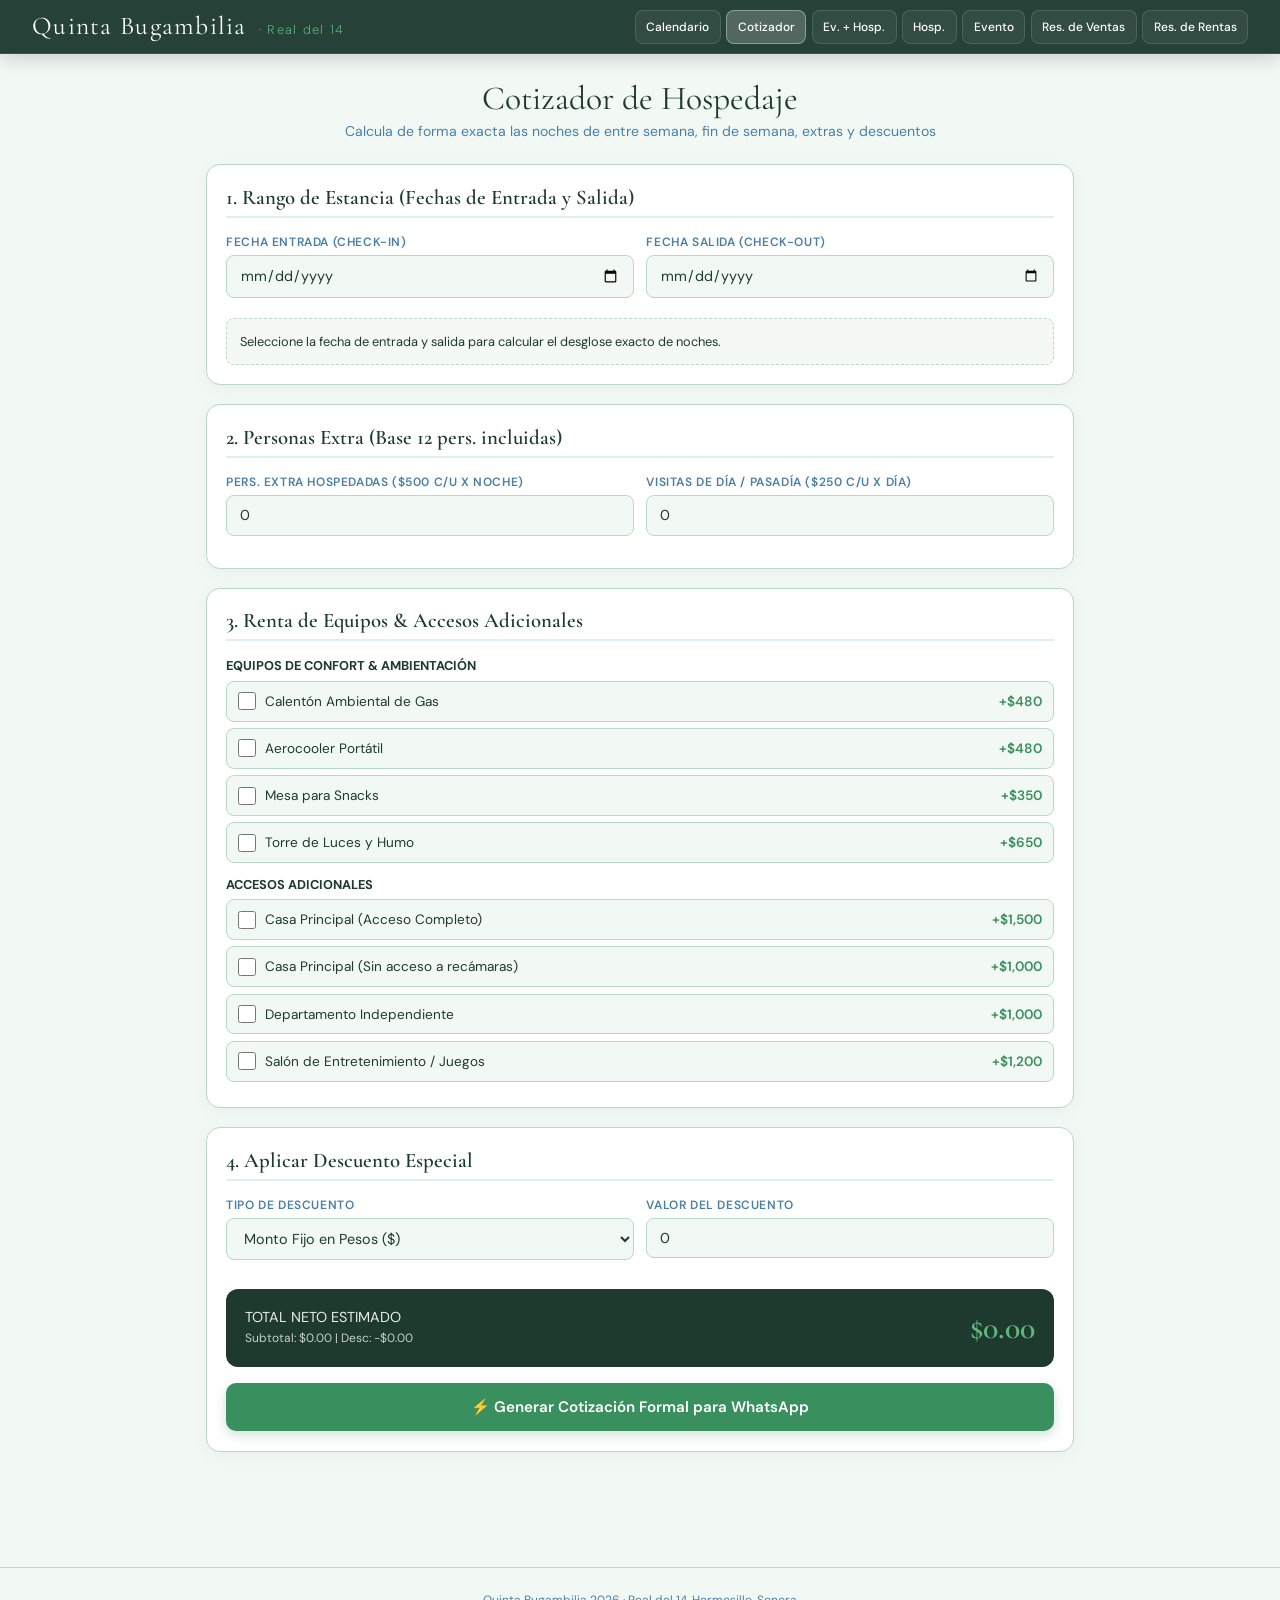
==== index.html @ 82c3d7e8 "Update index.html" ====
<!DOCTYPE html>
<html lang="es">
<head>
  <meta charset="UTF-8" />
  <meta name="viewport" content="width=device-width, initial-scale=1.0, viewport-fit=cover" />
  <title>Quinta Bugambilia – Cotizador de Hospedaje</title>
  <link rel="manifest" href="manifest.json">
  <link href="https://fonts.googleapis.com/css2?family=Cormorant+Garamond:wght@300;400;600&family=DM+Sans:wght@300;400;500;700&display=swap" rel="stylesheet" />
  <style>
    /* ==========================================================================
       RESET & VARIABLES GLOBALES
       ========================================================================== */
    *, *::before, *::after { 
      box-sizing: border-box; 
      margin: 0; 
      padding: 0; 
    }

    :root {
      --sand: #ddeef7; 
      --cream: #f2f9f4; 
      --charcoal: #1e3a2f; 
      --warm: #4a7fa5;
      --gold: #5db87a; 
      --green: #3a8f5e; 
      --red: #b94040; 
      --border: #b8d9c8;
    }

    body { 
      font-family: 'DM Sans', sans-serif; 
      background: var(--cream); 
      color: var(--charcoal); 
      min-height: 100vh; 
      overflow-x: hidden; 
    }

    /* ==========================================================================
       HEADER & NAVIGATION
       ========================================================================== */
    header { 
      background: rgba(30, 58, 47, 0.96); 
      backdrop-filter: blur(14px); 
      -webkit-backdrop-filter: blur(14px);
      color: #fff; 
      padding: 0.8rem 1rem; 
      display: flex; 
      flex-direction: column; 
      align-items: center; 
      gap: 0.7rem;
      position: sticky; 
      top: 0; 
      z-index: 100; 
      box-shadow: 0 4px 20px rgba(0, 0, 0, 0.18);
      border-bottom: 1px solid rgba(255, 255, 255, 0.1);
    }

    .logo { 
      font-family: 'Cormorant Garamond', serif; 
      font-size: 1.45rem; 
      font-weight: 400; 
      letter-spacing: .05em; 
      text-align: center;
      line-height: 1.2;
    }
    .logo span { 
      color: var(--gold); 
      opacity: 0.9; 
      font-size: 0.8rem; 
      font-family: 'DM Sans', sans-serif;
      margin-left: 0.3rem;
      font-weight: 300;
    }

    .nav-container { 
      display: flex;
      flex-wrap: wrap;
      justify-content: center;
      align-items: center;
      gap: 0.35rem; 
      width: 100%; 
      max-width: 1100px;
    }

    .nav-link { 
      flex: 1 1 auto;
      min-width: max-content;
      background: rgba(255, 255, 255, 0.06); 
      border: 1px solid rgba(255, 255, 255, 0.12); 
      color: #fff; 
      padding: 0.5rem 0.65rem; 
      border-radius: 8px; 
      font-size: 0.75rem; 
      font-weight: 500;
      cursor: pointer; 
      display: inline-flex; 
      align-items: center; 
      justify-content: center; 
      gap: 0.35rem; 
      text-decoration: none; 
      white-space: nowrap;
      transition: all 0.2s ease-in-out; 
      -webkit-tap-highlight-color: transparent; 
      font-family: 'DM Sans', sans-serif;
    }

    .nav-link.active, .nav-link:hover { 
      background: rgba(255, 255, 255, 0.2); 
      border-color: rgba(255, 255, 255, 0.35);
    }

    /* ==========================================================================
       MAIN LAYOUT & COTIZADOR
       ========================================================================== */
    main { max-width: 900px; margin: 0 auto; padding: 1.5rem 1rem 4rem; }
    h1 { font-family: 'Cormorant Garamond', serif; font-size: 2.1rem; font-weight: 400; text-align: center; margin-bottom: 0.2rem; }
    .subtitle { color: var(--warm); font-size: .88rem; margin-bottom: 1.5rem; text-align: center; }

    .card {
      background: #fff;
      border-radius: 14px;
      border: 1px solid var(--border);
      box-shadow: 0 4px 16px rgba(0,0,0,.04);
      padding: 1.2rem;
      margin-bottom: 1.2rem;
    }

    .card-title {
      font-family: 'Cormorant Garamond', serif;
      font-size: 1.3rem;
      font-weight: 600;
      color: var(--charcoal);
      border-bottom: 2px solid var(--sand);
      padding-bottom: 0.4rem;
      margin-bottom: 1rem;
      display: flex;
      align-items: center;
      gap: 0.5rem;
    }

    .grid-2 { display: grid; grid-template-columns: 1fr; gap: 0.8rem; }
    
    .field { display: flex; flex-direction: column; margin-bottom: 0.8rem; }
    label { font-size: .75rem; font-weight: 600; text-transform: uppercase; letter-spacing: .05em; color: var(--warm); margin-bottom: 0.3rem; }

    input[type="text"], input[type="number"], input[type="date"], select {
      width: 100%; 
      padding: 0.65rem 0.8rem; 
      font-family: 'DM Sans', sans-serif; 
      font-size: 0.9rem; 
      color: var(--charcoal); 
      background: var(--cream); 
      border: 1px solid var(--border); 
      border-radius: 8px; 
      outline: none; 
      transition: all 0.2s;
    }

    input:focus, select:focus {
      border-color: var(--warm); 
      background: #fff; 
      box-shadow: 0 0 0 3px rgba(74,127,165,0.1);
    }

    /* Extras Checklist */
    .extra-group-title { font-size: 0.8rem; font-weight: 700; color: var(--charcoal); margin: 0.8rem 0 0.4rem; text-transform: uppercase; }
    .extra-item {
      display: flex;
      align-items: center;
      justify-content: space-between;
      padding: 0.65rem;
      background: var(--cream);
      border: 1px solid var(--border);
      border-radius: 8px;
      margin-bottom: 0.4rem;
      cursor: pointer;
      user-select: none;
      transition: background 0.2s;
    }
    .extra-item:hover { background: #eaf4f0; }
    .extra-left { display: flex; align-items: center; gap: 0.6rem; font-size: 0.85rem; }
    .extra-left input[type="checkbox"] { width: 18px; height: 18px; accent-color: var(--green); cursor: pointer; }
    .extra-price { font-weight: 600; color: var(--green); font-size: 0.85rem; }

    /* Desglose de Noches */
    .desglose-box {
      background: #f4f9f6;
      border: 1px dashed var(--border);
      border-radius: 8px;
      padding: 0.8rem;
      margin-top: 0.5rem;
      font-size: 0.8rem;
      line-height: 1.5;
    }

    /* Banner Total */
    .total-banner {
      background: var(--charcoal);
      color: #fff;
      padding: 1.2rem;
      border-radius: 12px;
      display: flex;
      justify-content: space-between;
      align-items: center;
      margin-top: 1rem;
    }
    .total-banner .lbl { font-size: 0.9rem; font-weight: 400; opacity: 0.9; }
    .total-banner .amount { font-family: 'Cormorant Garamond', serif; font-size: 2rem; font-weight: 600; color: var(--gold); }

    /* Botones */
    .btn-action {
      width: 100%;
      padding: 0.9rem;
      background: var(--green);
      color: white;
      border: none;
      border-radius: 10px;
      cursor: pointer;
      font-family: 'DM Sans', sans-serif;
      font-weight: 600;
      font-size: 0.95rem;
      margin-top: 1rem;
      display: flex;
      align-items: center;
      justify-content: center;
      gap: 0.5rem;
      box-shadow: 0 4px 12px rgba(58, 143, 94, 0.25);
      transition: all 0.2s;
    }
    .btn-action:hover { background: #317a50; }
    
    .btn-whatsapp {
      background: #25D366;
      color: #fff;
      box-shadow: 0 4px 12px rgba(37, 211, 102, 0.25);
    }
    .btn-whatsapp:hover { background: #1ebc57; }

    /* Output Container */
    #cotizacion-output {
      display: none;
      background: #fff;
      border: 1px solid var(--border);
      border-radius: 12px;
      padding: 1.5rem;
      margin-top: 1.5rem;
      box-shadow: 0 6px 20px rgba(0,0,0,0.06);
    }

    #cotizacion-texto {
      width: 100%;
      min-height: 380px;
      font-family: monospace, monospace;
      font-size: 0.82rem;
      line-height: 1.4;
      padding: 1rem;
      background: #f8faf9;
      border: 1px solid var(--border);
      border-radius: 8px;
      color: #222;
      resize: vertical;
      white-space: pre-wrap;
    }

    .output-buttons {
      display: grid;
      grid-template-columns: 1fr 1fr;
      gap: 0.8rem;
      margin-top: 1rem;
    }

    footer { text-align: center; padding: 1.5rem; font-size: .75rem; color: var(--warm); border-top: 1px solid var(--border); margin-top: 2rem; }

    @media(min-width: 768px) {
      header { flex-direction: row; justify-content: space-between; padding: 0.6rem 2rem; }
      .nav-container { width: auto; justify-content: flex-end; }
      .logo { font-size: 1.6rem; text-align: left; }
      .grid-2 { grid-template-columns: 1fr 1fr; }
    }
  </style>
</head>
<body>

<header>
  <div class="logo">Quinta Bugambilia <span>· Real del 14</span></div>
  <div class="nav-container">
    <a href="index.html" class="nav-link">Calendario</a>
    <a href="cotizador.html" class="nav-link active">Cotizador</a>
    <a href="index.html#section-contratos" class="nav-link">Ev. + Hosp.</a>
    <a href="contrato_hospedaje.html" class="nav-link">Hosp.</a>
    <a href="contrato_evento.html" class="nav-link">Evento</a>
    <a href="ventas.html" class="nav-link">Res. de Ventas</a>
    <a href="rentas.html" class="nav-link">Res. de Rentas</a>
  </div>
</header>

<main>
  <h1>Cotizador de Hospedaje</h1>
  <p class="subtitle">Calcula de forma exacta las noches de entre semana, fin de semana, extras y descuentos</p>

  <!-- APARTADO 1: HOSPEDAJE & FECHAS -->
  <div class="card">
    <div class="card-title">
      1. Rango de Estancia (Fechas de Entrada y Salida)
    </div>
    
    <div class="grid-2">
      <div class="field">
        <label>Fecha Entrada (Check-In)</label>
        <input type="date" id="fechaEntrada" onchange="calcularCotizacion()">
      </div>
      <div class="field">
        <label>Fecha Salida (Check-Out)</label>
        <input type="date" id="fechaSalida" onchange="calcularCotizacion()">
      </div>
    </div>

    <!-- Desglose automático generado dinámicamente -->
    <div id="desgloseFechas" class="desglose-box">
      Seleccione la fecha de entrada y salida para calcular el desglose exacto de noches.
    </div>
  </div>

  <!-- APARTADO 2: PERSONAS EXTRAS -->
  <div class="card">
    <div class="card-title">
      2. Personas Extra (Base 12 pers. incluidas)
    </div>

    <div class="grid-2">
      <div class="field">
        <label>Pers. Extra Hospedadas ($500 c/u x noche)</label>
        <input type="number" id="pExtraDormir" min="0" max="7" value="0" placeholder="Máx 7 extra (19 total)" oninput="calcularCotizacion()">
      </div>
      <div class="field">
        <label>Visitas de Día / Pasadía ($250 c/u x día)</label>
        <input type="number" id="pExtraDia" min="0" value="0" placeholder="3:00 PM a 11:00 PM" oninput="calcularCotizacion()">
      </div>
    </div>
  </div>

  <!-- APARTADO 3: EXTRAS (EQUIPOS Y ACCESOS) -->
  <div class="card">
    <div class="card-title">
      3. Renta de Equipos & Accesos Adicionales
    </div>

    <div class="extra-group-title">Equipos de Confort & Ambientación</div>
    
    <div class="extra-item" onclick="toggleExtra('chkCalenton')">
      <div class="extra-left">
        <input type="checkbox" id="chkCalenton" value="480" onchange="calcularCotizacion()">
        <span>Calentón Ambiental de Gas</span>
      </div>
      <span class="extra-price">+$480</span>
    </div>

    <div class="extra-item" onclick="toggleExtra('chkAerocooler')">
      <div class="extra-left">
        <input type="checkbox" id="chkAerocooler" value="480" onchange="calcularCotizacion()">
        <span>Aerocooler Portátil</span>
      </div>
      <span class="extra-price">+$480</span>
    </div>

    <div class="extra-item" onclick="toggleExtra('chkMesaSnacks')">
      <div class="extra-left">
        <input type="checkbox" id="chkMesaSnacks" value="350" onchange="calcularCotizacion()">
        <span>Mesa para Snacks</span>
      </div>
      <span class="extra-price">+$350</span>
    </div>

    <div class="extra-item" onclick="toggleExtra('chkTorreLuces')">
      <div class="extra-left">
        <input type="checkbox" id="chkTorreLuces" value="650" onchange="calcularCotizacion()">
        <span>Torre de Luces y Humo</span>
      </div>
      <span class="extra-price">+$650</span>
    </div>

    <div class="extra-group-title">Accesos Adicionales</div>

    <div class="extra-item" onclick="toggleExtra('chkCasaCompleta')">
      <div class="extra-left">
        <input type="checkbox" id="chkCasaCompleta" value="1500" onchange="calcularCotizacion()">
        <span>Casa Principal (Acceso Completo)</span>
      </div>
      <span class="extra-price">+$1,500</span>
    </div>

    <div class="extra-item" onclick="toggleExtra('chkCasaSinCuartos')">
      <div class="extra-left">
        <input type="checkbox" id="chkCasaSinCuartos" value="1000" onchange="calcularCotizacion()">
        <span>Casa Principal (Sin acceso a recámaras)</span>
      </div>
      <span class="extra-price">+$1,000</span>
    </div>

    <div class="extra-item" onclick="toggleExtra('chkDepaIndep')">
      <div class="extra-left">
        <input type="checkbox" id="chkDepaIndep" value="1000" onchange="calcularCotizacion()">
        <span>Departamento Independiente</span>
      </div>
      <span class="extra-price">+$1,000</span>
    </div>

    <div class="extra-item" onclick="toggleExtra('chkSalonJuegos')">
      <div class="extra-left">
        <input type="checkbox" id="chkSalonJuegos" value="1200" onchange="calcularCotizacion()">
        <span>Salón de Entretenimiento / Juegos</span>
      </div>
      <span class="extra-price">+$1,200</span>
    </div>
  </div>

  <!-- APARTADO 4: DESCUENTO -->
  <div class="card">
    <div class="card-title">
      4. Aplicar Descuento Especial
    </div>

    <div class="grid-2">
      <div class="field">
        <label>Tipo de Descuento</label>
        <select id="tipoDescuento" onchange="calcularCotizacion()">
          <option value="monto">Monto Fijo en Pesos ($)</option>
          <option value="porcentaje">Porcentaje (%)</option>
        </select>
      </div>
      <div class="field">
        <label>Valor del Descuento</label>
        <input type="number" id="valDescuento" min="0" value="0" placeholder="Ej. 500 o 10" oninput="calcularCotizacion()">
      </div>
    </div>

    <!-- BANNER TOTAL -->
    <div class="total-banner">
      <div>
        <div class="lbl">TOTAL NETO ESTIMADO</div>
        <small id="subtotalPrevioLabel" style="opacity:0.75; font-size:0.75rem;">Subtotal sin desc: $0.00</small>
      </div>
      <div class="amount" id="totalMontoLabel">$0.00</div>
    </div>

    <button class="btn-action" onclick="generarTextoCotizacion()">
      ⚡ Generar Cotización Formal para WhatsApp
    </button>
  </div>

  <!-- RESULTADO FINAL COTIZACIÓN -->
  <div id="cotizacion-output">
    <div class="card-title">Cotización Lista para Enviar</div>
    <textarea id="cotizacion-texto" readonly></textarea>

    <div class="output-buttons">
      <button class="btn-action" onclick="copiarTexto()">
        📋 Copiar Texto
      </button>
      <button class="btn-action btn-whatsapp" onclick="enviarWhatsApp()">
        💬 Enviar por WhatsApp
      </button>
    </div>
  </div>
</main>

<footer>Quinta Bugambilia 2026 · Real del 14, Hermosillo, Sonora</footer>

<script>
  const PRECIO_ENTRE_SEMANA = 6590;
  const PRECIO_FIN_SEMANA = 7590;
  const PRECIO_EXTRA_DORMIR = 500;
  const PRECIO_EXTRA_DIA = 250;

  function toggleExtra(id) {
    if (event.target.tagName !== 'INPUT') {
      const cb = document.getElementById(id);
      cb.checked = !cb.checked;
    }
    calcularCotizacion();
  }

  function formatMoney(amount) {
    return '$' + amount.toFixed(2).replace(/\d(?=(\d{3})+\.)/g, '$&,');
  }

  function calcularCotizacion() {
    const fEntradaRaw = document.getElementById('fechaEntrada').value;
    const fSalidaRaw = document.getElementById('fechaSalida').value;
    
    let nochesSemana = 0;
    let nochesFinSemana = 0;
    let totalNoches = 0;
    let subtotalBaseEstancia = 0;

    const desgloseBox = document.getElementById('desgloseFechas');

    if (fEntradaRaw && fSalidaRaw) {
      const parts1 = fEntradaRaw.split('-');
      const parts2 = fSalidaRaw.split('-');
      
      let curDate = new Date(parts1[0], parts1[1] - 1, parts1[2]);
      const endDate = new Date(parts2[0], parts2[1] - 1, parts2[2]);

      if (endDate > curDate) {
        // Recorrer noche por noche
        while (curDate < endDate) {
          totalNoches++;
          const dayOfWeek = curDate.getDay(); 
          // 0 = Domingo, 5 = Viernes, 6 = Sábado -> Fin de semana
          if (dayOfWeek === 0 || dayOfWeek === 5 || dayOfWeek === 6) {
            nochesFinSemana++;
            subtotalBaseEstancia += PRECIO_FIN_SEMANA;
          } else {
            // 1, 2, 3, 4 (Lun-Jue) -> Entre semana
            nochesSemana++;
            subtotalBaseEstancia += PRECIO_ENTRE_SEMANA;
          }
          curDate.setDate(curDate.getDate() + 1);
        }

        desgloseBox.innerHTML = `<strong>Resumen de Estancia (${totalNoches} noche/s):</strong><br>` +
          `• Noches Entre Semana (Lun-Jue): <strong>${nochesSemana}</strong> x ${formatMoney(PRECIO_ENTRE_SEMANA)} = <strong>${formatMoney(nochesSemana * PRECIO_ENTRE_SEMANA)}</strong><br>` +
          `• Noches Fin de Semana (Vie-Dom): <strong>${nochesFinSemana}</strong> x ${formatMoney(PRECIO_FIN_SEMANA)} = <strong>${formatMoney(nochesFinSemana * PRECIO_FIN_SEMANA)}</strong><br>` +
          `• <strong>Subtotal Base Hospedaje: ${formatMoney(subtotalBaseEstancia)}</strong>`;
      } else {
        desgloseBox.innerHTML = `<span style="color:red;">La fecha de salida debe ser posterior a la fecha de entrada.</span>`;
      }
    } else {
      desgloseBox.innerHTML = `Seleccione la fecha de entrada y salida para calcular el desglose exacto de noches.`;
    }

    // Personas extra
    const pDormir = parseInt(document.getElementById('pExtraDormir').value) || 0;
    const pDia = parseInt(document.getElementById('pExtraDia').value) || 0;

    let subtotalExtrasPersonas = (pDormir * PRECIO_EXTRA_DORMIR * totalNoches) + (pDia * PRECIO_EXTRA_DIA);

    // Extras seleccionados
    let subtotalEquiposYAccesos = 0;
    const checkIds = ['chkCalenton', 'chkAerocooler', 'chkMesaSnacks', 'chkTorreLuces', 'chkCasaCompleta', 'chkCasaSinCuartos', 'chkDepaIndep', 'chkSalonJuegos'];
    
    checkIds.forEach(id => {
      const el = document.getElementById(id);
      if (el && el.checked) {
        subtotalEquiposYAccesos += parseFloat(el.value);
      }
    });

    const subtotalBruto = subtotalBaseEstancia + subtotalExtrasPersonas + subtotalEquiposYAccesos;

    // Cálculo de Descuento
    const tipoDesc = document.getElementById('tipoDescuento').value;
    const valDesc = parseFloat(document.getElementById('valDescuento').value) || 0;
    let montoDescuento = 0;

    if (valDesc > 0) {
      if (tipoDesc === 'porcentaje') {
        montoDescuento = subtotalBruto * (valDesc / 100);
      } else {
        montoDescuento = valDesc;
      }
    }

    const totalGeneral = Math.max(0, subtotalBruto - montoDescuento);

    document.getElementById('subtotalPrevioLabel').innerText = `Subtotal: ${formatMoney(subtotalBruto)} | Desc: -${formatMoney(montoDescuento)}`;
    document.getElementById('totalMontoLabel').innerText = formatMoney(totalGeneral);

    return {
      totalNoches,
      nochesSemana,
      nochesFinSemana,
      subtotalBaseEstancia,
      pDormir,
      pDia,
      subtotalExtrasPersonas,
      subtotalEquiposYAccesos,
      subtotalBruto,
      montoDescuento,
      totalGeneral
    };
  }

  function generarTextoCotizacion() {
    const data = calcularCotizacion();
    const fEntradaRaw = document.getElementById('fechaEntrada').value;
    const fSalidaRaw = document.getElementById('fechaSalida').value;

    let fechasTexto = "A convenir";
    if (fEntradaRaw && fSalidaRaw) {
      const opciones = { day: 'numeric', month: 'long', year: 'numeric' };
      const parts1 = fEntradaRaw.split('-');
      const d1 = new Date(parts1[0], parts1[1] - 1, parts1[2]);
      const parts2 = fSalidaRaw.split('-');
      const d2 = new Date(parts2[0], parts2[1] - 1, parts2[2]);
      
      fechasTexto = d1.toLocaleDateString('es-MX', opciones) + " al " + d2.toLocaleDateString('es-MX', opciones);
    }

    // Detalle de Extras seleccionados
    let listaExtrasTexto = "";
    if (data.pDormir > 0) listaExtrasTexto += `• ${data.pDormir} Persona(s) extra hospedada(s): ${formatMoney(data.pDormir * PRECIO_EXTRA_DORMIR * data.totalNoches)}\n`;
    if (data.pDia > 0) listaExtrasTexto += `• ${data.pDia} Visita(s) de día (pasadía): ${formatMoney(data.pDia * PRECIO_EXTRA_DIA)}\n`;
    
    if (document.getElementById('chkCalenton').checked) listaExtrasTexto += `• Calentón ambiental: $480\n`;
    if (document.getElementById('chkAerocooler').checked) listaExtrasTexto += `• Aerocooler portátil: $480\n`;
    if (document.getElementById('chkMesaSnacks').checked) listaExtrasTexto += `• Mesa para snacks: $350\n`;
    if (document.getElementById('chkTorreLuces').checked) listaExtrasTexto += `• Torre de luces y humo: $650\n`;
    if (document.getElementById('chkCasaCompleta').checked) listaExtrasTexto += `• Acceso Completo Casa Principal: $1,500\n`;
    if (document.getElementById('chkCasaSinCuartos').checked) listaExtrasTexto += `• Casa Principal (sin cuartos): $1,000\n`;
    if (document.getElementById('chkDepaIndep').checked) listaExtrasTexto += `• Departamento Independiente: $1,000\n`;
    if (document.getElementById('chkSalonJuegos').checked) listaExtrasTexto += `• Salón de entretenimiento: $1,200\n`;

    if (listaExtrasTexto === "") listaExtrasTexto = "• Ninguno (Paquete Base)\n";

    let textoDescuento = "";
    if (data.montoDescuento > 0) {
      textoDescuento = `\n🏷️ *DESCUENTO APLICADO:* -${formatMoney(data.montoDescuento)}\n`;
    }

    const textoFinal = 
`🏡 *QUINTA BUGAMBILIA* 🏡
Tu estancia en Hermosillo · Fracc. Real del 14

📅 *COTIZACIÓN DE HOSPEDAJE*
• *Fecha(s):* ${fechasTexto}
• *Duración:* ${data.totalNoches} noche(s) total (${data.nochesSemana} entre semana / ${data.nochesFinSemana} fin de semana)

💵 *DESGLOSE ECONÓMICO:*
• Subtotal Hospedaje Base: ${formatMoney(data.subtotalBaseEstancia)}
• Conceptos Adicionales / Extras:
${listaExtrasTexto}${textoDescuento}
💰 *TOTAL ESTIMADO:* ${formatMoney(data.totalGeneral)}

----------------------------------------

🌿 *TARIFAS DE HOSPEDAJE (Base hasta 12 personas)*

🛏️ *DISTRIBUCIÓN DE HOSPEDAJE*
(2 Recámaras en Casa Principal + 1 Departamento Independiente)
•⁠ ⁠*Recámara 1:* King Size + TV + A/C + Baño privado.
•⁠ ⁠*Recámara 2:* 2 Camas Queen + TV + A/C.
•⁠ ⁠*Depa Independiente:* 2 Camas Queen + Sala propia + TV + A/C + Baño completo.
👉 *Total:* 12 personas cómodas (1 King + 4 Queen). Colchones inflables sin costo.

🎉 *AMENIDADES & ÁREA SOCIAL*
•⁠ ⁠*Área de Asador:* Asador de gas profesional (gas incluido), máquina de hielo, refrigerador grande, barra con bancos y comedor de parota.
•⁠ ⁠*Salón de Juegos:* Mesa de billar profesional, futbolito, área con TV, sillón y mesa con sillas.
•⁠ ⁠*Entretenimiento:* TV exterior de gran formato, sistema de sonido ambiental y WiFi de alta velocidad.
•⁠ ⁠*Zona de Alberca:* Con sombra, tobogán y aro de básquet acuático.
•⁠ ⁠*Deportes & Recreación:* Cancha de fútbol, básquetbol, trampolín profesional y fogatero con iluminación vintage.
•⁠ ⁠*Instalaciones:* Amplias áreas verdes (cero polvo), 4 baños completos + 2 medios baños, estacionamiento amplio y limpieza profesional.

⏰ *HORARIOS*
•⁠ ⁠*Check-in:* 3:00 PM | *Check-out:* 12:00 PM.
•⁠ ⁠*Visitas de día (3:00 PM - 11:00 PM):* $250 p/p.
•⁠ ⁠*Persona extra con hospedaje:* $500 p/p (Máximo 19 personas).

📍 *UBICACIÓN:* Fracc. Real del 14, Hermosillo, Sonora. Zona residencial con acceso controlado y seguridad. 

📝 *RESERVACIÓN:* 30% de anticipo para separar fecha. Saldo restante al hacer check-in.

¿Te gustaría consultar disponibilidad para alguna fecha en específico?`;

    document.getElementById('cotizacion-texto').value = textoFinal;
    const box = document.getElementById('cotizacion-output');
    box.style.display = 'block';
    box.scrollIntoView({ behavior: 'smooth', block: 'start' });
  }

  function copiarTexto() {
    const area = document.getElementById('cotizacion-texto');
    area.select();
    document.execCommand('copy');
    alert('¡Cotización copiada al portapapeles!');
  }

  function enviarWhatsApp() {
    const texto = document.getElementById('cotizacion-texto').value;
    const url = "https://api.whatsapp.com/send?text=" + encodeURIComponent(texto);
    window.open(url, '_blank');
  }

  calcularCotizacion();
</script>
</body>
</html>
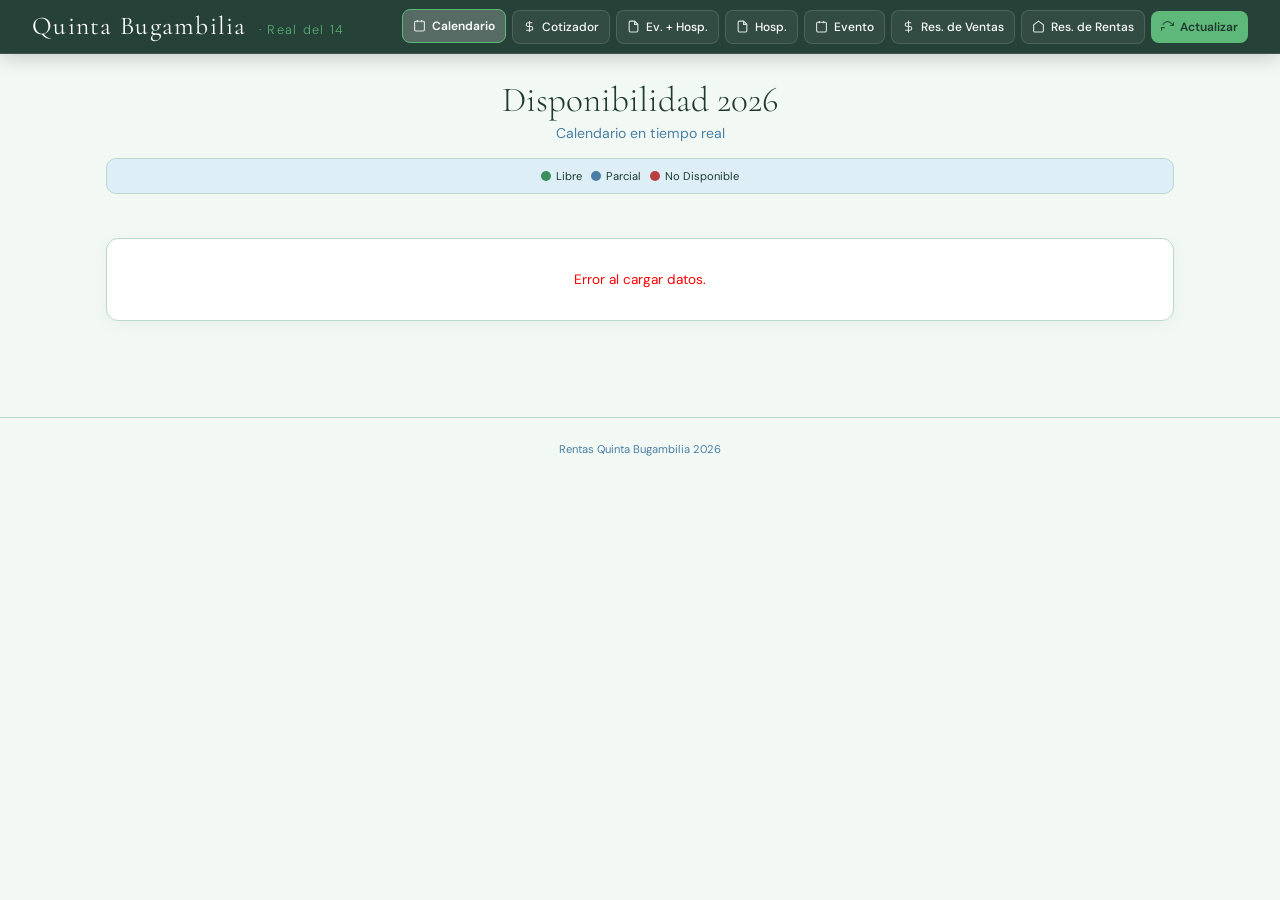
==== commit 30dd15ad: "Update index.html" ====
--- a/index.html
+++ b/index.html
@@ -3,8 +3,13 @@
 <head>
   <meta charset="UTF-8" />
   <meta name="viewport" content="width=device-width, initial-scale=1.0, viewport-fit=cover" />
-  <title>Quinta Bugambilia – Cotizador de Hospedaje</title>
+  <title>Quinta Bugambilia – Disponibilidad 2026</title>
   <link rel="manifest" href="manifest.json">
+  <script>
+    if ('serviceWorker' in navigator) {
+      window.addEventListener('load', () => navigator.serviceWorker.register('sw.js'));
+    }
+  </script>
   <link href="https://fonts.googleapis.com/css2?family=Cormorant+Garamond:wght@300;400;600&family=DM+Sans:wght@300;400;500;700&display=swap" rel="stylesheet" />
   <style>
     /* ==========================================================================
@@ -24,6 +29,10 @@
       --gold: #5db87a; 
       --green: #3a8f5e; 
       --red: #b94040; 
+      --amber: #4a7fa5;
+      --green-bg: #e8f5ee; 
+      --red-bg: #faeaea; 
+      --amber-bg: #ddeef7; 
       --border: #b8d9c8;
     }
 
@@ -36,7 +45,7 @@
     }
 
     /* ==========================================================================
-       HEADER & NAVIGATION
+       HEADER & NAVIGATION (OPTIMIZADO Y PULIDO)
        ========================================================================== */
     header { 
       background: rgba(30, 58, 47, 0.96); 
@@ -71,7 +80,7 @@
       margin-left: 0.3rem;
       font-weight: 300;
     }
-
+    
     .nav-container { 
       display: flex;
       flex-wrap: wrap;
@@ -82,7 +91,7 @@
       max-width: 1100px;
     }
 
-    .nav-link { 
+    .nav-link, .nav-btn, #sync-btn { 
       flex: 1 1 auto;
       min-width: max-content;
       background: rgba(255, 255, 255, 0.06); 
@@ -104,178 +113,161 @@
       font-family: 'DM Sans', sans-serif;
     }
 
-    .nav-link.active, .nav-link:hover { 
-      background: rgba(255, 255, 255, 0.2); 
-      border-color: rgba(255, 255, 255, 0.35);
-    }
+    .nav-link svg, .nav-btn svg, #sync-btn svg {
+      opacity: 0.85;
+      flex-shrink: 0;
+      width: 13px;
+      height: 13px;
+    }
+
+    #sync-btn { 
+      background: var(--gold); 
+      color: #1e3a2f; 
+      border: none;
+      font-weight: 600;
+    }
+
+    .nav-link:active, .nav-link:hover, .nav-btn:active, .nav-btn:hover, .nav-btn.active { 
+      background: rgba(255, 255, 255, 0.18); 
+      border-color: rgba(255, 255, 255, 0.3);
+      transform: translateY(-1px);
+    }
+
+    .nav-btn.active {
+      background: rgba(255, 255, 255, 0.22);
+      border-color: var(--gold);
+      color: #fff;
+      font-weight: 600;
+    }
+
+    #sync-btn:active, #sync-btn:hover { 
+      background: #4ca667; 
+      box-shadow: 0 4px 12px rgba(93, 184, 122, 0.25);
+    }
+
+    /* Modificadores de secciones activas */
+    .app-section { display: none; }
+    .app-section.active-section { display: block; }
 
     /* ==========================================================================
-       MAIN LAYOUT & COTIZADOR
+       MAIN CONTENT & CALENDAR SYSTEM
        ========================================================================== */
-    main { max-width: 900px; margin: 0 auto; padding: 1.5rem 1rem 4rem; }
-    h1 { font-family: 'Cormorant Garamond', serif; font-size: 2.1rem; font-weight: 400; text-align: center; margin-bottom: 0.2rem; }
-    .subtitle { color: var(--warm); font-size: .88rem; margin-bottom: 1.5rem; text-align: center; }
-
-    .card {
-      background: #fff;
-      border-radius: 14px;
-      border: 1px solid var(--border);
-      box-shadow: 0 4px 16px rgba(0,0,0,.04);
-      padding: 1.2rem;
-      margin-bottom: 1.2rem;
-    }
-
-    .card-title {
-      font-family: 'Cormorant Garamond', serif;
-      font-size: 1.3rem;
-      font-weight: 600;
-      color: var(--charcoal);
-      border-bottom: 2px solid var(--sand);
-      padding-bottom: 0.4rem;
-      margin-bottom: 1rem;
-      display: flex;
-      align-items: center;
-      gap: 0.5rem;
-    }
-
-    .grid-2 { display: grid; grid-template-columns: 1fr; gap: 0.8rem; }
+    main { max-width: 1100px; margin: 0 auto; padding: 1rem 0.5rem 3rem; }
+    h1 { font-family: 'Cormorant Garamond', serif; font-size: 1.8rem; font-weight: 300; margin-bottom: .2rem; text-align: center; }
+    .subtitle { color: var(--warm); font-size: .8rem; margin-bottom: 1rem; text-align: center; }
+
+    .legend { display: flex; gap: 0.6rem; flex-wrap: wrap; margin-bottom: 1rem; padding: 0.6rem; background: var(--sand); border-radius: 10px; border: 1px solid var(--border); justify-content: center; }
+    .legend-item { display: flex; align-items: center; gap: .3rem; font-size: .7rem; }
+    .dot { width: 10px; height: 10px; border-radius: 50%; flex-shrink: 0; }
+    .dot-free{background:var(--green);} .dot-busy{background:var(--red);} .dot-partial{background:var(--amber);}
+
+    .year-nav-container { position: relative; margin-bottom: 1rem; }
+    .year-nav-container::after {
+      content: ''; position: absolute; top: 0; right: 0; bottom: 0; width: 20px;
+      background: linear-gradient(90deg, transparent, var(--cream)); pointer-events: none;
+    }
+
+    .year-nav { 
+      display: flex; gap: .4rem; overflow-x: auto; padding: 0.2rem 0.5rem 0.6rem; scrollbar-width: none; -webkit-overflow-scrolling: touch; 
+    }
+    .year-nav::-webkit-scrollbar { display: none; }
+    .month-btn { flex-shrink: 0; background: #fff; border: 1px solid var(--border); padding: .5rem 1rem; border-radius: 20px; font-size: .75rem; cursor: pointer; color: var(--warm); box-shadow: 0 2px 4px rgba(0,0,0,0.02); -webkit-tap-highlight-color: transparent;}
+    .month-btn.active { background: var(--charcoal); border-color: var(--charcoal); color: #fff; }
+
+    #calendar-wrap { background: #fff; border-radius: 12px; border: 1px solid var(--border); box-shadow: 0 4px 16px rgba(0,0,0,.04); overflow: hidden; }
+    .cal-header { background: var(--charcoal); color: #fff; padding: 0.8rem; display: flex; align-items: center; justify-content: space-between; gap: 0.5rem; }
+    .cal-month-title { font-family: 'Cormorant Garamond', serif; font-size: 1.25rem; text-transform: capitalize; }
+    .cal-stats { display: flex; gap: 0.5rem; }
+    .stat { text-align: center; min-width: 48px; }
+    .stat-num { font-size: 1rem; font-weight: 500; }
+    .stat-lbl { font-size: .5rem; opacity: .8; text-transform: uppercase; letter-spacing: 0.05em; line-height: 1; }
+    .stat-num.s-green{color:#7ed4a0;} .stat-num.s-red{color:#f08080;} .stat-num.s-amber{color:#f5c06a;}
+
+    .cal-grid { display: grid; grid-template-columns: repeat(7, 1fr); width: 100%; }
+    .cal-day-name { background: var(--sand); padding: .4rem 0; text-align: center; font-size: .6rem; font-weight: 600; text-transform: uppercase; color: var(--warm); border-bottom: 1px solid var(--border); }
+
+    .cal-cell { border-right: 1px solid var(--border); border-bottom: 1px solid var(--border); min-height: 65px; padding: .2rem; position: relative; display: flex; flex-direction: column; justify-content: space-between; }
+    .cal-cell:nth-child(7n){border-right:none;}
+    .cal-cell.empty{background:var(--sand);opacity:.3;}
+    .cal-cell.free{background:var(--green-bg);}
+    .cal-cell.busy{background:var(--red-bg);}
+    .cal-cell.partial{background:var(--amber-bg);}
+    .cal-cell.today .day-num { background: var(--gold); color: #1e3a2f; border-radius: 50%; font-weight: 700; }
+
+    .day-num { font-size: .75rem; font-weight: 500; color: var(--charcoal); width: 20px; height: 20px; display: flex; align-items: center; justify-content: center; margin-bottom: .1rem; z-index: 2; }
+    .status-bar { position: absolute; top: 0; left: 0; right: 0; height: 3px; }
+    .status-bar.free{background:var(--green);} .status-bar.busy{background:var(--red);} .status-bar.partial{background:var(--amber);}
+
+    .session-tags { display: flex; flex-direction: column; gap: 2px; width: 100%; margin-top: auto; }
+    .session-tag { font-size: .5rem; padding: 1px 2px; border-radius: 3px; font-weight: 500; white-space: nowrap; overflow: hidden; text-overflow: ellipsis; max-width: 100%; line-height: 1.1; display: block; text-align: center; }
+    .tag-busy { background: rgba(185, 64, 64, .08); color: var(--red); border: 1px solid rgba(185,64,64,0.1); }
+    .tag-free { background: rgba(58, 143, 94, .08); color: var(--green); border: 1px solid rgba(58,143,94,0.1); }
+
+    /* ==========================================================================
+       CONTRATOS PANEL STYLE
+       ========================================================================== */
+    .form-container { background: #fff; padding: 1.2rem; border-radius: 12px; border: 1px solid var(--border); box-shadow: 0 4px 16px rgba(0,0,0,.04); margin-bottom: 1.5rem; max-width: 800px; margin-left: auto; margin-right: auto; }
+    .field { display: flex; flex-direction: column; margin-bottom: 1rem; }
+    .row { display: grid; grid-template-columns: 1fr 1fr; gap: 0.5rem; margin-bottom: 0; }
+    .form-container label { display: block; font-size: .7rem; font-weight: 600; text-transform: uppercase; letter-spacing: .05em; color: var(--warm); margin-bottom: 0.3rem; }
     
-    .field { display: flex; flex-direction: column; margin-bottom: 0.8rem; }
-    label { font-size: .75rem; font-weight: 600; text-transform: uppercase; letter-spacing: .05em; color: var(--warm); margin-bottom: 0.3rem; }
-
-    input[type="text"], input[type="number"], input[type="date"], select {
-      width: 100%; 
-      padding: 0.65rem 0.8rem; 
-      font-family: 'DM Sans', sans-serif; 
-      font-size: 0.9rem; 
-      color: var(--charcoal); 
-      background: var(--cream); 
-      border: 1px solid var(--border); 
-      border-radius: 8px; 
-      outline: none; 
-      transition: all 0.2s;
-    }
-
-    input:focus, select:focus {
-      border-color: var(--warm); 
-      background: #fff; 
-      box-shadow: 0 0 0 3px rgba(74,127,165,0.1);
-    }
-
-    /* Extras Checklist */
-    .extra-group-title { font-size: 0.8rem; font-weight: 700; color: var(--charcoal); margin: 0.8rem 0 0.4rem; text-transform: uppercase; }
-    .extra-item {
-      display: flex;
-      align-items: center;
-      justify-content: space-between;
-      padding: 0.65rem;
-      background: var(--cream);
-      border: 1px solid var(--border);
-      border-radius: 8px;
-      margin-bottom: 0.4rem;
-      cursor: pointer;
-      user-select: none;
-      transition: background 0.2s;
-    }
-    .extra-item:hover { background: #eaf4f0; }
-    .extra-left { display: flex; align-items: center; gap: 0.6rem; font-size: 0.85rem; }
-    .extra-left input[type="checkbox"] { width: 18px; height: 18px; accent-color: var(--green); cursor: pointer; }
+    .form-container input[type="text"], .form-container input[type="number"], .form-container input[type="date"], .form-container input[type="time"], .form-container textarea, .form-container select {
+      width: 100%; padding: 0.65rem 0.8rem; font-family: 'DM Sans', sans-serif; font-size: 0.9rem; color: var(--charcoal); background: var(--cream); border: 1px solid var(--border); border-radius: 8px; outline: none; transition: all 0.2s; box-sizing: border-box;
+    }
+    .form-container input:focus, .form-container textarea:focus, .form-container select:focus { border-color: var(--warm); background: #fff; box-shadow: 0 0 0 3px rgba(74,127,165,0.1); }
+    .form-container textarea { resize: vertical; min-height: 70px; }
+
+    .extras-container { background: #f9fdfb; padding: 0.3rem; border-radius: 10px; border: 1px solid var(--border); margin-bottom: 1rem; }
+    .extra-item { display: flex; align-items: center; padding: 0.75rem; border-bottom: 1px solid #eee; cursor: pointer; -webkit-tap-highlight-color: transparent; }
+    .extra-item:last-child { border-bottom: none; }
+    .extra-item input[type="checkbox"] { width: 22px; height: 22px; margin-right: 12px; flex-shrink: 0; accent-color: var(--green); cursor: pointer; }
+    .extra-label { flex-grow: 1; font-size: 0.85rem; }
     .extra-price { font-weight: 600; color: var(--green); font-size: 0.85rem; }
-
-    /* Desglose de Noches */
-    .desglose-box {
-      background: #f4f9f6;
-      border: 1px dashed var(--border);
-      border-radius: 8px;
-      padding: 0.8rem;
-      margin-top: 0.5rem;
-      font-size: 0.8rem;
-      line-height: 1.5;
-    }
-
-    /* Banner Total */
-    .total-banner {
-      background: var(--charcoal);
-      color: #fff;
-      padding: 1.2rem;
-      border-radius: 12px;
-      display: flex;
-      justify-content: space-between;
-      align-items: center;
-      margin-top: 1rem;
-    }
-    .total-banner .lbl { font-size: 0.9rem; font-weight: 400; opacity: 0.9; }
-    .total-banner .amount { font-family: 'Cormorant Garamond', serif; font-size: 2rem; font-weight: 600; color: var(--gold); }
-
-    /* Botones */
-    .btn-action {
-      width: 100%;
-      padding: 0.9rem;
-      background: var(--green);
-      color: white;
-      border: none;
-      border-radius: 10px;
-      cursor: pointer;
-      font-family: 'DM Sans', sans-serif;
-      font-weight: 600;
-      font-size: 0.95rem;
-      margin-top: 1rem;
-      display: flex;
-      align-items: center;
-      justify-content: center;
-      gap: 0.5rem;
-      box-shadow: 0 4px 12px rgba(58, 143, 94, 0.25);
-      transition: all 0.2s;
-    }
-    .btn-action:hover { background: #317a50; }
-    
-    .btn-whatsapp {
-      background: #25D366;
-      color: #fff;
-      box-shadow: 0 4px 12px rgba(37, 211, 102, 0.25);
-    }
-    .btn-whatsapp:hover { background: #1ebc57; }
-
-    /* Output Container */
-    #cotizacion-output {
-      display: none;
-      background: #fff;
-      border: 1px solid var(--border);
-      border-radius: 12px;
-      padding: 1.5rem;
-      margin-top: 1.5rem;
-      box-shadow: 0 6px 20px rgba(0,0,0,0.06);
-    }
-
-    #cotizacion-texto {
-      width: 100%;
-      min-height: 380px;
-      font-family: monospace, monospace;
-      font-size: 0.82rem;
-      line-height: 1.4;
-      padding: 1rem;
-      background: #f8faf9;
-      border: 1px solid var(--border);
-      border-radius: 8px;
-      color: #222;
-      resize: vertical;
-      white-space: pre-wrap;
-    }
-
-    .output-buttons {
-      display: grid;
-      grid-template-columns: 1fr 1fr;
-      gap: 0.8rem;
-      margin-top: 1rem;
-    }
-
-    footer { text-align: center; padding: 1.5rem; font-size: .75rem; color: var(--warm); border-top: 1px solid var(--border); margin-top: 2rem; }
-
-    @media(min-width: 768px) {
+    .manual-extra { display: grid; grid-template-columns: 1fr 100px; gap: 0.5rem; padding: 0.6rem; background: #fff; border-top: 1px solid #eee; }
+
+    .btn-generar { width: 100%; padding: 0.8rem; background: var(--charcoal); color: white; border: none; border-radius: 8px; cursor: pointer; font-family: 'DM Sans', sans-serif; font-weight: 500; font-size: 0.9rem; margin-top: 10px; display: flex; align-items: center; justify-content: center; gap: 0.5rem; transition: background 0.2s; -webkit-tap-highlight-color: transparent; }
+    .btn-generar:active { background: #2c5444; }
+
+    #contrato-final { display: none; background: #fff; padding: 1.5rem; border-radius: 12px; border: 1px solid var(--border); box-shadow: 0 4px 20px rgba(0,0,0,.06); line-height: 1.6; font-size: 0.85rem; text-align: justify; color: #000; animation: fadeUp 0.4s ease-out; max-width: 800px; margin: 2rem auto 0; }
+    .header-contrato { text-align: center; margin-bottom: 1.5rem; border-bottom: 2px solid var(--charcoal); padding-bottom: 0.8rem; }
+    .header-contrato h2 { font-family: 'Cormorant Garamond', serif; font-size: 1.2rem; font-weight: 600; text-transform: uppercase; color: var(--charcoal); margin: 0; }
+    .clausula-title { font-weight: bold; display: inline; color: #000; }
+    #contrato-final p { margin-bottom: 0.8rem; color: #111; }
+    .seccion-detalles { margin-top: 1rem; padding: 1rem; border: 1px dashed var(--border); background: var(--cream); border-radius: 8px; }
+    .tabla-banco { width: 100%; border-collapse: collapse; margin: 1rem 0; font-size: 0.8rem; }
+    .tabla-banco td { padding: 0.4rem 0.6rem; border: 1px solid #ccc; }
+    .tabla-banco td:first-child { font-weight: bold; background-color: #f5f5f5; width: 35%; }
+    .firmas-container { display: grid; grid-template-columns: 1fr; gap: 2rem; margin-top: 2.5rem; text-align: center; }
+    .linea-firma { width: 70%; height: 1px; background: #000; margin: 0 auto 0.4rem; padding-top: 5px; border-top: 1px solid #000; }
+    .no-print-area { display: flex; justify-content: center; margin-top: 1.5rem; }
+    .btn-print { background: var(--green); color: #fff; border: none; padding: 0.7rem 1.5rem; font-size: 0.85rem; font-weight: 500; border-radius: 8px; cursor: pointer; display: flex; align-items: center; gap: 0.5rem; transition: background 0.2s; }
+
+    footer { text-align: center; padding: 1.5rem; font-size: .7rem; color: var(--warm); border-top: 1px solid var(--border); margin-top: 2rem; }
+
+    /* ==========================================================================
+       MEDIA QUERY: OPTIMIZACIÓN PARA ESCRITORIO Y TABLETAS
+       ========================================================================== */
+    @media(min-width: 900px) {
       header { flex-direction: row; justify-content: space-between; padding: 0.6rem 2rem; }
       .nav-container { width: auto; justify-content: flex-end; }
       .logo { font-size: 1.6rem; text-align: left; }
-      .grid-2 { grid-template-columns: 1fr 1fr; }
+      main { padding: 1.5rem 1rem 4rem; }
+      h1 { font-size: 2.2rem; }
+      .subtitle { font-size: .88rem; }
+      .cal-cell { min-height: 85px; padding: .4rem; }
+      .session-tag { font-size: .55rem; padding: 2px 4px; text-align: left;}
+      .year-nav-container::after { display: none; }
+      .year-nav { padding: 0.2rem 0 0.6rem; }
+      .form-container, #contrato-final { padding: 2rem; }
+      .firmas-container { grid-template-columns: 1fr 1fr; gap: 3rem; }
+    }
+
+    @media print {
+      body, main { background: #fff; padding: 0; margin: 0; color: #000; }
+      header, .form-container, h1, .subtitle, .no-print-area, .legend, .year-nav-container, #calendar-wrap, footer { display: none !important; }
+      #contrato-final { display: block !important; border: none !important; box-shadow: none !important; padding: 0 !important; margin: 0 !important; width: 100%; }
+      .firmas-print-grid { display: grid; grid-template-columns: 1fr 1fr; gap: 20px; margin-top: 50px; }
+      @page { margin: 1.5cm; }
     }
   </style>
 </head>
@@ -284,405 +276,565 @@
 <header>
   <div class="logo">Quinta Bugambilia <span>· Real del 14</span></div>
   <div class="nav-container">
-    <a href="index.html" class="nav-link">Calendario</a>
-    <a href="cotizador.html" class="nav-link active">Cotizador</a>
-    <a href="index.html#section-contratos" class="nav-link">Ev. + Hosp.</a>
-    <a href="contrato_hospedaje.html" class="nav-link">Hosp.</a>
-    <a href="contrato_evento.html" class="nav-link">Evento</a>
-    <a href="ventas.html" class="nav-link">Res. de Ventas</a>
-    <a href="rentas.html" class="nav-link">Res. de Rentas</a>
+    <button class="nav-btn active" id="btn-sec-cal" onclick="switchSection('calendario')">
+      <svg viewBox="0 0 24 24" fill="none" stroke="currentColor" stroke-width="2"><rect x="3" y="4" width="18" height="18" rx="2" ry="2"></rect><line x1="16" y1="2" x2="16" y2="6"></line><line x1="8" y1="2" x2="8" y2="6"></line></svg>
+      <span>Calendario</span>
+    </button>
+    <a href="cotizador.html" class="nav-link">
+      <svg viewBox="0 0 24 24" fill="none" stroke="currentColor" stroke-width="2"><path d="M12 2v20M17 5H9.5a3.5 3.5 0 0 0 0 7h5a3.5 3.5 0 0 1 0 7H6"/></svg>
+      <span>Cotizador</span>
+    </a>
+    <button class="nav-btn" id="btn-sec-con" onclick="switchSection('contratos')">
+      <svg viewBox="0 0 24 24" fill="none" stroke="currentColor" stroke-width="2"><path d="M14 2H6a2 2 0 0 0-2 2v16a2 2 0 0 0 2 2h12a2 2 0 0 0 2-2V8z"/><polyline points="14 2 14 8 20 8"/></svg>
+      <span>Ev. + Hosp.</span>
+    </button>
+    <a href="contrato_hospedaje.html" class="nav-link">
+      <svg viewBox="0 0 24 24" fill="none" stroke="currentColor" stroke-width="2"><path d="M14 2H6a2 2 0 0 0-2 2v16a2 2 0 0 0 2 2h12a2 2 0 0 0 2-2V8z"/><polyline points="14 2 14 8 20 8"/></svg>
+      <span>Hosp.</span>
+    </a>
+    <a href="contrato_evento.html" class="nav-link">
+      <svg viewBox="0 0 24 24" fill="none" stroke="currentColor" stroke-width="2"><rect x="3" y="4" width="18" height="18" rx="2" ry="2"></rect><line x1="16" y1="2" x2="16" y2="6"></line><line x1="8" y1="2" x2="8" y2="6"></line></svg>
+      <span>Evento</span>
+    </a>
+    <a href="ventas.html" class="nav-link">
+      <svg viewBox="0 0 24 24" fill="none" stroke="currentColor" stroke-width="2"><line x1="12" y1="1" x2="12" y2="23"/><path d="M17 5H9.5a3.5 3.5 0 0 0 0 7h5a3.5 3.5 0 0 1 0 7H6"/></svg>
+      <span>Res. de Ventas</span>
+    </a>
+    <a href="rentas.html" class="nav-link">
+      <svg viewBox="0 0 24 24" fill="none" stroke="currentColor" stroke-width="2"><path d="M3 9l9-7 9 7v11a2 2 0 0 1-2 2H5a2 2 0 0 1-2-2z"/></svg>
+      <span>Res. de Rentas</span>
+    </a>
+    <button id="sync-btn" onclick="loadData()">
+      <svg viewBox="0 0 24 24" fill="none" stroke="currentColor" stroke-width="2"><path d="M23 4v6h-6M1 20v-6h6"/><path d="M3.51 9a9 9 0 0114.85-3.36L23 10"/></svg>
+      <span>Actualizar</span>
+    </button>
   </div>
 </header>
 
 <main>
-  <h1>Cotizador de Hospedaje</h1>
-  <p class="subtitle">Calcula de forma exacta las noches de entre semana, fin de semana, extras y descuentos</p>
-
-  <!-- APARTADO 1: HOSPEDAJE & FECHAS -->
-  <div class="card">
-    <div class="card-title">
-      1. Rango de Estancia (Fechas de Entrada y Salida)
+  <div id="section-calendario" class="app-section active-section">
+    <h1>Disponibilidad 2026</h1>
+    <p class="subtitle">Calendario en tiempo real</p>
+
+    <div class="legend">
+      <div class="legend-item"><div class="dot dot-free"></div> Libre</div>
+      <div class="legend-item"><div class="dot dot-partial"></div> Parcial</div>
+      <div class="legend-item"><div class="dot dot-busy"></div> No Disponible</div>
     </div>
-    
-    <div class="grid-2">
-      <div class="field">
-        <label>Fecha Entrada (Check-In)</label>
-        <input type="date" id="fechaEntrada" onchange="calcularCotizacion()">
-      </div>
-      <div class="field">
-        <label>Fecha Salida (Check-Out)</label>
-        <input type="date" id="fechaSalida" onchange="calcularCotizacion()">
-      </div>
+
+    <div class="year-nav-container">
+      <nav class="year-nav" id="month-nav"></nav>
     </div>
 
-    <!-- Desglose automático generado dinámicamente -->
-    <div id="desgloseFechas" class="desglose-box">
-      Seleccione la fecha de entrada y salida para calcular el desglose exacto de noches.
+    <div id="calendar-wrap">
+      <div style="text-align:center; padding:3rem; color:var(--warm); font-size: 0.9rem;">Cargando disponibilidad...</div>
     </div>
   </div>
 
-  <!-- APARTADO 2: PERSONAS EXTRAS -->
-  <div class="card">
-    <div class="card-title">
-      2. Personas Extra (Base 12 pers. incluidas)
+  <div id="section-contratos" class="app-section">
+    <h1>Contrato de Arrendamiento y Hospedaje</h1>
+    <p class="subtitle">Panel integral de reservas y cálculo de arrendamiento + hospedaje</p>
+
+    <div class="form-container">
+      <div class="row">
+        <div class="field">
+          <label>Nombre del Cliente Arrendatario</label>
+          <input type="text" id="nombreInput" placeholder="Ej. Juan Pérez">
+        </div>
+        <div class="field">
+          <label>Identificación Oficial (INE / Pasaporte)</label>
+          <input type="text" id="ineInput" placeholder="Clave de Elector o No. de Documento">
+        </div>
+      </div>
+
+      <div class="row">
+        <div class="field">
+          <label>Fecha de Entrada (Check-In)</label>
+          <input type="date" id="fechaEntrada" onchange="calcularTotal()">
+        </div>
+        <div class="field">
+          <label>Hora de Entrada</label>
+          <input type="time" id="horaEntrada" value="15:00">
+        </div>
+      </div>
+
+      <div class="row">
+        <div class="field">
+          <label>Fecha de Salida (Check-Out)</label>
+          <input type="date" id="fechaSalida" onchange="calcularTotal()">
+        </div>
+        <div class="field">
+          <label>Hora de Salida</label>
+          <input type="time" id="horaSalida" value="12:00">
+        </div>
+      </div>
+
+      <div class="row">
+        <div class="field">
+          <label>Hora Inicio del Evento</label>
+          <input type="time" id="eventoInicioInput" value="16:00">
+        </div>
+        <div class="field">
+          <label>Hora Fin del Evento</label>
+          <input type="time" id="eventoFinInput" value="23:00">
+        </div>
+      </div>
+
+      <div class="row">
+        <div class="field">
+          <label>Número de Noches</label>
+          <input type="number" id="nochesInput" min="0" value="1" oninput="calcularTotal()">
+        </div>
+        <div class="field">
+          <label>Costo por Noche de Hospedaje ($)</label>
+          <input type="number" id="costoNocheInput" min="0" value="0" oninput="calcularTotal()">
+        </div>
+      </div>
+
+      <div class="field">
+        <label>Paquete de Evento (Base de Personas / Aforo)</label>
+        <select id="paqueteSelect" onchange="calcularTotal()">
+          <option value="0" data-price="0" data-aforo="0">Sin Paquete de Evento (Solo Hospedaje)</option>
+          <option value="20" data-price="4600" data-aforo="20">20 personas — $4,600</option>
+          <option value="30" data-price="6540" data-aforo="30">30 personas — $6,540</option>
+          <option value="40" data-price="8240" data-aforo="40">40 personas — $8,240</option>
+          <option value="50" data-price="9700" data-aforo="50">50 personas — $9,700</option>
+          <option value="60" data-price="10420" data-aforo="60">60 personas — $10,420</option>
+          <option value="70" data-price="11140" data-aforo="70">70 personas — $11,140</option>
+          <option value="80" data-price="11860" data-aforo="80">80 personas — $11,860</option>
+        </select>
+      </div>
+
+      <label>Servicios Extra / Adicionales</label>
+      <div class="extras-container">
+        <div class="extra-item" onclick="toggleCheckbox(event, 'extraBrincolin')">
+          <input type="checkbox" id="extraBrincolin" value="500" onchange="calcularTotal()">
+          <span class="extra-label">Brincolin Estándar</span>
+          <span class="extra-price">+$500</span>
+        </div>
+        <div class="extra-item" onclick="toggleCheckbox(event, 'extraBrincolinAcuatico')">
+          <input type="checkbox" id="extraBrincolinAcuatico" value="1200" onchange="calcularTotal()">
+          <span class="extra-label">Brincolin Acuático Grande</span>
+          <span class="extra-price">+$1,200</span>
+        </div>
+        <div class="extra-item" onclick="toggleCheckbox(event, 'extraFutbolito')">
+          <input type="checkbox" id="extraFutbolito" value="400" onchange="calcularTotal()">
+          <span class="extra-label">Mesa de Futbolito</span>
+          <span class="extra-price">+$400</span>
+        </div>
+        <div class="extra-item" onclick="toggleCheckbox(event, 'extraBocina')">
+          <input type="checkbox" id="extraBocina" value="400" onchange="calcularTotal()">
+          <span class="extra-label">Bocina de Alta Potencia</span>
+          <span class="extra-price">+$400</span>
+        </div>
+        <div class="extra-item" onclick="toggleCheckbox(event, 'extraCalentador')">
+          <input type="checkbox" id="extraCalentador" value="600" onchange="calcularTotal()">
+          <span class="extra-label">Calentador Ambiental de Gas</span>
+          <span class="extra-price">+$600</span>
+        </div>
+
+        <div class="manual-extra">
+          <input type="text" id="manualNombre1" placeholder="Concepto Extra Manual (Ej. Sillas Extra)">
+          <input type="text" id="manualMonto1" placeholder="$0.00" oninput="calcularTotal()">
+        </div>
+      </div>
+
+      <div class="row">
+        <div class="field">
+          <label>Precio Total Calculado ($)</label>
+          <input type="text" id="precioInput" placeholder="Calculado automáticamente">
+        </div>
+        <div class="field">
+          <label>Depósito en Garantía (Reembolsable)</label>
+          <input type="text" id="depositoInput" value="$1,000.00">
+        </div>
+      </div>
+
+      <div class="field">
+        <label>Anotaciones Especiales</label>
+        <textarea id="anotacionesInput" placeholder="Ej. Se autoriza la entrada de proveedores externos..."></textarea>
+      </div>
+
+      <button class="btn-generar" onclick="generarContrato()">
+        <svg style="width:18px;height:18px" viewBox="0 0 24 24" fill="none" stroke="currentColor" stroke-width="2"><path d="M14 2H6a2 2 0 0 0-2 2v16a2 2 0 0 0 2 2h12a2 2 0 0 0 2-2V8z"/><polyline points="14 2 14 8 20 8"/></svg>
+        Generar e Integrar Contrato Final
+      </button>
     </div>
 
-    <div class="grid-2">
-      <div class="field">
-        <label>Pers. Extra Hospedadas ($500 c/u x noche)</label>
-        <input type="number" id="pExtraDormir" min="0" max="7" value="0" placeholder="Máx 7 extra (19 total)" oninput="calcularCotizacion()">
-      </div>
-      <div class="field">
-        <label>Visitas de Día / Pasadía ($250 c/u x día)</label>
-        <input type="number" id="pExtraDia" min="0" value="0" placeholder="3:00 PM a 11:00 PM" oninput="calcularCotizacion()">
-      </div>
-    </div>
-  </div>
-
-  <!-- APARTADO 3: EXTRAS (EQUIPOS Y ACCESOS) -->
-  <div class="card">
-    <div class="card-title">
-      3. Renta de Equipos & Accesos Adicionales
-    </div>
-
-    <div class="extra-group-title">Equipos de Confort & Ambientación</div>
-    
-    <div class="extra-item" onclick="toggleExtra('chkCalenton')">
-      <div class="extra-left">
-        <input type="checkbox" id="chkCalenton" value="480" onchange="calcularCotizacion()">
-        <span>Calentón Ambiental de Gas</span>
-      </div>
-      <span class="extra-price">+$480</span>
-    </div>
-
-    <div class="extra-item" onclick="toggleExtra('chkAerocooler')">
-      <div class="extra-left">
-        <input type="checkbox" id="chkAerocooler" value="480" onchange="calcularCotizacion()">
-        <span>Aerocooler Portátil</span>
-      </div>
-      <span class="extra-price">+$480</span>
-    </div>
-
-    <div class="extra-item" onclick="toggleExtra('chkMesaSnacks')">
-      <div class="extra-left">
-        <input type="checkbox" id="chkMesaSnacks" value="350" onchange="calcularCotizacion()">
-        <span>Mesa para Snacks</span>
-      </div>
-      <span class="extra-price">+$350</span>
-    </div>
-
-    <div class="extra-item" onclick="toggleExtra('chkTorreLuces')">
-      <div class="extra-left">
-        <input type="checkbox" id="chkTorreLuces" value="650" onchange="calcularCotizacion()">
-        <span>Torre de Luces y Humo</span>
-      </div>
-      <span class="extra-price">+$650</span>
-    </div>
-
-    <div class="extra-group-title">Accesos Adicionales</div>
-
-    <div class="extra-item" onclick="toggleExtra('chkCasaCompleta')">
-      <div class="extra-left">
-        <input type="checkbox" id="chkCasaCompleta" value="1500" onchange="calcularCotizacion()">
-        <span>Casa Principal (Acceso Completo)</span>
-      </div>
-      <span class="extra-price">+$1,500</span>
-    </div>
-
-    <div class="extra-item" onclick="toggleExtra('chkCasaSinCuartos')">
-      <div class="extra-left">
-        <input type="checkbox" id="chkCasaSinCuartos" value="1000" onchange="calcularCotizacion()">
-        <span>Casa Principal (Sin acceso a recámaras)</span>
-      </div>
-      <span class="extra-price">+$1,000</span>
-    </div>
-
-    <div class="extra-item" onclick="toggleExtra('chkDepaIndep')">
-      <div class="extra-left">
-        <input type="checkbox" id="chkDepaIndep" value="1000" onchange="calcularCotizacion()">
-        <span>Departamento Independiente</span>
-      </div>
-      <span class="extra-price">+$1,000</span>
-    </div>
-
-    <div class="extra-item" onclick="toggleExtra('chkSalonJuegos')">
-      <div class="extra-left">
-        <input type="checkbox" id="chkSalonJuegos" value="1200" onchange="calcularCotizacion()">
-        <span>Salón de Entretenimiento / Juegos</span>
-      </div>
-      <span class="extra-price">+$1,200</span>
-    </div>
-  </div>
-
-  <!-- APARTADO 4: DESCUENTO -->
-  <div class="card">
-    <div class="card-title">
-      4. Aplicar Descuento Especial
-    </div>
-
-    <div class="grid-2">
-      <div class="field">
-        <label>Tipo de Descuento</label>
-        <select id="tipoDescuento" onchange="calcularCotizacion()">
-          <option value="monto">Monto Fijo en Pesos ($)</option>
-          <option value="porcentaje">Porcentaje (%)</option>
-        </select>
-      </div>
-      <div class="field">
-        <label>Valor del Descuento</label>
-        <input type="number" id="valDescuento" min="0" value="0" placeholder="Ej. 500 o 10" oninput="calcularCotizacion()">
-      </div>
-    </div>
-
-    <!-- BANNER TOTAL -->
-    <div class="total-banner">
-      <div>
-        <div class="lbl">TOTAL NETO ESTIMADO</div>
-        <small id="subtotalPrevioLabel" style="opacity:0.75; font-size:0.75rem;">Subtotal sin desc: $0.00</small>
-      </div>
-      <div class="amount" id="totalMontoLabel">$0.00</div>
-    </div>
-
-    <button class="btn-action" onclick="generarTextoCotizacion()">
-      ⚡ Generar Cotización Formal para WhatsApp
-    </button>
-  </div>
-
-  <!-- RESULTADO FINAL COTIZACIÓN -->
-  <div id="cotizacion-output">
-    <div class="card-title">Cotización Lista para Enviar</div>
-    <textarea id="cotizacion-texto" readonly></textarea>
-
-    <div class="output-buttons">
-      <button class="btn-action" onclick="copiarTexto()">
-        📋 Copiar Texto
-      </button>
-      <button class="btn-action btn-whatsapp" onclick="enviarWhatsApp()">
-        💬 Enviar por WhatsApp
-      </button>
+    <div id="contrato-final">
+      <div class="header-contrato">
+        <h2>CONTRATO DE ARRENDAMIENTO TEMPORAL Y HOSPEDAJE DE "QUINTA BUGAMBILIA"</h2>
+      </div>
+
+      <p><span class="clausula-title">PRIMERA. OBJETO DEL CONTRATO.</span> EL ARRENDADOR otorga en arrendamiento temporal y servicio de hospedaje el inmueble denominado "Quinta Bugambilia", ubicado en el Fraccionamiento Real del Catorce, en la ciudad de Hermosillo, Sonora. El inmueble se destina exclusivamente a fines recreativos, de esparcimiento de carácter familiar y pernocta.</p>
+
+      <p><span class="clausula-title">SEGUNDA. FECHA, HORARIO Y COSTO DEL ARRENDAMIENTO.</span> EL ARRENDATARIO, C. <span id="out-nombre" style="font-weight:bold; text-decoration:underline;"></span>, identificado con documento oficial No. <span id="out-ine" style="font-weight:bold;"></span>, hace uso del inmueble bajo las siguientes condiciones:</p>
+      
+      <ul style="margin-left:2rem; margin-bottom:0.8rem; font-size:0.9rem;">
+        <li><strong>Fecha de hospedaje:</strong> Del <span id="out-fecha-entrada" style="font-weight:bold;"></span> (Check-In a las <span id="out-hora-entrada" style="font-weight:bold;"></span> hrs) al <span id="out-fecha-salida" style="font-weight:bold;"></span> (Check-Out a las <span id="out-hora-salida" style="font-weight:bold;"></span> hrs), amparando un total de <span id="out-noches-cant" style="font-weight:bold;"></span> noche(s) de hospedaje.</li>
+        <li><strong>Evento:</strong> Se autoriza la realización de un evento el día <span id="out-fecha-evento" style="font-weight:bold;"></span> en el horario de <span id="out-hora-evento-inicio" style="font-weight:bold;"></span> hrs a <span id="out-hora-evento-fin" style="font-weight:bold;"></span> hrs.</li>
+        <li><strong>Ocupación y aforo máximo permitido:</strong> Máximo de <span id="out-aforo-evento" style="font-weight:bold;"></span> personas para el evento y capacidad de hospedaje para hasta 12 personas en dormitorios.</li>
+        <li><strong>Costo total del arrendamiento y hospedaje:</strong> <span id="out-precio" style="font-weight:bold; color:var(--green);"></span>.</li>
+        <li><strong>El arrendamiento incluye de forma base:</strong> Mesas con mantel, Sillas correspondientes al paquete, 1 hielera grande y acceso a las instalaciones de hospedaje para la(s) noche(s) contratada(s).</li>
+      </ul>
+
+      <p><span class="clausula-title">TERCERA. ANTICIPO Y PAGO DEL SALDO.</span> Para reservar la fecha, EL ARRENDATARIO deberá realizar un anticipo equivalente al 30% del monto total (<span id="out-anticipo" style="font-weight:bold;"></span>). El monto restante (<span id="out-saldo" style="font-weight:bold;"></span>) deberá liquidarse en su totalidad antes del ingreso al inmueble el día del inicio del servicio.</p>
+
+      <p><span class="clausula-title">CUARTA. DATOS PARA DEPÓSITO O TRANSFERENCIA.</span> Los pagos correspondientes deberán realizarse a la siguiente cuenta bancaria propiedad del ARRENDADOR:</p>
+      <table class="tabla-banco">
+        <tr><td>Banco:</td><td>Santander</td></tr>
+        <tr><td>Titular:</td><td>Javier Antonio Morales Mizquez</td></tr>
+        <tr><td>Número de Tarjeta:</td><td>5579 0890 0728 7264</td></tr>
+        <tr><td>CLABE:</td><td>014760655114097664</td></tr>
+        <tr><td>Número de Cuenta:</td><td>65511409766</td></tr>
+      </table>
+
+      <p><span class="clausula-title">QUINTA. DEPÓSITO DE GARANTÍA.</span> EL ARRENDATARIO entregará un depósito de garantía por la cantidad de <span id="out-deposito" style="font-weight:bold;"></span>, el cual será reembolsado al finalizar el periodo de hospedaje, siempre y cuando no se hayan ocasionado daños al inmueble, habitaciones, mobiliario o equipo, y se entregue en condiciones razonables de limpieza.</p>
+
+      <p><span class="clausula-title">SEXTA. OCUPACIÓN Y USO DE INSTALACIONES.</span> La ocupación máxima permitida para el evento es de <span id="out-aforo-evento2" style="font-weight:bold;"></span> personas y de 12 personas para el hospedaje nocturno. Se permite el uso de las áreas externas del inmueble y las habitaciones destinadas al hospedaje. Cualquier exceso de ocupación no autorizado en el evento o en el hospedaje dará lugar a la rescisión inmediata del contrato sin derecho a reembolso.</p>
+
+      <p><span class="clausula-title">SÉPTIMA. ACCESO AL SALÓN DE JUEGOS.</span> Se otorga acceso al salón de juegos. Queda expresamente estipulado que cualquier daño o desperfecto a cualquier equipo o mobiliario correrá por cargo del ARRENDATARIO. Se recomienda limitar el acceso a niños y controlar strictly el aforo en esta área para evitar incidentes.</p>
+
+      <p><span class="clausula-title">OCTAVA. CONDICIONES DE USO Y RESPONSABILIDADES.</span> El inmueble deberá usarse exclusivamente para los fines establecidos. EL ARRENDATARIO se compromete a firmar el reglamento de uso y hospedaje antes de ingresar. EL ARRENDADOR no se hace responsable por accidentes, lesiones, enfermedades o pérdidas de objetos personales durante el uso y estancia en el inmueble.</p>
+
+      <p><span class="clausula-title">NOVENA. CANCELACIONES.</span> En caso de cancelación por parte del ARRENDATARIO: más de 20 días de anticipación (reembolso del 80% del anticipo), entre 4 y 19 días (reembolso del 50% del anticipo), menos de 3 días (no habrá reembolso).</p>
+
+      <p><span class="clausula-title">DÉCIMA. PROHIBICIONES Y REGLAS DE CONVIVENCIA.</span> Queda estrictamente prohibido el uso de sustancias ilegales, la introducción de mascotas (salvo acuerdo previo por escrito) y generar ruido excesivo fuera de los horarios permitidos por la localidad. El incumplimiento dará lugar a la terminación inmediata del contrato y desalojo sin derecho a reembolso.</p>
+
+      <p><span class="clausula-title">DÉCIMA PRIMERA. LIMPIEZA Y DAÑOS.</span> EL ARRENDATARIO es responsable de entregar el inmueble en condiciones de orden y limpieza aceptables. Si los daños ocasionados a la propiedad, mobiliario o blancos exceden el monto del depósito de garantía, EL ARRENDATARIO se compromete formalmente a cubrir la diferencia de inmediato.</p>
+
+      <p><span class="clausula-title">DÉCIMA SEGUNDA. ACEPTACIÓN DEL CONTRATO.</span> Ambas partes declaran haber leído y comprendido el contenido del presente contrato, manifestando su conformidad y obligándose a su estricto cumplimiento.</p>
+
+      <div class="seccion-detalles">
+        <strong>SERVICIOS ADICIONALES Y ANOTACIONES INCLUIDAS:</strong>
+        <p id="out-detalles-extras" style="margin-top: 5px; font-style: italic; white-space: pre-line;"></p>
+      </div>
+
+      <div class="firmas-container firmas-print-grid">
+        <div class="firmas-box">
+          <div class="linea-firma"></div>
+          <p style="font-size:0.75rem; font-weight:bold;">EL ARRENDATARIO (CLIENTE)</p>
+          <p style="font-size:0.7rem; color:#444;" id="out-firma-nombre"></p>
+        </div>
+        <div class="firmas-box">
+          <div class="linea-firma"></div>
+          <p style="font-size:0.75rem; font-weight:bold;">EL ARRENDADOR</p>
+          <p style="font-size:0.7rem; color:#444;">Administración Quinta Bugambilia</p>
+        </div>
+      </div>
+
+      <div class="no-print-area">
+        <button class="btn-print" onclick="window.print()">
+          <svg style="width:16px;height:16px" viewBox="0 0 24 24" fill="none" stroke="currentColor" stroke-width="2"><polyline points="6 9 6 2 18 2 18 9"/><path d="M6 18H4a2 2 0 0 1-2-2v-5a2 2 0 0 1 2-2h16a2 2 0 0 1 2 2v5a2 2 0 0 1-2 2h-2"/><rect x="6" y="14" width="12" height="8"/></svg>
+          Imprimir Contrato Oficial
+        </button>
+      </div>
     </div>
   </div>
 </main>
 
-<footer>Quinta Bugambilia 2026 · Real del 14, Hermosillo, Sonora</footer>
+<footer> Rentas Quinta Bugambilia 2026 </footer>
 
 <script>
-  const PRECIO_ENTRE_SEMANA = 6590;
-  const PRECIO_FIN_SEMANA = 7590;
-  const PRECIO_EXTRA_DORMIR = 500;
-  const PRECIO_EXTRA_DIA = 250;
-
-  function toggleExtra(id) {
-    if (event.target.tagName !== 'INPUT') {
-      const cb = document.getElementById(id);
-      cb.checked = !cb.checked;
-    }
-    calcularCotizacion();
-  }
-
-  function formatMoney(amount) {
-    return '$' + amount.toFixed(2).replace(/\d(?=(\d{3})+\.)/g, '$&,');
-  }
-
-  function calcularCotizacion() {
-    const fEntradaRaw = document.getElementById('fechaEntrada').value;
-    const fSalidaRaw = document.getElementById('fechaSalida').value;
+const CSV_URL = 'https://docs.google.com/spreadsheets/d/e/2PACX-1vSo8m2mzpqf5Z_Znr_F6ZRDOqbZJ7zXuRzIkKkZHjU5A8ZvD3ejb7t6Pq_6YR28j12cAQCqQCqVFSve/pub?gid=0&single=true&output=csv';
+const MONTH_NAMES = ['Enero','Febrero','Marzo','Abril','Mayo','Junio','Julio','Agosto','Septiembre','Octubre','Noviembre','Diciembre'];
+const DAY_NAMES = ['D','L','M','M','J','V','S']; 
+const DAY_NAMES_DESKTOP = ['Dom','Lun','Mar','Mié','Jue','Vie','Sáb'];
+let calendarData = {};
+let currentMonth = new Date().getMonth();
+const YEAR = 2026;
+
+// ================= NAVEGACIÓN Y APARTADOS =================
+function switchSection(sectionId) {
+  document.querySelectorAll('.app-section').forEach(section => {
+    section.classList.remove('active-section');
+  });
+  document.querySelectorAll('.nav-btn').forEach(btn => {
+    btn.classList.remove('active');
+  });
+  
+  if (sectionId === 'calendario') {
+    document.getElementById('section-calendario').classList.add('active-section');
+    document.getElementById('btn-sec-cal').classList.add('active');
+  } else if (sectionId === 'contratos') {
+    document.getElementById('section-contratos').classList.add('active-section');
+    document.getElementById('btn-sec-con').classList.add('active');
+  }
+}
+
+// ================= LÓGICA DEL CALENDARIO ORIGINAL =================
+function parseCSVLine(line) {
+  const cols = []; let cur = '', inQ = false;
+  for (let i = 0; i < line.length; i++) {
+    const ch = line[i];
+    if (ch === '"') inQ = !inQ;
+    else if (ch === ',' && !inQ) { cols.push(cur.trim()); cur = ''; }
+    else cur += ch;
+  }
+  cols.push(cur.trim());
+  return cols;
+}
+
+function parseDate(fechaRaw) {
+  if (!fechaRaw) return null;
+  let m = fechaRaw.match(/^(\d{1,2})\/(\d{1,2})\/(\d{4})$/);
+  if (m) return new Date(parseInt(m[3]), parseInt(m[2])-1, parseInt(m[1]));
+  const serial = parseInt(fechaRaw);
+  if (!isNaN(serial) && serial > 40000) return new Date(Date.UTC(1899,11,30) + serial * 86400000);
+  return new Date(fechaRaw);
+}
+
+function parseCSV(text) {
+  const result = {};
+  const lines = text.split('\n');
+  for (const line of lines) {
+    const row = parseCSVLine(line);
+    if (row.length < 2) continue;
+    const dateObj = parseDate(row[0]);
+    if (!dateObj || isNaN(dateObj.getTime()) || dateObj.getFullYear() !== YEAR) continue;
+    const monthKey = `${YEAR}-${String(dateObj.getMonth()+1).padStart(2,'0')}`;
+    const dayKey = `${monthKey}-${String(dateObj.getDate()).padStart(2,'0')}`;
+    if (!result[monthKey]) result[monthKey] = {};
+    result[monthKey][dayKey] = { manana: row[2], tarde: row[3] };
+  }
+  return result;
+}
+
+function getStatus(dayData) {
+  if (!dayData) return 'free';
+  const m = (dayData.manana || '').toLowerCase().includes('ocup');
+  const t = (dayData.tarde || '').toLowerCase().includes('ocup');
+  if (m && t) return 'busy';
+  if (m || t) return 'partial';
+  return 'free';
+}
+
+function sessionClass(val) {
+  return (val||'').toLowerCase().includes('ocup') ? 'tag-busy' : 'tag-free';
+}
+
+async function loadData() {
+  try {
+    const res = await fetch(CSV_URL + '&t=' + Date.now());
+    const text = await res.text();
+    calendarData = parseCSV(text);
+    renderNav();
+    renderCalendar(currentMonth);
+  } catch(e) {
+    document.getElementById('calendar-wrap').innerHTML = '<div style="padding:2rem;text-align:center;color:red;font-size:0.85rem;">Error al cargar datos.</div>';
+  }
+}
+
+function renderNav() {
+  const nav = document.getElementById('month-nav');
+  if (!nav) return;
+  nav.innerHTML = '';
+  MONTH_NAMES.forEach((name, m) => {
+    const btn = document.createElement('button');
+    btn.className = 'month-btn' + (m === currentMonth ? ' active' : '');
+    btn.textContent = name;
+    btn.onclick = () => { currentMonth = m; renderNav(); renderCalendar(m); };
+    nav.appendChild(btn);
+  });
+  
+  setTimeout(() => {
+    const activeBtn = nav.querySelector('.month-btn.active');
+    if (activeBtn) {
+      nav.scrollTo({
+        left: activeBtn.offsetLeft - (nav.offsetWidth / 2) + (activeBtn.offsetWidth / 2),
+        behavior: 'smooth'
+      });
+    }
+  }, 100);
+}
+
+function renderCalendar(month) {
+  const wrap = document.getElementById('calendar-wrap');
+  if (!wrap) return;
+  const monthKey = `${YEAR}-${String(month + 1).padStart(2, '0')}`;
+  const monthData = calendarData[monthKey] || {};
+  const daysInMonth = new Date(YEAR, month + 1, 0).getDate();
+  const firstWD = new Date(YEAR, month, 1).getDay();
+  const today = new Date();
+
+  let free = 0, busy = 0, partial = 0;
+  for (let d = 1; d <= daysInMonth; d++) {
+    const dk = `${monthKey}-${String(d).padStart(2, '0')}`;
+    const st = getStatus(monthData[dk]);
+    if (st === 'busy') busy++; else if (st === 'partial') partial++; else free++;
+  }
+
+  let html = `<div class="cal-header"><div class="cal-month-title">${MONTH_NAMES[month]}</div><div class="cal-stats"><div class="stat"><div class="stat-num s-green">${free}</div><div class="stat-lbl">Libre</div></div><div class="stat"><div class="stat-num s-amber">${partial}</div><div class="stat-lbl">Parcial</div></div><div class="stat"><div class="stat-num s-red">${busy}</div><div class="stat-lbl">Ocup.</div></div></div></div><div class="cal-grid">`;
+
+  const isLargeScreen = window.innerWidth >= 768;
+  const labels = isLargeScreen ? DAY_NAMES_DESKTOP : DAY_NAMES;
+  
+  labels.forEach(d => html += `<div class="cal-day-name">${d}</div>`);
+  for (let i = 0; i < firstWD; i++) html += `<div class="cal-cell empty"></div>`;
+
+  for (let d = 1; d <= daysInMonth; d++) {
+    const dk = `${monthKey}-${String(d).padStart(2, '0')}`;
+    const data = monthData[dk];
+    const status = getStatus(data);
+    const isToday = today.getFullYear() === YEAR && today.getMonth() === month && today.getDate() === d;
     
-    let nochesSemana = 0;
-    let nochesFinSemana = 0;
-    let totalNoches = 0;
-    let subtotalBaseEstancia = 0;
-
-    const desgloseBox = document.getElementById('desgloseFechas');
-
-    if (fEntradaRaw && fSalidaRaw) {
-      const parts1 = fEntradaRaw.split('-');
-      const parts2 = fSalidaRaw.split('-');
-      
-      let curDate = new Date(parts1[0], parts1[1] - 1, parts1[2]);
-      const endDate = new Date(parts2[0], parts2[1] - 1, parts2[2]);
-
-      if (endDate > curDate) {
-        // Recorrer noche por noche
-        while (curDate < endDate) {
-          totalNoches++;
-          const dayOfWeek = curDate.getDay(); 
-          // 0 = Domingo, 5 = Viernes, 6 = Sábado -> Fin de semana
-          if (dayOfWeek === 0 || dayOfWeek === 5 || dayOfWeek === 6) {
-            nochesFinSemana++;
-            subtotalBaseEstancia += PRECIO_FIN_SEMANA;
-          } else {
-            // 1, 2, 3, 4 (Lun-Jue) -> Entre semana
-            nochesSemana++;
-            subtotalBaseEstancia += PRECIO_ENTRE_SEMANA;
-          }
-          curDate.setDate(curDate.getDate() + 1);
-        }
-
-        desgloseBox.innerHTML = `<strong>Resumen de Estancia (${totalNoches} noche/s):</strong><br>` +
-          `• Noches Entre Semana (Lun-Jue): <strong>${nochesSemana}</strong> x ${formatMoney(PRECIO_ENTRE_SEMANA)} = <strong>${formatMoney(nochesSemana * PRECIO_ENTRE_SEMANA)}</strong><br>` +
-          `• Noches Fin de Semana (Vie-Dom): <strong>${nochesFinSemana}</strong> x ${formatMoney(PRECIO_FIN_SEMANA)} = <strong>${formatMoney(nochesFinSemana * PRECIO_FIN_SEMANA)}</strong><br>` +
-          `• <strong>Subtotal Base Hospedaje: ${formatMoney(subtotalBaseEstancia)}</strong>`;
-      } else {
-        desgloseBox.innerHTML = `<span style="color:red;">La fecha de salida debe ser posterior a la fecha de entrada.</span>`;
+    let tags = '';
+    if (data) {
+      if (data.manana) {
+        const isOcupado = data.manana.toLowerCase().includes('ocup');
+        tags += `<span class="session-tag ${sessionClass(data.manana)}" title="Mañana: ${data.manana}">${isLargeScreen ? '☀️ ' + data.manana : (isOcupado ? '☀️ Ocup' : '☀️ Disp')}</span>`;
       }
-    } else {
-      desgloseBox.innerHTML = `Seleccione la fecha de entrada y salida para calcular el desglose exacto de noches.`;
-    }
-
-    // Personas extra
-    const pDormir = parseInt(document.getElementById('pExtraDormir').value) || 0;
-    const pDia = parseInt(document.getElementById('pExtraDia').value) || 0;
-
-    let subtotalExtrasPersonas = (pDormir * PRECIO_EXTRA_DORMIR * totalNoches) + (pDia * PRECIO_EXTRA_DIA);
-
-    // Extras seleccionados
-    let subtotalEquiposYAccesos = 0;
-    const checkIds = ['chkCalenton', 'chkAerocooler', 'chkMesaSnacks', 'chkTorreLuces', 'chkCasaCompleta', 'chkCasaSinCuartos', 'chkDepaIndep', 'chkSalonJuegos'];
-    
-    checkIds.forEach(id => {
-      const el = document.getElementById(id);
-      if (el && el.checked) {
-        subtotalEquiposYAccesos += parseFloat(el.value);
+      if (data.tarde) {
+        const isOcupado = data.tarde.toLowerCase().includes('ocup');
+        tags += `<span class="session-tag ${sessionClass(data.tarde)}" title="Tarde: ${data.tarde}">${isLargeScreen ? '🌙 ' + data.tarde : (isOcupado ? '🌙 Ocup' : '🌙 Disp')}</span>`;
       }
-    });
-
-    const subtotalBruto = subtotalBaseEstancia + subtotalExtrasPersonas + subtotalEquiposYAccesos;
-
-    // Cálculo de Descuento
-    const tipoDesc = document.getElementById('tipoDescuento').value;
-    const valDesc = parseFloat(document.getElementById('valDescuento').value) || 0;
-    let montoDescuento = 0;
-
-    if (valDesc > 0) {
-      if (tipoDesc === 'porcentaje') {
-        montoDescuento = subtotalBruto * (valDesc / 100);
-      } else {
-        montoDescuento = valDesc;
-      }
-    }
-
-    const totalGeneral = Math.max(0, subtotalBruto - montoDescuento);
-
-    document.getElementById('subtotalPrevioLabel').innerText = `Subtotal: ${formatMoney(subtotalBruto)} | Desc: -${formatMoney(montoDescuento)}`;
-    document.getElementById('totalMontoLabel').innerText = formatMoney(totalGeneral);
-
-    return {
-      totalNoches,
-      nochesSemana,
-      nochesFinSemana,
-      subtotalBaseEstancia,
-      pDormir,
-      pDia,
-      subtotalExtrasPersonas,
-      subtotalEquiposYAccesos,
-      subtotalBruto,
-      montoDescuento,
-      totalGeneral
-    };
-  }
-
-  function generarTextoCotizacion() {
-    const data = calcularCotizacion();
-    const fEntradaRaw = document.getElementById('fechaEntrada').value;
-    const fSalidaRaw = document.getElementById('fechaSalida').value;
-
-    let fechasTexto = "A convenir";
-    if (fEntradaRaw && fSalidaRaw) {
-      const opciones = { day: 'numeric', month: 'long', year: 'numeric' };
-      const parts1 = fEntradaRaw.split('-');
-      const d1 = new Date(parts1[0], parts1[1] - 1, parts1[2]);
-      const parts2 = fSalidaRaw.split('-');
-      const d2 = new Date(parts2[0], parts2[1] - 1, parts2[2]);
-      
-      fechasTexto = d1.toLocaleDateString('es-MX', opciones) + " al " + d2.toLocaleDateString('es-MX', opciones);
-    }
-
-    // Detalle de Extras seleccionados
-    let listaExtrasTexto = "";
-    if (data.pDormir > 0) listaExtrasTexto += `• ${data.pDormir} Persona(s) extra hospedada(s): ${formatMoney(data.pDormir * PRECIO_EXTRA_DORMIR * data.totalNoches)}\n`;
-    if (data.pDia > 0) listaExtrasTexto += `• ${data.pDia} Visita(s) de día (pasadía): ${formatMoney(data.pDia * PRECIO_EXTRA_DIA)}\n`;
-    
-    if (document.getElementById('chkCalenton').checked) listaExtrasTexto += `• Calentón ambiental: $480\n`;
-    if (document.getElementById('chkAerocooler').checked) listaExtrasTexto += `• Aerocooler portátil: $480\n`;
-    if (document.getElementById('chkMesaSnacks').checked) listaExtrasTexto += `• Mesa para snacks: $350\n`;
-    if (document.getElementById('chkTorreLuces').checked) listaExtrasTexto += `• Torre de luces y humo: $650\n`;
-    if (document.getElementById('chkCasaCompleta').checked) listaExtrasTexto += `• Acceso Completo Casa Principal: $1,500\n`;
-    if (document.getElementById('chkCasaSinCuartos').checked) listaExtrasTexto += `• Casa Principal (sin cuartos): $1,000\n`;
-    if (document.getElementById('chkDepaIndep').checked) listaExtrasTexto += `• Departamento Independiente: $1,000\n`;
-    if (document.getElementById('chkSalonJuegos').checked) listaExtrasTexto += `• Salón de entretenimiento: $1,200\n`;
-
-    if (listaExtrasTexto === "") listaExtrasTexto = "• Ninguno (Paquete Base)\n";
-
-    let textoDescuento = "";
-    if (data.montoDescuento > 0) {
-      textoDescuento = `\n🏷️ *DESCUENTO APLICADO:* -${formatMoney(data.montoDescuento)}\n`;
-    }
-
-    const textoFinal = 
-`🏡 *QUINTA BUGAMBILIA* 🏡
-Tu estancia en Hermosillo · Fracc. Real del 14
-
-📅 *COTIZACIÓN DE HOSPEDAJE*
-• *Fecha(s):* ${fechasTexto}
-• *Duración:* ${data.totalNoches} noche(s) total (${data.nochesSemana} entre semana / ${data.nochesFinSemana} fin de semana)
-
-💵 *DESGLOSE ECONÓMICO:*
-• Subtotal Hospedaje Base: ${formatMoney(data.subtotalBaseEstancia)}
-• Conceptos Adicionales / Extras:
-${listaExtrasTexto}${textoDescuento}
-💰 *TOTAL ESTIMADO:* ${formatMoney(data.totalGeneral)}
-
-----------------------------------------
-
-🌿 *TARIFAS DE HOSPEDAJE (Base hasta 12 personas)*
-
-🛏️ *DISTRIBUCIÓN DE HOSPEDAJE*
-(2 Recámaras en Casa Principal + 1 Departamento Independiente)
-•⁠ ⁠*Recámara 1:* King Size + TV + A/C + Baño privado.
-•⁠ ⁠*Recámara 2:* 2 Camas Queen + TV + A/C.
-•⁠ ⁠*Depa Independiente:* 2 Camas Queen + Sala propia + TV + A/C + Baño completo.
-👉 *Total:* 12 personas cómodas (1 King + 4 Queen). Colchones inflables sin costo.
-
-🎉 *AMENIDADES & ÁREA SOCIAL*
-•⁠ ⁠*Área de Asador:* Asador de gas profesional (gas incluido), máquina de hielo, refrigerador grande, barra con bancos y comedor de parota.
-•⁠ ⁠*Salón de Juegos:* Mesa de billar profesional, futbolito, área con TV, sillón y mesa con sillas.
-•⁠ ⁠*Entretenimiento:* TV exterior de gran formato, sistema de sonido ambiental y WiFi de alta velocidad.
-•⁠ ⁠*Zona de Alberca:* Con sombra, tobogán y aro de básquet acuático.
-•⁠ ⁠*Deportes & Recreación:* Cancha de fútbol, básquetbol, trampolín profesional y fogatero con iluminación vintage.
-•⁠ ⁠*Instalaciones:* Amplias áreas verdes (cero polvo), 4 baños completos + 2 medios baños, estacionamiento amplio y limpieza profesional.
-
-⏰ *HORARIOS*
-•⁠ ⁠*Check-in:* 3:00 PM | *Check-out:* 12:00 PM.
-•⁠ ⁠*Visitas de día (3:00 PM - 11:00 PM):* $250 p/p.
-•⁠ ⁠*Persona extra con hospedaje:* $500 p/p (Máximo 19 personas).
-
-📍 *UBICACIÓN:* Fracc. Real del 14, Hermosillo, Sonora. Zona residencial con acceso controlado y seguridad. 
-
-📝 *RESERVACIÓN:* 30% de anticipo para separar fecha. Saldo restante al hacer check-in.
-
-¿Te gustaría consultar disponibilidad para alguna fecha en específico?`;
-
-    document.getElementById('cotizacion-texto').value = textoFinal;
-    const box = document.getElementById('cotizacion-output');
-    box.style.display = 'block';
-    box.scrollIntoView({ behavior: 'smooth', block: 'start' });
-  }
-
-  function copiarTexto() {
-    const area = document.getElementById('cotizacion-texto');
-    area.select();
-    document.execCommand('copy');
-    alert('¡Cotización copiada al portapapeles!');
-  }
-
-  function enviarWhatsApp() {
-    const texto = document.getElementById('cotizacion-texto').value;
-    const url = "https://api.whatsapp.com/send?text=" + encodeURIComponent(texto);
-    window.open(url, '_blank');
-  }
-
-  calcularCotizacion();
+    }
+
+    html += `<div class="cal-cell ${status}${isToday ? ' today' : ''}">
+      <div class="status-bar ${status}"></div>
+      <div class="day-num">${d}</div>
+      <div class="session-tags">${tags}</div>
+    </div>`;
+  }
+  wrap.innerHTML = html + '</div>';
+}
+
+// ================= LÓGICA DE CONTRATOS =================
+function toggleCheckbox(e, id) {
+  const cb = document.getElementById(id);
+  if (e.target.tagName !== 'INPUT') {
+    cb.checked = !cb.checked;
+  }
+  calcularTotal();
+}
+
+function calcularTotal() {
+  const selectPaquete = document.getElementById('paqueteSelect');
+  const optionSeleccionada = selectPaquete.options[selectPaquete.selectedIndex];
+  let costoPaquete = parseFloat(optionSeleccionada.getAttribute('data-price')) || 0;
+
+  const noches = parseInt(document.getElementById('nochesInput').value) || 0;
+  const costoNoche = parseFloat(document.getElementById('costoNocheInput').value) || 0;
+  let costoHospedaje = noches * costoNoche;
+
+  let costoExtras = 0;
+  const extrasIds = ['extraBrincolin', 'extraBrincolinAcuatico', 'extraFutbolito', 'extraBocina', 'extraCalentador'];
+  extrasIds.forEach(id => {
+    const item = document.getElementById(id);
+    if (item && item.checked) {
+      costoExtras += parseFloat(item.value);
+    }
+  });
+
+  const manualMonto = document.getElementById('manualMonto1').value.replace(/[^0-9.]/g, '');
+  if (manualMonto !== "" && !isNaN(manualMonto)) {
+    costoExtras += parseFloat(manualMonto);
+  }
+
+  let total = costoPaquete + costoHospedaje + costoExtras;
+  document.getElementById('precioInput').value = formatCurrency(total);
+}
+
+function formatCurrency(val) {
+  return '$' + val.toFixed(2).replace(/\d(?=(\d{3})+\.)/g, '$&,');
+}
+
+function stringToFullDate(dateString) {
+  if(!dateString) return "___________";
+  const parts = dateString.split('-');
+  const date = new Date(parts[0], parts[1] - 1, parts[2]);
+  const opciones = { year: 'numeric', month: 'long', day: 'numeric' };
+  return date.toLocaleDateString("es-MX", opciones);
+}
+
+function generarContrato() {
+  const nombre = document.getElementById('nombreInput').value.trim();
+  if(nombre === "") {
+    alert("Por favor ingrese el Nombre del Cliente.");
+    return;
+  }
+
+  document.getElementById('out-nombre').innerText = nombre;
+  document.getElementById('out-firma-nombre').innerText = nombre;
+  document.getElementById('out-ine').innerText = document.getElementById('ineInput').value || "_________________";
+  
+  const entradaStr = document.getElementById('fechaEntrada').value;
+  const salidaStr = document.getElementById('fechaSalida').value;
+  document.getElementById('out-fecha-entrada').innerText = stringToFullDate(entradaStr);
+  document.getElementById('out-fecha-salida').innerText = stringToFullDate(salidaStr);
+  document.getElementById('out-fecha-evento').innerText = stringToFullDate(entradaStr); 
+
+  document.getElementById('out-hora-entrada').innerText = document.getElementById('horaEntrada').value || "--:--";
+  document.getElementById('out-hora-salida').innerText = document.getElementById('horaSalida').value || "--:--";
+  
+  document.getElementById('out-hora-evento-inicio').innerText = document.getElementById('eventoInicioInput').value || "--:--";
+  document.getElementById('out-hora-evento-fin').innerText = document.getElementById('eventoFinInput').value || "--:--";
+
+  const nochesCant = document.getElementById('nochesInput').value || "0";
+  document.getElementById('out-noches-cant').innerText = nochesCant;
+
+  const selectP = document.getElementById('paqueteSelect');
+  const optionP = selectP.options[selectP.selectedIndex];
+  const aforo = optionP.getAttribute('data-aforo') || "0";
+  document.getElementById('out-aforo-evento').innerText = aforo;
+  document.getElementById('out-aforo-evento2').innerText = aforo;
+
+  let totalRaw = document.getElementById('precioInput').value.replace(/[^0-9.]/g, '');
+  let totalVal = parseFloat(totalRaw) || 0;
+  
+  let anticipoVal = totalVal * 0.30;
+  let saldoVal = totalVal - anticipoVal;
+
+  document.getElementById('out-precio').innerText = formatCurrency(totalVal) + ` (${numeroALetras(totalVal)})`;
+  document.getElementById('out-anticipo').innerText = formatCurrency(anticipoVal);
+  document.getElementById('out-saldo').innerText = formatCurrency(saldoVal);
+  document.getElementById('out-deposito').innerText = document.getElementById('depositoInput').value || "$1,000.00";
+
+  let stringExtras = "";
+  const extrasList = [
+    {id: 'extraBrincolin', nombre: 'Brincolin Estándar'},
+    {id: 'extraBrincolinAcuatico', nombre: 'Brincolin Acuático Grande'},
+    {id: 'extraFutbolito', nombre: 'Mesa de Futbolito'},
+    {id: 'extraBocina', nombre: 'Bocina de Alta Potencia'},
+    {id: 'extraCalentador', nombre: 'Calentador Ambiental de Gas'}
+  ];
+
+  extrasList.forEach(item => {
+    if(document.getElementById(item.id).checked) {
+      stringExtras += `• Incluye servicio de: ${item.nombre}.\n`;
+    }
+  });
+
+  const manualNombre = document.getElementById('manualNombre1').value.trim();
+  const manualPrecio = document.getElementById('manualMonto1').value.trim();
+  if(manualNombre !== "") {
+    stringExtras += `• Extra Personalizado: ${manualNombre} (${manualPrecio}).\n`;
+  }
+
+  const anotaciones = document.getElementById('anotacionesInput').value.trim();
+  if(anotaciones !== "") {
+    stringExtras += `\nNotas de la Administración: ${anotaciones}`;
+  }
+
+  if(stringExtras === "") {
+    stringExtras = "Ninguno. Solo se compromete el paquete base configurado.";
+  }
+  document.getElementById('out-detalles-extras').innerText = stringExtras;
+
+  const boxContrato = document.getElementById('contrato-final');
+  boxContrato.style.display = 'block';
+  setTimeout(() => {
+    boxContrato.scrollIntoView({ behavior: 'smooth', block: 'start' });
+  }, 150);
+}
+
+function numeroALetras(num) {
+  let entero = Math.floor(num);
+  return entero.toLocaleString('es-MX') + " pesos 00/100 M.N.";
+}
+
+window.addEventListener('resize', () => renderCalendar(currentMonth));
+loadData();
 </script>
 </body>
 </html>
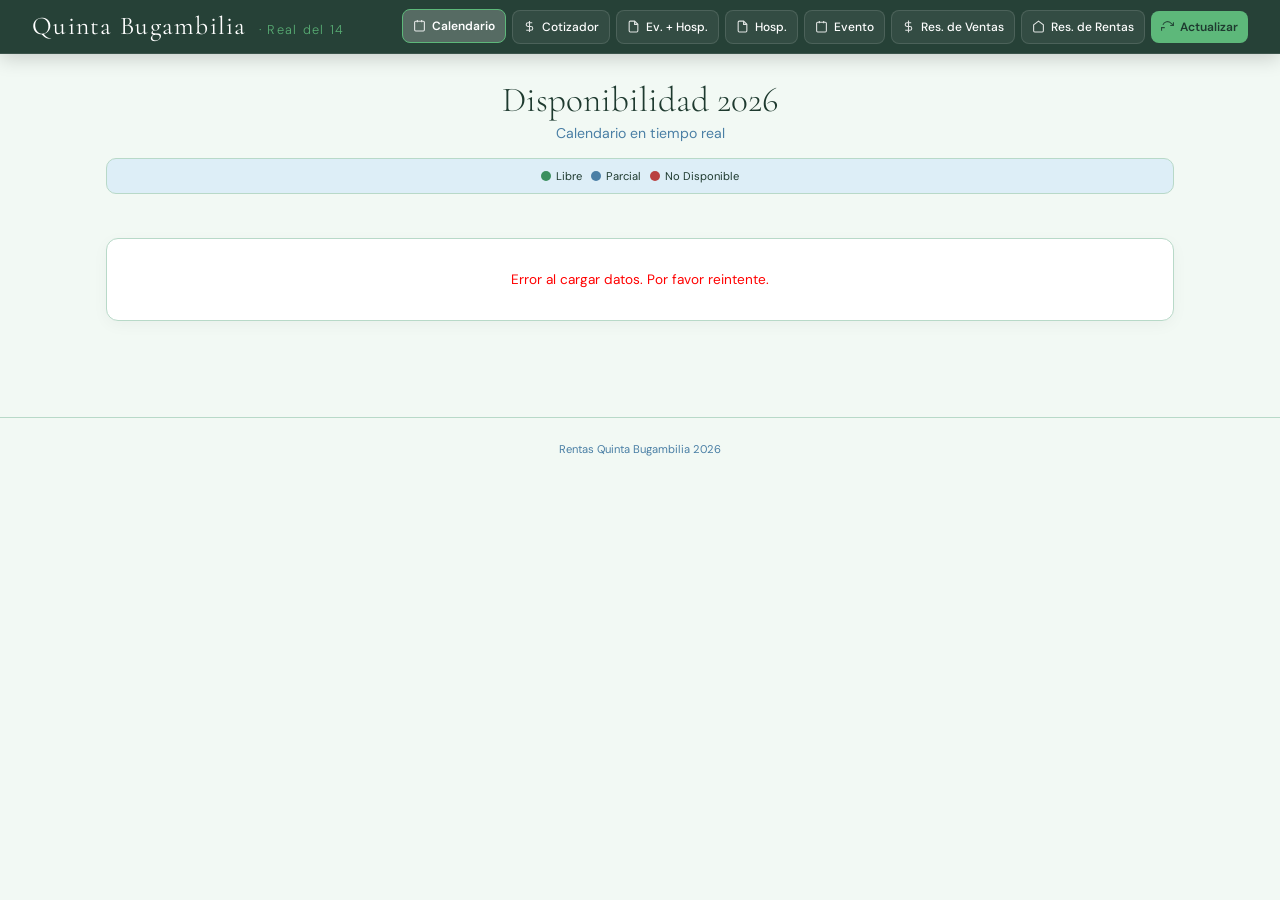
==== commit 5f4d19a2: "Update index.html" ====
--- a/index.html
+++ b/index.html
@@ -7,7 +7,11 @@
   <link rel="manifest" href="manifest.json">
   <script>
     if ('serviceWorker' in navigator) {
-      window.addEventListener('load', () => navigator.serviceWorker.register('sw.js'));
+      window.addEventListener('load', () => {
+        navigator.serviceWorker.register('sw.js?v=2').then((reg) => {
+          reg.update();
+        });
+      });
     }
   </script>
   <link href="https://fonts.googleapis.com/css2?family=Cormorant+Garamond:wght@300;400;600&family=DM+Sans:wght@300;400;500;700&display=swap" rel="stylesheet" />
@@ -45,7 +49,7 @@
     }
 
     /* ==========================================================================
-       HEADER & NAVIGATION (OPTIMIZADO Y PULIDO)
+       HEADER & NAVIGATION
        ========================================================================== */
     header { 
       background: rgba(30, 58, 47, 0.96); 
@@ -145,7 +149,6 @@
       box-shadow: 0 4px 12px rgba(93, 184, 122, 0.25);
     }
 
-    /* Modificadores de secciones activas */
     .app-section { display: none; }
     .app-section.active-section { display: block; }
 
@@ -186,7 +189,7 @@
     .cal-grid { display: grid; grid-template-columns: repeat(7, 1fr); width: 100%; }
     .cal-day-name { background: var(--sand); padding: .4rem 0; text-align: center; font-size: .6rem; font-weight: 600; text-transform: uppercase; color: var(--warm); border-bottom: 1px solid var(--border); }
 
-    .cal-cell { border-right: 1px solid var(--border); border-bottom: 1px solid var(--border); min-height: 65px; padding: .2rem; position: relative; display: flex; flex-direction: column; justify-content: space-between; }
+    .cal-cell { border-right: 1px solid var(--border); border-bottom: 1px solid var(--border); min-height: 68px; padding: .2rem; position: relative; display: flex; flex-direction: column; justify-content: space-between; overflow: hidden; }
     .cal-cell:nth-child(7n){border-right:none;}
     .cal-cell.empty{background:var(--sand);opacity:.3;}
     .cal-cell.free{background:var(--green-bg);}
@@ -200,8 +203,8 @@
 
     .session-tags { display: flex; flex-direction: column; gap: 2px; width: 100%; margin-top: auto; }
     .session-tag { font-size: .5rem; padding: 1px 2px; border-radius: 3px; font-weight: 500; white-space: nowrap; overflow: hidden; text-overflow: ellipsis; max-width: 100%; line-height: 1.1; display: block; text-align: center; }
-    .tag-busy { background: rgba(185, 64, 64, .08); color: var(--red); border: 1px solid rgba(185,64,64,0.1); }
-    .tag-free { background: rgba(58, 143, 94, .08); color: var(--green); border: 1px solid rgba(58,143,94,0.1); }
+    .tag-busy { background: rgba(185, 64, 64, .12); color: var(--red); border: 1px solid rgba(185,64,64,0.15); }
+    .tag-free { background: rgba(58, 143, 94, .12); color: var(--green); border: 1px solid rgba(58,143,94,0.15); }
 
     /* ==========================================================================
        CONTRATOS PANEL STYLE
@@ -245,7 +248,7 @@
     footer { text-align: center; padding: 1.5rem; font-size: .7rem; color: var(--warm); border-top: 1px solid var(--border); margin-top: 2rem; }
 
     /* ==========================================================================
-       MEDIA QUERY: OPTIMIZACIÓN PARA ESCRITORIO Y TABLETAS
+       MEDIA QUERIES Y MODO IMPRESIÓN
        ========================================================================== */
     @media(min-width: 900px) {
       header { flex-direction: row; justify-content: space-between; padding: 0.6rem 2rem; }
@@ -265,8 +268,8 @@
     @media print {
       body, main { background: #fff; padding: 0; margin: 0; color: #000; }
       header, .form-container, h1, .subtitle, .no-print-area, .legend, .year-nav-container, #calendar-wrap, footer { display: none !important; }
-      #contrato-final { display: block !important; border: none !important; box-shadow: none !important; padding: 0 !important; margin: 0 !important; width: 100%; }
-      .firmas-print-grid { display: grid; grid-template-columns: 1fr 1fr; gap: 20px; margin-top: 50px; }
+      #contrato-final { display: block !important; border: none !important; box-shadow: none !important; padding: 0 !important; margin: 0 !important; width: 100%; page-break-inside: avoid; }
+      .firmas-print-grid { display: grid; grid-template-columns: 1fr 1fr; gap: 20px; margin-top: 50px; page-break-inside: avoid; }
       @page { margin: 1.5cm; }
     }
   </style>
@@ -442,7 +445,7 @@
       <div class="row">
         <div class="field">
           <label>Precio Total Calculado ($)</label>
-          <input type="text" id="precioInput" placeholder="Calculado automáticamente">
+          <input type="text" id="precioInput" placeholder="Calculado automáticamente" readonly>
         </div>
         <div class="field">
           <label>Depósito en Garantía (Reembolsable)</label>
@@ -493,7 +496,7 @@
 
       <p><span class="clausula-title">SEXTA. OCUPACIÓN Y USO DE INSTALACIONES.</span> La ocupación máxima permitida para el evento es de <span id="out-aforo-evento2" style="font-weight:bold;"></span> personas y de 12 personas para el hospedaje nocturno. Se permite el uso de las áreas externas del inmueble y las habitaciones destinadas al hospedaje. Cualquier exceso de ocupación no autorizado en el evento o en el hospedaje dará lugar a la rescisión inmediata del contrato sin derecho a reembolso.</p>
 
-      <p><span class="clausula-title">SÉPTIMA. ACCESO AL SALÓN DE JUEGOS.</span> Se otorga acceso al salón de juegos. Queda expresamente estipulado que cualquier daño o desperfecto a cualquier equipo o mobiliario correrá por cargo del ARRENDATARIO. Se recomienda limitar el acceso a niños y controlar strictly el aforo en esta área para evitar incidentes.</p>
+      <p><span class="clausula-title">SÉPTIMA. ACCESO AL SALÓN DE JUEGOS.</span> Se otorga acceso al salón de juegos. Queda expresamente estipulado que cualquier daño o desperfecto a cualquier equipo o mobiliario correrá por cargo del ARRENDATARIO. Se recomienda limitar el acceso a niños y controlar estrictamente el aforo en esta área para evitar incidentes.</p>
 
       <p><span class="clausula-title">OCTAVA. CONDICIONES DE USO Y RESPONSABILIDADES.</span> El inmueble deberá usarse exclusivamente para los fines establecidos. EL ARRENDATARIO se compromete a firmar el reglamento de uso y hospedaje antes de ingresar. EL ARRENDADOR no se hace responsable por accidentes, lesiones, enfermedades o pérdidas de objetos personales durante el uso y estancia en el inmueble.</p>
 
@@ -562,7 +565,7 @@
   }
 }
 
-// ================= LÓGICA DEL CALENDARIO ORIGINAL =================
+// ================= LÓGICA DEL CALENDARIO =================
 function parseCSVLine(line) {
   const cols = []; let cur = '', inQ = false;
   for (let i = 0; i < line.length; i++) {
@@ -621,7 +624,7 @@
     renderNav();
     renderCalendar(currentMonth);
   } catch(e) {
-    document.getElementById('calendar-wrap').innerHTML = '<div style="padding:2rem;text-align:center;color:red;font-size:0.85rem;">Error al cargar datos.</div>';
+    document.getElementById('calendar-wrap').innerHTML = '<div style="padding:2rem;text-align:center;color:red;font-size:0.85rem;">Error al cargar datos. Por favor reintente.</div>';
   }
 }
 
@@ -699,13 +702,15 @@
   wrap.innerHTML = html + '</div>';
 }
 
-// ================= LÓGICA DE CONTRATOS =================
+// ================= LÓGICA DE CONTRATOS Y FORMULARIO =================
 function toggleCheckbox(e, id) {
-  const cb = document.getElementById(id);
   if (e.target.tagName !== 'INPUT') {
-    cb.checked = !cb.checked;
-  }
-  calcularTotal();
+    const cb = document.getElementById(id);
+    if (cb) {
+      cb.checked = !cb.checked;
+      calcularTotal();
+    }
+  }
 }
 
 function calcularTotal() {
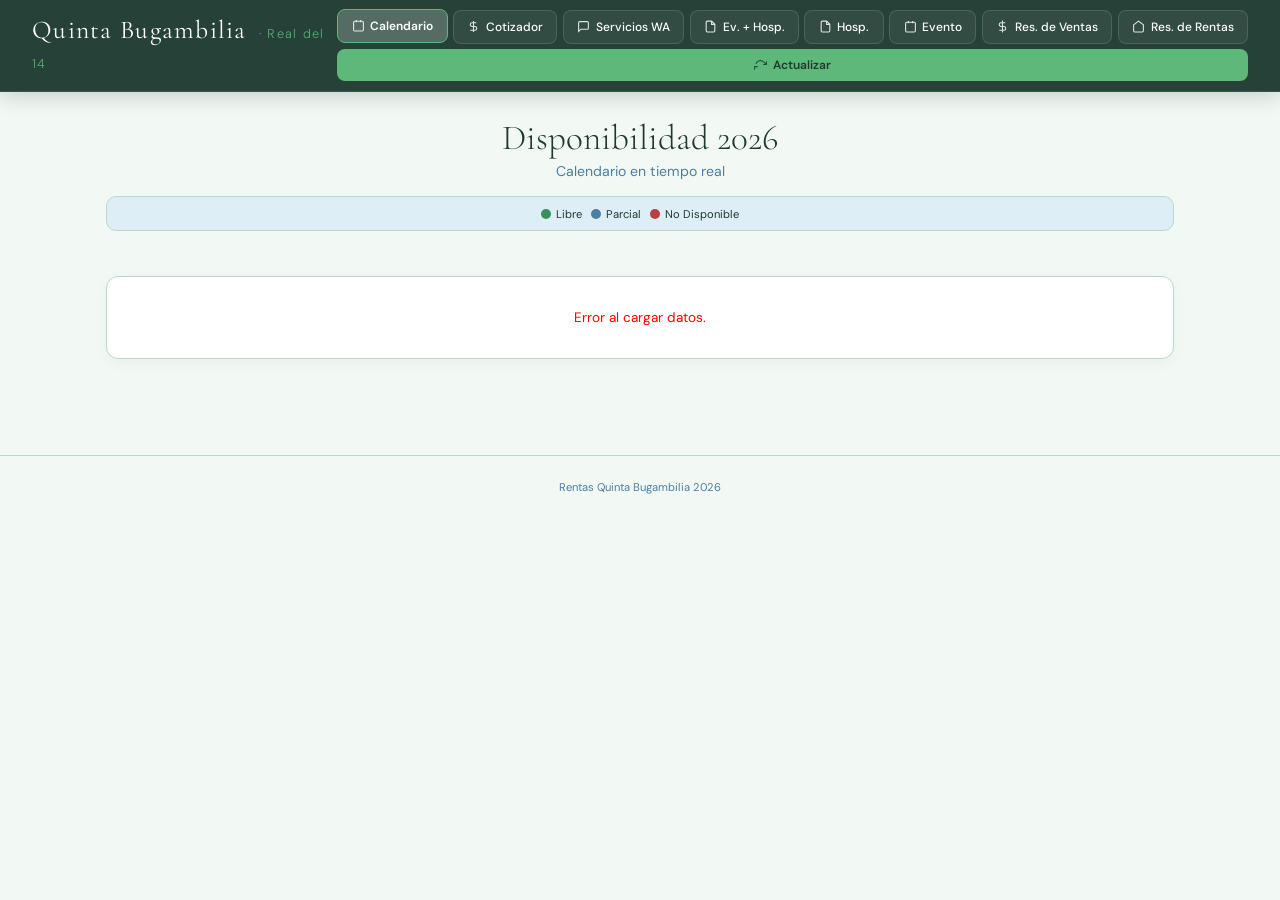
==== commit 6210f0eb: "Update index.html" ====
--- a/index.html
+++ b/index.html
@@ -38,6 +38,8 @@
       --red-bg: #faeaea; 
       --amber-bg: #ddeef7; 
       --border: #b8d9c8;
+      --whatsapp: #25D366;
+      --whatsapp-dark: #128C7E;
     }
 
     body { 
@@ -153,7 +155,7 @@
     .app-section.active-section { display: block; }
 
     /* ==========================================================================
-       MAIN CONTENT & CALENDAR SYSTEM
+       CALENDAR SYSTEM
        ========================================================================== */
     main { max-width: 1100px; margin: 0 auto; padding: 1rem 0.5rem 3rem; }
     h1 { font-family: 'Cormorant Garamond', serif; font-size: 1.8rem; font-weight: 300; margin-bottom: .2rem; text-align: center; }
@@ -244,6 +246,92 @@
     .linea-firma { width: 70%; height: 1px; background: #000; margin: 0 auto 0.4rem; padding-top: 5px; border-top: 1px solid #000; }
     .no-print-area { display: flex; justify-content: center; margin-top: 1.5rem; }
     .btn-print { background: var(--green); color: #fff; border: none; padding: 0.7rem 1.5rem; font-size: 0.85rem; font-weight: 500; border-radius: 8px; cursor: pointer; display: flex; align-items: center; gap: 0.5rem; transition: background 0.2s; }
+
+    /* ==========================================================================
+       SERVICIOS WHATSAPP STYLE
+       ========================================================================== */
+    .wa-card {
+      background: #fff;
+      border: 1px solid var(--border);
+      border-radius: 12px;
+      padding: 1.2rem;
+      margin-bottom: 1.5rem;
+      box-shadow: 0 4px 16px rgba(0,0,0,0.04);
+      max-width: 800px;
+      margin-left: auto;
+      margin-right: auto;
+    }
+    .wa-card-header {
+      display: flex;
+      justify-content: space-between;
+      align-items: center;
+      margin-bottom: 1rem;
+      border-bottom: 2px solid var(--cream);
+      padding-bottom: 0.6rem;
+      flex-wrap: wrap;
+      gap: 0.5rem;
+    }
+    .wa-card-title {
+      font-family: 'Cormorant Garamond', serif;
+      font-size: 1.3rem;
+      font-weight: 600;
+      color: var(--charcoal);
+    }
+    .wa-preview {
+      background: #efeae2;
+      color: #111b21;
+      font-family: -apple-system, BlinkMacSystemFont, "Segoe UI", Roboto, Helvetica, Arial, sans-serif;
+      font-size: 0.88rem;
+      line-height: 1.45;
+      padding: 1rem;
+      border-radius: 10px;
+      white-space: pre-wrap;
+      word-wrap: break-word;
+      border: 1px solid #d1d7db;
+      max-height: 320px;
+      overflow-y: auto;
+      margin-bottom: 1rem;
+    }
+    .btn-copy {
+      background: var(--whatsapp);
+      color: white;
+      border: none;
+      padding: 0.65rem 1.2rem;
+      border-radius: 8px;
+      font-size: 0.82rem;
+      font-weight: 600;
+      cursor: pointer;
+      display: inline-flex;
+      align-items: center;
+      gap: 0.5rem;
+      transition: background 0.2s, transform 0.1s;
+      width: 100%;
+      justify-content: center;
+      -webkit-tap-highlight-color: transparent;
+    }
+    .btn-copy:hover { background: var(--whatsapp-dark); }
+    .btn-copy:active { transform: scale(0.98); }
+    .btn-copy svg { width: 16px; height: 16px; fill: currentColor; }
+
+    #toast {
+      visibility: hidden;
+      min-width: 250px;
+      background-color: var(--charcoal);
+      color: #fff;
+      text-align: center;
+      border-radius: 8px;
+      padding: 12px;
+      position: fixed;
+      z-index: 1000;
+      left: 50%;
+      bottom: 30px;
+      transform: translateX(-50%);
+      font-size: 0.85rem;
+      box-shadow: 0 4px 12px rgba(0,0,0,0.3);
+      opacity: 0;
+      transition: opacity 0.3s, visibility 0.3s;
+    }
+    #toast.show { visibility: visible; opacity: 1; }
 
     footer { text-align: center; padding: 1.5rem; font-size: .7rem; color: var(--warm); border-top: 1px solid var(--border); margin-top: 2rem; }
 
@@ -263,6 +351,7 @@
       .year-nav { padding: 0.2rem 0 0.6rem; }
       .form-container, #contrato-final { padding: 2rem; }
       .firmas-container { grid-template-columns: 1fr 1fr; gap: 3rem; }
+      .btn-copy { width: auto; }
     }
 
     @media print {
@@ -287,6 +376,10 @@
       <svg viewBox="0 0 24 24" fill="none" stroke="currentColor" stroke-width="2"><path d="M12 2v20M17 5H9.5a3.5 3.5 0 0 0 0 7h5a3.5 3.5 0 0 1 0 7H6"/></svg>
       <span>Cotizador</span>
     </a>
+    <button class="nav-btn" id="btn-sec-serv" onclick="switchSection('servicios')">
+      <svg viewBox="0 0 24 24" fill="none" stroke="currentColor" stroke-width="2"><path d="M21 15a2 2 0 0 1-2 2H7l-4 4V5a2 2 0 0 1 2-2h14a2 2 0 0 1 2 2z"/></svg>
+      <span>Servicios WA</span>
+    </button>
     <button class="nav-btn" id="btn-sec-con" onclick="switchSection('contratos')">
       <svg viewBox="0 0 24 24" fill="none" stroke="currentColor" stroke-width="2"><path d="M14 2H6a2 2 0 0 0-2 2v16a2 2 0 0 0 2 2h12a2 2 0 0 0 2-2V8z"/><polyline points="14 2 14 8 20 8"/></svg>
       <span>Ev. + Hosp.</span>
@@ -315,6 +408,7 @@
 </header>
 
 <main>
+  <!-- SECCIÓN CALENDARIO -->
   <div id="section-calendario" class="app-section active-section">
     <h1>Disponibilidad 2026</h1>
     <p class="subtitle">Calendario en tiempo real</p>
@@ -334,6 +428,95 @@
     </div>
   </div>
 
+  <!-- SECCIÓN SERVICIOS Y TEXTOS WHATSAPP -->
+  <div id="section-servicios" class="app-section">
+    <h1>Plantillas para WhatsApp</h1>
+    <p class="subtitle">Copia directamente las tarifas o datos bancarios para enviar a tus clientes</p>
+
+    <!-- TARJETA 1: SERVICIOS Y PAQUETES -->
+    <div class="wa-card">
+      <div class="wa-card-header">
+        <span class="wa-card-title">🌴 Cotizador / Formas de Renta</span>
+        <button class="btn-copy" onclick="copiarTexto('wa-servicios')">
+          <svg viewBox="0 0 24 24"><path d="M19 3h-14c-1.1 0-2 .9-2 2v14c0 1.1.9 2 2 2h14c1.1 0 2-.9 2-2v-14c0-1.1-.9-2-2-2zm0 16h-14v-14h14v14zm-11-3h8v-2h-8v2zm0-4h8v-2h-8v2zm0-4h8v-2h-8v2z"/></svg>
+          Copiar Mensaje de Servicios
+        </button>
+      </div>
+      <div class="wa-preview" id="wa-servicios">🌿 *QUINTA BUGAMBILIA* 🌿
+📍 *Real del 14, Hermosillo*
+
+Tenemos 3 formas de rentar, según lo que necesites:
+
+🏡 *1. SOLO HOSPEDAJE* (hasta 12 personas)
+🔹 *Lun-Jue:* $6,590 / noche
+🔹 *Vie-Dom:* $7,590 / noche
+▪️ 2 recámaras + depa independiente (1 King + 4 Queen)
+▪️ Alberca con tobogán y aro de básquet acuático
+▪️ Asador de gas profesional (gas incluido)
+▪️ Salón de juegos: billar, futbolito, TV, A/C
+▪️ Cancha de fútbol/básquet + trampolín
+▪️ Fogatero con iluminación vintage
+▪️ TV exterior, sonido ambiental, WiFi alta velocidad
+▪️ 4 baños completos + 2 medios baños
+⏰ *Check-in 3:00 PM | Check-out 12:00 PM*
+
+━━━━━━━━━━━━━━━
+
+🎉 *2. SOLO EVENTO* (7 hrs, área exterior)
+🔹 *20p:* $4,600  |  *30p:* $6,540  |  *40p:* $8,240
+🔹 *50p:* $9,700  |  *100p:* $13,400
+▪️ Mesas con mantel blanco + sillas Tiffany
+▪️ Asador de gas profesional (gas incluido)
+▪️ Hielera grande + máquina de hielo
+▪️ Alberca con tobogán y aro de básquet acuático
+▪️ Cancha deportiva + trampolín profesional
+▪️ Fogatero con iluminación vintage
+▪️ TV exterior y sonido ambiental
+▪️ 1 baño completo + 2 medios baños ext.
+⏰ *Horario a elegir entre 3:00 PM - 1:00 AM*
+💡 _Renta extra disponible: Salón de Juegos, Depa o Casa Principal_
+
+━━━━━━━━━━━━━━━
+
+🔥 *3. EVENTO + HOSPEDAJE*
+🔹 *20p:* $12,190  |  *30p:* $14,130  |  *40p:* $15,830
+🔹 *50p:* $17,290  |  *80p:* $19,450  |  *100p:* $21,490
+▪️ Todo lo del evento (mobiliario, alberca, asador, cancha, fogatero)
+▪️ + Hospedaje completo para 12 personas
+▪️ Salón de juegos con billar y A/C
+▪️ Casa + depa independiente
+⏰ *Check-in 3:00 PM | Salida invitados 1:00 AM | Check-out hospedados 12:00 PM (día siguiente)*
+
+━━━━━━━━━━━━━━━
+📌 *Reserva con 30% de anticipo*
+🛡️ *Zona con acceso controlado y seguridad*</div>
+    </div>
+
+    <!-- TARJETA 2: DATOS BANCARIOS -->
+    <div class="wa-card">
+      <div class="wa-card-header">
+        <span class="wa-card-title">💳 Datos Bancarios para Reserva</span>
+        <button class="btn-copy" onclick="copiarTexto('wa-banco')">
+          <svg viewBox="0 0 24 24"><path d="M19 3h-14c-1.1 0-2 .9-2 2v14c0 1.1.9 2 2 2h14c1.1 0 2-.9 2-2v-14c0-1.1-.9-2-2-2zm0 16h-14v-14h14v14zm-11-3h8v-2h-8v2zm0-4h8v-2h-8v2zm0-4h8v-2h-8v2z"/></svg>
+          Copiar Datos de Banco
+        </button>
+      </div>
+      <div class="wa-preview" id="wa-banco">🏦 *DATOS BANCARIOS PARA RESERVA* 🏦
+
+🏡 *Quinta Bugambilia*
+📍 *Ubicación:* Real del 14, Hermosillo, Sonora.
+
+🔹 *Banco:* Santander
+🔹 *Titular:* Javier Antonio Morales Mizquez
+🔹 *Número de tarjeta:* `5579089007287264`
+🔹 *CLABE:* `014760655114097664`
+🔹 *Número de cuenta:* `65511409766`
+
+📲 _Por favor envíanos tu comprobante por este medio para confirmar y registrar tu fecha en nuestro calendario._</div>
+    </div>
+  </div>
+
+  <!-- SECCIÓN CONTRATOS -->
   <div id="section-contratos" class="app-section">
     <h1>Contrato de Arrendamiento y Hospedaje</h1>
     <p class="subtitle">Panel integral de reservas y cálculo de arrendamiento + hospedaje</p>
@@ -502,7 +685,7 @@
 
       <p><span class="clausula-title">NOVENA. CANCELACIONES.</span> En caso de cancelación por parte del ARRENDATARIO: más de 20 días de anticipación (reembolso del 80% del anticipo), entre 4 y 19 días (reembolso del 50% del anticipo), menos de 3 días (no habrá reembolso).</p>
 
-      <p><span class="clausula-title">DÉCIMA. PROHIBICIONES Y REGLAS DE CONVIVENCIA.</span> Queda estrictamente prohibido el uso de sustancias ilegales, la introducción de mascotas (salvo acuerdo previo por escrito) y generar ruido excesivo fuera de los horarios permitidos por la localidad. El incumplimiento dará lugar a la terminación inmediata del contrato y desalojo sin derecho a reembolso.</p>
+      <p><span class="clausula-title">DÉCIMA. PROHIBICIONES Y REGLAS DE CONVIVENCIA.</span> Queda strictly prohibido el uso de sustancias ilegales, la introducción de mascotas (salvo acuerdo previo por escrito) y generar ruido excesivo fuera de los horarios permitidos por la localidad. El incumplimiento dará lugar a la terminación inmediata del contrato y desalojo sin derecho a reembolso.</p>
 
       <p><span class="clausula-title">DÉCIMA PRIMERA. LIMPIEZA Y DAÑOS.</span> EL ARRENDATARIO es responsable de entregar el inmueble en condiciones de orden y limpieza aceptables. Si los daños ocasionados a la propiedad, mobiliario o blancos exceden el monto del depósito de garantía, EL ARRENDATARIO se compromete formalmente a cubrir la diferencia de inmediato.</p>
 
@@ -535,6 +718,8 @@
     </div>
   </div>
 </main>
+
+<div id="toast">¡Texto copiado al portapapeles! 📋</div>
 
 <footer> Rentas Quinta Bugambilia 2026 </footer>
 
@@ -559,10 +744,40 @@
   if (sectionId === 'calendario') {
     document.getElementById('section-calendario').classList.add('active-section');
     document.getElementById('btn-sec-cal').classList.add('active');
+  } else if (sectionId === 'servicios') {
+    document.getElementById('section-servicios').classList.add('active-section');
+    document.getElementById('btn-sec-serv').classList.add('active');
   } else if (sectionId === 'contratos') {
     document.getElementById('section-contratos').classList.add('active-section');
     document.getElementById('btn-sec-con').classList.add('active');
   }
+}
+
+// ================= COPIADO DE TEXTOS DE WHATSAPP =================
+function copiarTexto(elementId) {
+  const container = document.getElementById(elementId);
+  const textToCopy = container.innerText;
+
+  navigator.clipboard.writeText(textToCopy).then(() => {
+    mostrarToast("¡Texto copiado listo para WhatsApp!");
+  }).catch(err => {
+    const textarea = document.createElement("textarea");
+    textarea.value = textToCopy;
+    document.body.appendChild(textarea);
+    textarea.select();
+    document.execCommand("copy");
+    document.body.removeChild(textarea);
+    mostrarToast("¡Texto copiado al portapapeles!");
+  });
+}
+
+function mostrarToast(mensaje) {
+  const toast = document.getElementById("toast");
+  toast.innerText = mensaje;
+  toast.classList.add("show");
+  setTimeout(() => {
+    toast.classList.remove("show");
+  }, 2500);
 }
 
 // ================= LÓGICA DEL CALENDARIO =================
@@ -624,7 +839,7 @@
     renderNav();
     renderCalendar(currentMonth);
   } catch(e) {
-    document.getElementById('calendar-wrap').innerHTML = '<div style="padding:2rem;text-align:center;color:red;font-size:0.85rem;">Error al cargar datos. Por favor reintente.</div>';
+    document.getElementById('calendar-wrap').innerHTML = '<div style="padding:2rem;text-align:center;color:red;font-size:0.85rem;">Error al cargar datos.</div>';
   }
 }
 
@@ -702,7 +917,7 @@
   wrap.innerHTML = html + '</div>';
 }
 
-// ================= LÓGICA DE CONTRATOS Y FORMULARIO =================
+// ================= LÓGICA DE CONTRATOS =================
 function toggleCheckbox(e, id) {
   if (e.target.tagName !== 'INPUT') {
     const cb = document.getElementById(id);
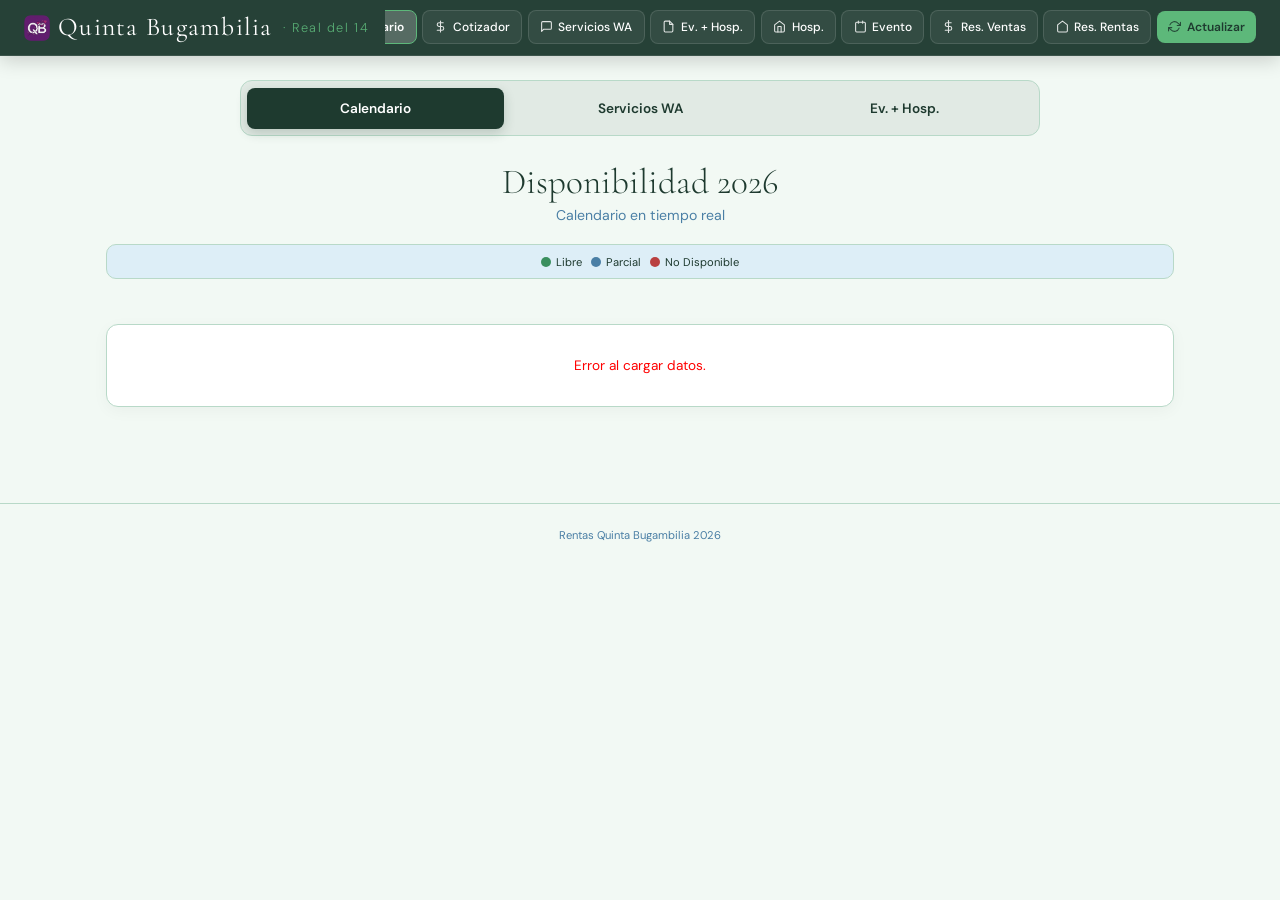
==== commit 559b7d69: "Add files via upload" ====
--- a/index.html
+++ b/index.html
@@ -4,410 +4,37 @@
   <meta charset="UTF-8" />
   <meta name="viewport" content="width=device-width, initial-scale=1.0, viewport-fit=cover" />
   <title>Quinta Bugambilia – Disponibilidad 2026</title>
-  <link rel="manifest" href="manifest.json">
+  <meta name="description" content="Quinta Bugambilia · Real del 14, Hermosillo — panel interno de disponibilidad, cotizaciones y contratos." />
+  <meta name="theme-color" content="#1e3a2f" />
+  <link rel="manifest" href="manifest.json" />
+  <link rel="icon" href="icon.png" />
+  <link rel="apple-touch-icon" href="icon.png" />
   <script>
     if ('serviceWorker' in navigator) {
       window.addEventListener('load', () => {
-        navigator.serviceWorker.register('sw.js?v=2').then((reg) => {
-          reg.update();
-        });
+        navigator.serviceWorker.register('sw.js?v=3').then((reg) => { reg.update(); });
       });
     }
   </script>
   <link href="https://fonts.googleapis.com/css2?family=Cormorant+Garamond:wght@300;400;600&family=DM+Sans:wght@300;400;500;700&display=swap" rel="stylesheet" />
-  <style>
-    /* ==========================================================================
-       RESET & VARIABLES GLOBALES
-       ========================================================================== */
-    *, *::before, *::after { 
-      box-sizing: border-box; 
-      margin: 0; 
-      padding: 0; 
-    }
-
-    :root {
-      --sand: #ddeef7; 
-      --cream: #f2f9f4; 
-      --charcoal: #1e3a2f; 
-      --warm: #4a7fa5;
-      --gold: #5db87a; 
-      --green: #3a8f5e; 
-      --red: #b94040; 
-      --amber: #4a7fa5;
-      --green-bg: #e8f5ee; 
-      --red-bg: #faeaea; 
-      --amber-bg: #ddeef7; 
-      --border: #b8d9c8;
-      --whatsapp: #25D366;
-      --whatsapp-dark: #128C7E;
-    }
-
-    body { 
-      font-family: 'DM Sans', sans-serif; 
-      background: var(--cream); 
-      color: var(--charcoal); 
-      min-height: 100vh; 
-      overflow-x: hidden; 
-    }
-
-    /* ==========================================================================
-       HEADER & NAVIGATION
-       ========================================================================== */
-    header { 
-      background: rgba(30, 58, 47, 0.96); 
-      backdrop-filter: blur(14px); 
-      -webkit-backdrop-filter: blur(14px);
-      color: #fff; 
-      padding: 0.8rem 1rem; 
-      display: flex; 
-      flex-direction: column; 
-      align-items: center; 
-      gap: 0.7rem;
-      position: sticky; 
-      top: 0; 
-      z-index: 100; 
-      box-shadow: 0 4px 20px rgba(0, 0, 0, 0.18);
-      border-bottom: 1px solid rgba(255, 255, 255, 0.1);
-    }
-
-    .logo { 
-      font-family: 'Cormorant Garamond', serif; 
-      font-size: 1.45rem; 
-      font-weight: 400; 
-      letter-spacing: .05em; 
-      text-align: center;
-      line-height: 1.2;
-    }
-    .logo span { 
-      color: var(--gold); 
-      opacity: 0.9; 
-      font-size: 0.8rem; 
-      font-family: 'DM Sans', sans-serif;
-      margin-left: 0.3rem;
-      font-weight: 300;
-    }
-    
-    .nav-container { 
-      display: flex;
-      flex-wrap: wrap;
-      justify-content: center;
-      align-items: center;
-      gap: 0.35rem; 
-      width: 100%; 
-      max-width: 1100px;
-    }
-
-    .nav-link, .nav-btn, #sync-btn { 
-      flex: 1 1 auto;
-      min-width: max-content;
-      background: rgba(255, 255, 255, 0.06); 
-      border: 1px solid rgba(255, 255, 255, 0.12); 
-      color: #fff; 
-      padding: 0.5rem 0.65rem; 
-      border-radius: 8px; 
-      font-size: 0.75rem; 
-      font-weight: 500;
-      cursor: pointer; 
-      display: inline-flex; 
-      align-items: center; 
-      justify-content: center; 
-      gap: 0.35rem; 
-      text-decoration: none; 
-      white-space: nowrap;
-      transition: all 0.2s ease-in-out; 
-      -webkit-tap-highlight-color: transparent; 
-      font-family: 'DM Sans', sans-serif;
-    }
-
-    .nav-link svg, .nav-btn svg, #sync-btn svg {
-      opacity: 0.85;
-      flex-shrink: 0;
-      width: 13px;
-      height: 13px;
-    }
-
-    #sync-btn { 
-      background: var(--gold); 
-      color: #1e3a2f; 
-      border: none;
-      font-weight: 600;
-    }
-
-    .nav-link:active, .nav-link:hover, .nav-btn:active, .nav-btn:hover, .nav-btn.active { 
-      background: rgba(255, 255, 255, 0.18); 
-      border-color: rgba(255, 255, 255, 0.3);
-      transform: translateY(-1px);
-    }
-
-    .nav-btn.active {
-      background: rgba(255, 255, 255, 0.22);
-      border-color: var(--gold);
-      color: #fff;
-      font-weight: 600;
-    }
-
-    #sync-btn:active, #sync-btn:hover { 
-      background: #4ca667; 
-      box-shadow: 0 4px 12px rgba(93, 184, 122, 0.25);
-    }
-
-    .app-section { display: none; }
-    .app-section.active-section { display: block; }
-
-    /* ==========================================================================
-       CALENDAR SYSTEM
-       ========================================================================== */
-    main { max-width: 1100px; margin: 0 auto; padding: 1rem 0.5rem 3rem; }
-    h1 { font-family: 'Cormorant Garamond', serif; font-size: 1.8rem; font-weight: 300; margin-bottom: .2rem; text-align: center; }
-    .subtitle { color: var(--warm); font-size: .8rem; margin-bottom: 1rem; text-align: center; }
-
-    .legend { display: flex; gap: 0.6rem; flex-wrap: wrap; margin-bottom: 1rem; padding: 0.6rem; background: var(--sand); border-radius: 10px; border: 1px solid var(--border); justify-content: center; }
-    .legend-item { display: flex; align-items: center; gap: .3rem; font-size: .7rem; }
-    .dot { width: 10px; height: 10px; border-radius: 50%; flex-shrink: 0; }
-    .dot-free{background:var(--green);} .dot-busy{background:var(--red);} .dot-partial{background:var(--amber);}
-
-    .year-nav-container { position: relative; margin-bottom: 1rem; }
-    .year-nav-container::after {
-      content: ''; position: absolute; top: 0; right: 0; bottom: 0; width: 20px;
-      background: linear-gradient(90deg, transparent, var(--cream)); pointer-events: none;
-    }
-
-    .year-nav { 
-      display: flex; gap: .4rem; overflow-x: auto; padding: 0.2rem 0.5rem 0.6rem; scrollbar-width: none; -webkit-overflow-scrolling: touch; 
-    }
-    .year-nav::-webkit-scrollbar { display: none; }
-    .month-btn { flex-shrink: 0; background: #fff; border: 1px solid var(--border); padding: .5rem 1rem; border-radius: 20px; font-size: .75rem; cursor: pointer; color: var(--warm); box-shadow: 0 2px 4px rgba(0,0,0,0.02); -webkit-tap-highlight-color: transparent;}
-    .month-btn.active { background: var(--charcoal); border-color: var(--charcoal); color: #fff; }
-
-    #calendar-wrap { background: #fff; border-radius: 12px; border: 1px solid var(--border); box-shadow: 0 4px 16px rgba(0,0,0,.04); overflow: hidden; }
-    .cal-header { background: var(--charcoal); color: #fff; padding: 0.8rem; display: flex; align-items: center; justify-content: space-between; gap: 0.5rem; }
-    .cal-month-title { font-family: 'Cormorant Garamond', serif; font-size: 1.25rem; text-transform: capitalize; }
-    .cal-stats { display: flex; gap: 0.5rem; }
-    .stat { text-align: center; min-width: 48px; }
-    .stat-num { font-size: 1rem; font-weight: 500; }
-    .stat-lbl { font-size: .5rem; opacity: .8; text-transform: uppercase; letter-spacing: 0.05em; line-height: 1; }
-    .stat-num.s-green{color:#7ed4a0;} .stat-num.s-red{color:#f08080;} .stat-num.s-amber{color:#f5c06a;}
-
-    .cal-grid { display: grid; grid-template-columns: repeat(7, 1fr); width: 100%; }
-    .cal-day-name { background: var(--sand); padding: .4rem 0; text-align: center; font-size: .6rem; font-weight: 600; text-transform: uppercase; color: var(--warm); border-bottom: 1px solid var(--border); }
-
-    .cal-cell { border-right: 1px solid var(--border); border-bottom: 1px solid var(--border); min-height: 68px; padding: .2rem; position: relative; display: flex; flex-direction: column; justify-content: space-between; overflow: hidden; }
-    .cal-cell:nth-child(7n){border-right:none;}
-    .cal-cell.empty{background:var(--sand);opacity:.3;}
-    .cal-cell.free{background:var(--green-bg);}
-    .cal-cell.busy{background:var(--red-bg);}
-    .cal-cell.partial{background:var(--amber-bg);}
-    .cal-cell.today .day-num { background: var(--gold); color: #1e3a2f; border-radius: 50%; font-weight: 700; }
-
-    .day-num { font-size: .75rem; font-weight: 500; color: var(--charcoal); width: 20px; height: 20px; display: flex; align-items: center; justify-content: center; margin-bottom: .1rem; z-index: 2; }
-    .status-bar { position: absolute; top: 0; left: 0; right: 0; height: 3px; }
-    .status-bar.free{background:var(--green);} .status-bar.busy{background:var(--red);} .status-bar.partial{background:var(--amber);}
-
-    .session-tags { display: flex; flex-direction: column; gap: 2px; width: 100%; margin-top: auto; }
-    .session-tag { font-size: .5rem; padding: 1px 2px; border-radius: 3px; font-weight: 500; white-space: nowrap; overflow: hidden; text-overflow: ellipsis; max-width: 100%; line-height: 1.1; display: block; text-align: center; }
-    .tag-busy { background: rgba(185, 64, 64, .12); color: var(--red); border: 1px solid rgba(185,64,64,0.15); }
-    .tag-free { background: rgba(58, 143, 94, .12); color: var(--green); border: 1px solid rgba(58,143,94,0.15); }
-
-    /* ==========================================================================
-       CONTRATOS PANEL STYLE
-       ========================================================================== */
-    .form-container { background: #fff; padding: 1.2rem; border-radius: 12px; border: 1px solid var(--border); box-shadow: 0 4px 16px rgba(0,0,0,.04); margin-bottom: 1.5rem; max-width: 800px; margin-left: auto; margin-right: auto; }
-    .field { display: flex; flex-direction: column; margin-bottom: 1rem; }
-    .row { display: grid; grid-template-columns: 1fr 1fr; gap: 0.5rem; margin-bottom: 0; }
-    .form-container label { display: block; font-size: .7rem; font-weight: 600; text-transform: uppercase; letter-spacing: .05em; color: var(--warm); margin-bottom: 0.3rem; }
-    
-    .form-container input[type="text"], .form-container input[type="number"], .form-container input[type="date"], .form-container input[type="time"], .form-container textarea, .form-container select {
-      width: 100%; padding: 0.65rem 0.8rem; font-family: 'DM Sans', sans-serif; font-size: 0.9rem; color: var(--charcoal); background: var(--cream); border: 1px solid var(--border); border-radius: 8px; outline: none; transition: all 0.2s; box-sizing: border-box;
-    }
-    .form-container input:focus, .form-container textarea:focus, .form-container select:focus { border-color: var(--warm); background: #fff; box-shadow: 0 0 0 3px rgba(74,127,165,0.1); }
-    .form-container textarea { resize: vertical; min-height: 70px; }
-
-    .extras-container { background: #f9fdfb; padding: 0.3rem; border-radius: 10px; border: 1px solid var(--border); margin-bottom: 1rem; }
-    .extra-item { display: flex; align-items: center; padding: 0.75rem; border-bottom: 1px solid #eee; cursor: pointer; -webkit-tap-highlight-color: transparent; }
-    .extra-item:last-child { border-bottom: none; }
-    .extra-item input[type="checkbox"] { width: 22px; height: 22px; margin-right: 12px; flex-shrink: 0; accent-color: var(--green); cursor: pointer; }
-    .extra-label { flex-grow: 1; font-size: 0.85rem; }
-    .extra-price { font-weight: 600; color: var(--green); font-size: 0.85rem; }
-    .manual-extra { display: grid; grid-template-columns: 1fr 100px; gap: 0.5rem; padding: 0.6rem; background: #fff; border-top: 1px solid #eee; }
-
-    .btn-generar { width: 100%; padding: 0.8rem; background: var(--charcoal); color: white; border: none; border-radius: 8px; cursor: pointer; font-family: 'DM Sans', sans-serif; font-weight: 500; font-size: 0.9rem; margin-top: 10px; display: flex; align-items: center; justify-content: center; gap: 0.5rem; transition: background 0.2s; -webkit-tap-highlight-color: transparent; }
-    .btn-generar:active { background: #2c5444; }
-
-    #contrato-final { display: none; background: #fff; padding: 1.5rem; border-radius: 12px; border: 1px solid var(--border); box-shadow: 0 4px 20px rgba(0,0,0,.06); line-height: 1.6; font-size: 0.85rem; text-align: justify; color: #000; animation: fadeUp 0.4s ease-out; max-width: 800px; margin: 2rem auto 0; }
-    .header-contrato { text-align: center; margin-bottom: 1.5rem; border-bottom: 2px solid var(--charcoal); padding-bottom: 0.8rem; }
-    .header-contrato h2 { font-family: 'Cormorant Garamond', serif; font-size: 1.2rem; font-weight: 600; text-transform: uppercase; color: var(--charcoal); margin: 0; }
-    .clausula-title { font-weight: bold; display: inline; color: #000; }
-    #contrato-final p { margin-bottom: 0.8rem; color: #111; }
-    .seccion-detalles { margin-top: 1rem; padding: 1rem; border: 1px dashed var(--border); background: var(--cream); border-radius: 8px; }
-    .tabla-banco { width: 100%; border-collapse: collapse; margin: 1rem 0; font-size: 0.8rem; }
-    .tabla-banco td { padding: 0.4rem 0.6rem; border: 1px solid #ccc; }
-    .tabla-banco td:first-child { font-weight: bold; background-color: #f5f5f5; width: 35%; }
-    .firmas-container { display: grid; grid-template-columns: 1fr; gap: 2rem; margin-top: 2.5rem; text-align: center; }
-    .linea-firma { width: 70%; height: 1px; background: #000; margin: 0 auto 0.4rem; padding-top: 5px; border-top: 1px solid #000; }
-    .no-print-area { display: flex; justify-content: center; margin-top: 1.5rem; }
-    .btn-print { background: var(--green); color: #fff; border: none; padding: 0.7rem 1.5rem; font-size: 0.85rem; font-weight: 500; border-radius: 8px; cursor: pointer; display: flex; align-items: center; gap: 0.5rem; transition: background 0.2s; }
-
-    /* ==========================================================================
-       SERVICIOS WHATSAPP STYLE
-       ========================================================================== */
-    .wa-card {
-      background: #fff;
-      border: 1px solid var(--border);
-      border-radius: 12px;
-      padding: 1.2rem;
-      margin-bottom: 1.5rem;
-      box-shadow: 0 4px 16px rgba(0,0,0,0.04);
-      max-width: 800px;
-      margin-left: auto;
-      margin-right: auto;
-    }
-    .wa-card-header {
-      display: flex;
-      justify-content: space-between;
-      align-items: center;
-      margin-bottom: 1rem;
-      border-bottom: 2px solid var(--cream);
-      padding-bottom: 0.6rem;
-      flex-wrap: wrap;
-      gap: 0.5rem;
-    }
-    .wa-card-title {
-      font-family: 'Cormorant Garamond', serif;
-      font-size: 1.3rem;
-      font-weight: 600;
-      color: var(--charcoal);
-    }
-    .wa-preview {
-      background: #efeae2;
-      color: #111b21;
-      font-family: -apple-system, BlinkMacSystemFont, "Segoe UI", Roboto, Helvetica, Arial, sans-serif;
-      font-size: 0.88rem;
-      line-height: 1.45;
-      padding: 1rem;
-      border-radius: 10px;
-      white-space: pre-wrap;
-      word-wrap: break-word;
-      border: 1px solid #d1d7db;
-      max-height: 320px;
-      overflow-y: auto;
-      margin-bottom: 1rem;
-    }
-    .btn-copy {
-      background: var(--whatsapp);
-      color: white;
-      border: none;
-      padding: 0.65rem 1.2rem;
-      border-radius: 8px;
-      font-size: 0.82rem;
-      font-weight: 600;
-      cursor: pointer;
-      display: inline-flex;
-      align-items: center;
-      gap: 0.5rem;
-      transition: background 0.2s, transform 0.1s;
-      width: 100%;
-      justify-content: center;
-      -webkit-tap-highlight-color: transparent;
-    }
-    .btn-copy:hover { background: var(--whatsapp-dark); }
-    .btn-copy:active { transform: scale(0.98); }
-    .btn-copy svg { width: 16px; height: 16px; fill: currentColor; }
-
-    #toast {
-      visibility: hidden;
-      min-width: 250px;
-      background-color: var(--charcoal);
-      color: #fff;
-      text-align: center;
-      border-radius: 8px;
-      padding: 12px;
-      position: fixed;
-      z-index: 1000;
-      left: 50%;
-      bottom: 30px;
-      transform: translateX(-50%);
-      font-size: 0.85rem;
-      box-shadow: 0 4px 12px rgba(0,0,0,0.3);
-      opacity: 0;
-      transition: opacity 0.3s, visibility 0.3s;
-    }
-    #toast.show { visibility: visible; opacity: 1; }
-
-    footer { text-align: center; padding: 1.5rem; font-size: .7rem; color: var(--warm); border-top: 1px solid var(--border); margin-top: 2rem; }
-
-    /* ==========================================================================
-       MEDIA QUERIES Y MODO IMPRESIÓN
-       ========================================================================== */
-    @media(min-width: 900px) {
-      header { flex-direction: row; justify-content: space-between; padding: 0.6rem 2rem; }
-      .nav-container { width: auto; justify-content: flex-end; }
-      .logo { font-size: 1.6rem; text-align: left; }
-      main { padding: 1.5rem 1rem 4rem; }
-      h1 { font-size: 2.2rem; }
-      .subtitle { font-size: .88rem; }
-      .cal-cell { min-height: 85px; padding: .4rem; }
-      .session-tag { font-size: .55rem; padding: 2px 4px; text-align: left;}
-      .year-nav-container::after { display: none; }
-      .year-nav { padding: 0.2rem 0 0.6rem; }
-      .form-container, #contrato-final { padding: 2rem; }
-      .firmas-container { grid-template-columns: 1fr 1fr; gap: 3rem; }
-      .btn-copy { width: auto; }
-    }
-
-    @media print {
-      body, main { background: #fff; padding: 0; margin: 0; color: #000; }
-      header, .form-container, h1, .subtitle, .no-print-area, .legend, .year-nav-container, #calendar-wrap, footer { display: none !important; }
-      #contrato-final { display: block !important; border: none !important; box-shadow: none !important; padding: 0 !important; margin: 0 !important; width: 100%; page-break-inside: avoid; }
-      .firmas-print-grid { display: grid; grid-template-columns: 1fr 1fr; gap: 20px; margin-top: 50px; page-break-inside: avoid; }
-      @page { margin: 1.5cm; }
-    }
-  </style>
+  <link rel="stylesheet" href="style.css" />
 </head>
 <body>
 
-<header>
-  <div class="logo">Quinta Bugambilia <span>· Real del 14</span></div>
-  <div class="nav-container">
-    <button class="nav-btn active" id="btn-sec-cal" onclick="switchSection('calendario')">
-      <svg viewBox="0 0 24 24" fill="none" stroke="currentColor" stroke-width="2"><rect x="3" y="4" width="18" height="18" rx="2" ry="2"></rect><line x1="16" y1="2" x2="16" y2="6"></line><line x1="8" y1="2" x2="8" y2="6"></line></svg>
-      <span>Calendario</span>
-    </button>
-    <a href="cotizador.html" class="nav-link">
-      <svg viewBox="0 0 24 24" fill="none" stroke="currentColor" stroke-width="2"><path d="M12 2v20M17 5H9.5a3.5 3.5 0 0 0 0 7h5a3.5 3.5 0 0 1 0 7H6"/></svg>
-      <span>Cotizador</span>
-    </a>
-    <button class="nav-btn" id="btn-sec-serv" onclick="switchSection('servicios')">
-      <svg viewBox="0 0 24 24" fill="none" stroke="currentColor" stroke-width="2"><path d="M21 15a2 2 0 0 1-2 2H7l-4 4V5a2 2 0 0 1 2-2h14a2 2 0 0 1 2 2z"/></svg>
-      <span>Servicios WA</span>
-    </button>
-    <button class="nav-btn" id="btn-sec-con" onclick="switchSection('contratos')">
-      <svg viewBox="0 0 24 24" fill="none" stroke="currentColor" stroke-width="2"><path d="M14 2H6a2 2 0 0 0-2 2v16a2 2 0 0 0 2 2h12a2 2 0 0 0 2-2V8z"/><polyline points="14 2 14 8 20 8"/></svg>
-      <span>Ev. + Hosp.</span>
-    </button>
-    <a href="contrato_hospedaje.html" class="nav-link">
-      <svg viewBox="0 0 24 24" fill="none" stroke="currentColor" stroke-width="2"><path d="M14 2H6a2 2 0 0 0-2 2v16a2 2 0 0 0 2 2h12a2 2 0 0 0 2-2V8z"/><polyline points="14 2 14 8 20 8"/></svg>
-      <span>Hosp.</span>
-    </a>
-    <a href="contrato_evento.html" class="nav-link">
-      <svg viewBox="0 0 24 24" fill="none" stroke="currentColor" stroke-width="2"><rect x="3" y="4" width="18" height="18" rx="2" ry="2"></rect><line x1="16" y1="2" x2="16" y2="6"></line><line x1="8" y1="2" x2="8" y2="6"></line></svg>
-      <span>Evento</span>
-    </a>
-    <a href="ventas.html" class="nav-link">
-      <svg viewBox="0 0 24 24" fill="none" stroke="currentColor" stroke-width="2"><line x1="12" y1="1" x2="12" y2="23"/><path d="M17 5H9.5a3.5 3.5 0 0 0 0 7h5a3.5 3.5 0 0 1 0 7H6"/></svg>
-      <span>Res. de Ventas</span>
-    </a>
-    <a href="rentas.html" class="nav-link">
-      <svg viewBox="0 0 24 24" fill="none" stroke="currentColor" stroke-width="2"><path d="M3 9l9-7 9 7v11a2 2 0 0 1-2 2H5a2 2 0 0 1-2-2z"/></svg>
-      <span>Res. de Rentas</span>
-    </a>
-    <button id="sync-btn" onclick="loadData()">
-      <svg viewBox="0 0 24 24" fill="none" stroke="currentColor" stroke-width="2"><path d="M23 4v6h-6M1 20v-6h6"/><path d="M3.51 9a9 9 0 0114.85-3.36L23 10"/></svg>
-      <span>Actualizar</span>
-    </button>
+<div id="site-header"></div>
+<script>
+  window.QB_PAGE = 'calendario';
+  window.QB_SYNC = 'loadData()';
+</script>
+<script src="nav.js"></script>
+<main id="main-content">
+  <!-- Sub-menú interno: esta página integra 3 apartados en uno solo -->
+  <div class="mode-tabs" role="tablist" aria-label="Apartados del panel">
+    <button class="tab-btn active" id="btn-sec-cal" role="tab" aria-selected="true" onclick="switchSection('calendario')">Calendario</button>
+    <button class="tab-btn" id="btn-sec-serv" role="tab" aria-selected="false" onclick="switchSection('servicios')">Servicios WA</button>
+    <button class="tab-btn" id="btn-sec-con" role="tab" aria-selected="false" onclick="switchSection('contratos')">Ev. + Hosp.</button>
   </div>
-</header>
-
-<main>
+
   <!-- SECCIÓN CALENDARIO -->
   <div id="section-calendario" class="app-section active-section">
     <h1>Disponibilidad 2026</h1>
@@ -737,19 +364,23 @@
   document.querySelectorAll('.app-section').forEach(section => {
     section.classList.remove('active-section');
   });
-  document.querySelectorAll('.nav-btn').forEach(btn => {
+  document.querySelectorAll('.tab-btn').forEach(btn => {
     btn.classList.remove('active');
+    btn.setAttribute('aria-selected', 'false');
   });
   
   if (sectionId === 'calendario') {
     document.getElementById('section-calendario').classList.add('active-section');
     document.getElementById('btn-sec-cal').classList.add('active');
+    document.getElementById('btn-sec-cal').setAttribute('aria-selected', 'true');
   } else if (sectionId === 'servicios') {
     document.getElementById('section-servicios').classList.add('active-section');
     document.getElementById('btn-sec-serv').classList.add('active');
+    document.getElementById('btn-sec-serv').setAttribute('aria-selected', 'true');
   } else if (sectionId === 'contratos') {
     document.getElementById('section-contratos').classList.add('active-section');
     document.getElementById('btn-sec-con').classList.add('active');
+    document.getElementById('btn-sec-con').setAttribute('aria-selected', 'true');
   }
 }
 
--- a/style.css
+++ b/style.css
@@ -0,0 +1,777 @@
+/* ==========================================================================
+   QUINTA BUGAMBILIA — SISTEMA DE DISEÑO UNIFICADO
+   Hoja de estilos compartida por todas las páginas de la app interna.
+   Un solo lugar para tipografías, colores, botones, tarjetas y componentes,
+   así todas las páginas se ven y se comportan igual.
+   ========================================================================== */
+
+*, *::before, *::after {
+  box-sizing: border-box;
+  margin: 0;
+  padding: 0;
+}
+
+:root {
+  /* Paleta de marca (unificada — antes variaba ligeramente entre páginas) */
+  --sand: #ddeef7;
+  --cream: #f2f9f4;
+  --charcoal: #1e3a2f;
+  --warm: #4a7fa5;
+  --gold: #5db87a;
+  --green: #3a8f5e;
+  --red: #b94040;
+  --amber: #4a7fa5;
+  --green-bg: #e8f5ee;
+  --red-bg: #faeaea;
+  --amber-bg: #ddeef7;
+  --accent-bg: #f0f7f3;
+  --border: #b8d9c8;
+  --whatsapp: #25D366;
+  --whatsapp-dark: #128C7E;
+
+  /* Escalas reutilizables */
+  --radius-sm: 8px;
+  --radius-md: 12px;
+  --radius-lg: 16px;
+  --shadow-sm: 0 4px 16px rgba(0,0,0,.04);
+  --shadow-md: 0 6px 20px rgba(0,0,0,.06);
+  --shadow-lg: 0 8px 30px rgba(0,0,0,.08);
+  --header-bg: rgba(30, 58, 47, 0.96);
+}
+
+html { scroll-behavior: smooth; }
+
+body {
+  font-family: 'DM Sans', sans-serif;
+  background: var(--cream);
+  color: var(--charcoal);
+  min-height: 100vh;
+  overflow-x: hidden;
+}
+
+/* Accesibilidad: salto al contenido + foco visible consistente en toda la app */
+.skip-link {
+  position: absolute;
+  left: -999px;
+  top: 0;
+  background: var(--charcoal);
+  color: #fff;
+  padding: 0.7rem 1.1rem;
+  border-radius: 0 0 8px 0;
+  z-index: 1000;
+  font-size: 0.8rem;
+  text-decoration: none;
+}
+.skip-link:focus { left: 0; }
+
+a:focus-visible, button:focus-visible, input:focus-visible, select:focus-visible, textarea:focus-visible {
+  outline: 2px solid var(--warm);
+  outline-offset: 2px;
+}
+
+@media (prefers-reduced-motion: reduce) {
+  html { scroll-behavior: auto; }
+  *, *::before, *::after { animation-duration: 0.01ms !important; transition-duration: 0.01ms !important; }
+}
+
+/* ==========================================================================
+   HEADER & NAVEGACIÓN (unificado — antes cada página traía su propio menú
+   parcial; ahora nav.js dibuja el mismo menú completo en todas)
+   ========================================================================== */
+header {
+  background: var(--header-bg);
+  backdrop-filter: blur(14px);
+  -webkit-backdrop-filter: blur(14px);
+  color: #fff;
+  padding: 0.8rem 1rem;
+  display: flex;
+  flex-direction: column;
+  align-items: center;
+  gap: 0.7rem;
+  position: sticky;
+  top: 0;
+  z-index: 100;
+  box-shadow: 0 4px 20px rgba(0, 0, 0, 0.18);
+  border-bottom: 1px solid rgba(255, 255, 255, 0.1);
+}
+
+.logo {
+  font-family: 'Cormorant Garamond', serif;
+  font-size: 1.45rem;
+  font-weight: 400;
+  letter-spacing: .05em;
+  text-align: center;
+  line-height: 1.2;
+  display: inline-flex;
+  align-items: center;
+  gap: 0.5rem;
+}
+.logo img { width: 26px; height: 26px; border-radius: 7px; display: block; }
+.logo span {
+  color: var(--gold);
+  opacity: 0.9;
+  font-size: 0.8rem;
+  font-family: 'DM Sans', sans-serif;
+  margin-left: 0.15rem;
+  font-weight: 300;
+}
+
+.nav-container {
+  display: flex;
+  flex-wrap: nowrap;
+  justify-content: flex-start;
+  align-items: center;
+  gap: 0.35rem;
+  width: 100%;
+  max-width: 1200px;
+  overflow-x: auto;
+  -webkit-overflow-scrolling: touch;
+  scrollbar-width: thin;
+  scrollbar-color: rgba(255,255,255,0.25) transparent;
+  padding-bottom: 2px;
+}
+.nav-container::-webkit-scrollbar { height: 4px; }
+.nav-container::-webkit-scrollbar-thumb { background: rgba(255,255,255,0.25); border-radius: 4px; }
+
+.nav-link, .nav-btn, #sync-btn, .btn-sync, .action-btn {
+  flex: 0 0 auto;
+  min-width: max-content;
+  background: rgba(255, 255, 255, 0.06);
+  border: 1px solid rgba(255, 255, 255, 0.12);
+  color: #fff;
+  padding: 0.5rem 0.7rem;
+  border-radius: var(--radius-sm);
+  font-size: 0.75rem;
+  font-weight: 500;
+  cursor: pointer;
+  display: inline-flex;
+  align-items: center;
+  justify-content: center;
+  gap: 0.35rem;
+  text-decoration: none;
+  white-space: nowrap;
+  transition: background .2s ease, border-color .2s ease, transform .15s ease;
+  -webkit-tap-highlight-color: transparent;
+  font-family: 'DM Sans', sans-serif;
+}
+
+.nav-link svg, .nav-btn svg, #sync-btn svg, .btn-sync svg, .action-btn svg {
+  opacity: 0.85;
+  flex-shrink: 0;
+  width: 13px;
+  height: 13px;
+}
+
+#sync-btn, .btn-sync {
+  background: var(--gold);
+  color: #1e3a2f;
+  border: none;
+  font-weight: 600;
+}
+#sync-btn:hover, #sync-btn:active, .btn-sync:hover, .btn-sync:active {
+  background: #4ca667;
+  box-shadow: 0 4px 12px rgba(93, 184, 122, 0.25);
+}
+#sync-btn.loading svg, .btn-sync.loading svg { animation: spin .8s linear infinite; }
+@keyframes spin { to { transform: rotate(360deg); } }
+
+.nav-link:hover, .nav-btn:hover, .action-btn:hover,
+.nav-link:active, .nav-btn:active, .action-btn:active {
+  background: rgba(255, 255, 255, 0.18);
+  border-color: rgba(255, 255, 255, 0.3);
+  transform: translateY(-1px);
+}
+
+.nav-btn.active, .nav-link.active {
+  background: rgba(255, 255, 255, 0.22);
+  border-color: var(--gold);
+  color: #fff;
+  font-weight: 600;
+}
+
+.app-section { display: none; }
+.app-section.active-section { display: block; }
+
+@media (min-width: 900px) {
+  header { flex-direction: row; justify-content: space-between; padding: 0.6rem 1.5rem; gap: 1rem; }
+  .nav-container { width: auto; justify-content: flex-end; }
+  .logo { font-size: 1.6rem; text-align: left; flex-shrink: 0; }
+}
+
+/* ==========================================================================
+   LAYOUT GENERAL
+   ========================================================================== */
+main { max-width: 1100px; margin: 0 auto; padding: 1rem 0.75rem 3rem; }
+h1 { font-family: 'Cormorant Garamond', serif; font-size: 1.9rem; font-weight: 300; margin-bottom: .2rem; text-align: center; }
+.subtitle { color: var(--warm); font-size: .85rem; margin-bottom: 1.25rem; text-align: center; }
+
+footer { text-align: center; padding: 1.5rem; font-size: .7rem; color: var(--warm); border-top: 1px solid var(--border); margin-top: 2rem; }
+
+@media (min-width: 900px) {
+  main { padding: 1.5rem 1rem 4rem; max-width: 1100px; }
+  h1 { font-size: 2.2rem; }
+  .subtitle { font-size: .88rem; }
+}
+
+/* ==========================================================================
+   TARJETAS (.card / .wa-card / .form-container son equivalentes — se
+   dejaron los tres nombres para no tocar el HTML existente de cada página)
+   ========================================================================== */
+.card, .wa-card, .form-container {
+  background: #fff;
+  border: 1px solid var(--border);
+  border-radius: var(--radius-md);
+  padding: 1.2rem;
+  margin-bottom: 1.5rem;
+  box-shadow: var(--shadow-sm);
+  max-width: 800px;
+  margin-left: auto;
+  margin-right: auto;
+  transition: box-shadow .2s ease;
+}
+.card:hover, .wa-card:hover { box-shadow: var(--shadow-md); }
+
+.card-header, .wa-card-header {
+  display: flex;
+  justify-content: space-between;
+  align-items: center;
+  margin-bottom: 1rem;
+  border-bottom: 2px solid var(--cream);
+  padding-bottom: 0.6rem;
+  flex-wrap: wrap;
+  gap: 0.5rem;
+}
+.card-title, .wa-card-title {
+  font-family: 'Cormorant Garamond', serif;
+  font-size: 1.3rem;
+  font-weight: 600;
+  color: var(--charcoal);
+}
+
+/* ==========================================================================
+   VISTA PREVIA ESTILO WHATSAPP + BOTÓN COPIAR
+   ========================================================================== */
+.wa-preview {
+  background: #efeae2;
+  color: #111b21;
+  font-family: -apple-system, BlinkMacSystemFont, "Segoe UI", Roboto, Helvetica, Arial, sans-serif;
+  font-size: 0.88rem;
+  line-height: 1.45;
+  padding: 1rem;
+  border-radius: 10px;
+  white-space: pre-wrap;
+  word-wrap: break-word;
+  border: 1px solid #d1d7db;
+  max-height: 320px;
+  overflow-y: auto;
+  margin-bottom: 1rem;
+}
+
+.btn-copy, .btn-whatsapp {
+  background: var(--whatsapp);
+  color: white;
+  border: none;
+  padding: 0.65rem 1.2rem;
+  border-radius: var(--radius-sm);
+  font-size: 0.85rem;
+  font-weight: 600;
+  cursor: pointer;
+  display: inline-flex;
+  align-items: center;
+  gap: 0.5rem;
+  transition: background 0.2s, transform 0.1s;
+  width: 100%;
+  justify-content: center;
+  -webkit-tap-highlight-color: transparent;
+  box-shadow: 0 4px 12px rgba(37, 211, 102, 0.25);
+}
+.btn-copy:hover, .btn-whatsapp:hover { background: var(--whatsapp-dark); }
+.btn-copy:active, .btn-whatsapp:active { transform: scale(0.98); }
+.btn-copy svg, .btn-whatsapp svg { width: 18px; height: 18px; fill: currentColor; }
+
+@media (min-width: 600px) {
+  .btn-copy, .btn-whatsapp { width: auto; }
+}
+
+/* Aviso flotante (toast) al copiar texto */
+#toast {
+  visibility: hidden;
+  min-width: 250px;
+  max-width: 90vw;
+  background-color: var(--charcoal);
+  color: #fff;
+  text-align: center;
+  border-radius: var(--radius-sm);
+  padding: 12px 16px;
+  position: fixed;
+  z-index: 1000;
+  left: 50%;
+  bottom: 30px;
+  transform: translateX(-50%);
+  font-size: 0.85rem;
+  box-shadow: 0 4px 12px rgba(0,0,0,0.3);
+  opacity: 0;
+  transition: opacity 0.3s, visibility 0.3s;
+}
+#toast.show { visibility: visible; opacity: 1; }
+
+/* ==========================================================================
+   FORMULARIOS
+   ========================================================================== */
+.field { display: flex; flex-direction: column; margin-bottom: 1rem; }
+.row { display: grid; grid-template-columns: 1fr 1fr; gap: 0.6rem; margin-bottom: 0; }
+.row-3 { display: grid; grid-template-columns: 1fr 1fr 1fr; gap: 0.6rem; }
+
+label, .form-container label {
+  display: block;
+  font-size: .7rem;
+  font-weight: 700;
+  text-transform: uppercase;
+  letter-spacing: .05em;
+  color: var(--warm);
+  margin-bottom: 0.3rem;
+}
+
+input[type="text"], input[type="number"], input[type="date"], input[type="time"],
+textarea, select,
+.form-container input, .form-container textarea, .form-container select {
+  width: 100%;
+  padding: 0.65rem 0.8rem;
+  font-family: 'DM Sans', sans-serif;
+  font-size: 0.9rem;
+  color: var(--charcoal);
+  background: var(--cream);
+  border: 1px solid var(--border);
+  border-radius: var(--radius-sm);
+  outline: none;
+  transition: border-color .2s, background .2s, box-shadow .2s;
+  box-sizing: border-box;
+}
+input:focus, textarea:focus, select:focus {
+  border-color: var(--warm);
+  background: #fff;
+  box-shadow: 0 0 0 3px rgba(74,127,165,0.12);
+}
+textarea { resize: vertical; min-height: 70px; }
+input[readonly] { background: #f0f0f0 !important; cursor: not-allowed; }
+
+/* Lista de extras/checklist (dos variantes de layout usadas en el sitio) */
+.extras-container {
+  background: var(--accent-bg);
+  padding: 0.4rem;
+  border-radius: 10px;
+  border: 1px solid var(--border);
+  margin-bottom: 1rem;
+}
+.extras-grid { display: grid; grid-template-columns: repeat(auto-fit, minmax(180px, 1fr)); gap: 0.6rem; margin-top: 0.5rem; padding: 0.6rem; }
+.extra-group-title { font-size: 0.8rem; font-weight: 700; color: var(--charcoal); margin: 0.8rem 0 0.4rem; text-transform: uppercase; }
+
+.extra-item {
+  display: flex;
+  align-items: center;
+  padding: 0.75rem;
+  border-bottom: 1px solid #eee;
+  cursor: pointer;
+  -webkit-tap-highlight-color: transparent;
+  border-radius: 8px;
+  transition: background .15s;
+}
+.extra-item:hover { background: rgba(58,143,94,0.05); }
+.extra-item:last-child { border-bottom: none; }
+.extra-item input[type="checkbox"] { width: 20px; height: 20px; margin-right: 12px; flex-shrink: 0; accent-color: var(--green); cursor: pointer; }
+.extra-label { flex-grow: 1; font-size: 0.85rem; }
+.extra-price { font-weight: 700; color: var(--green); font-size: 0.85rem; }
+.manual-extra { display: grid; grid-template-columns: 1fr 100px; gap: 0.5rem; padding: 0.6rem; background: #fff; border-top: 1px solid #eee; border-radius: 8px; }
+
+/* Pestañas de selección (cotizador) */
+.mode-tabs {
+  display: grid;
+  grid-template-columns: repeat(3, 1fr);
+  gap: 0.5rem;
+  background: rgba(30, 58, 47, 0.08);
+  padding: 0.4rem;
+  border-radius: var(--radius-md);
+  margin-bottom: 1.5rem;
+  border: 1px solid var(--border);
+  max-width: 800px;
+  margin-left: auto;
+  margin-right: auto;
+}
+.tab-btn {
+  padding: 0.75rem 0.5rem;
+  border: none;
+  background: transparent;
+  border-radius: var(--radius-sm);
+  font-family: 'DM Sans', sans-serif;
+  font-size: 0.85rem;
+  font-weight: 600;
+  color: var(--charcoal);
+  cursor: pointer;
+  transition: all 0.2s;
+  text-align: center;
+}
+.tab-btn.active { background: var(--charcoal); color: #fff; box-shadow: 0 4px 12px rgba(30, 58, 47, 0.2); }
+.mode-section { display: none; }
+.mode-section.active { display: block; }
+
+.custom-extra-box, .desglose-box, .seccion-detalles,
+#extras-seccion-contrato, #notas-seccion-contrato {
+  background: #f8faf9;
+  border: 1px dashed var(--border);
+  padding: 0.8rem;
+  border-radius: var(--radius-sm);
+  margin-top: 0.8rem;
+}
+
+.total-banner {
+  background: var(--charcoal);
+  color: #fff;
+  padding: 1.2rem;
+  border-radius: var(--radius-md);
+  display: flex;
+  justify-content: space-between;
+  align-items: center;
+  margin-top: 1rem;
+}
+.total-banner .lbl { font-size: 0.9rem; font-weight: 400; opacity: 0.9; }
+.total-banner .amount { font-family: 'Cormorant Garamond', serif; font-size: 2rem; font-weight: 600; color: var(--gold); }
+
+/* ==========================================================================
+   BOTONES DE ACCIÓN
+   ========================================================================== */
+.btn-generar, .btn-action, .btn-calc {
+  width: 100%;
+  padding: 0.85rem;
+  background: var(--charcoal);
+  color: white;
+  border: none;
+  border-radius: var(--radius-sm);
+  cursor: pointer;
+  font-family: 'DM Sans', sans-serif;
+  font-weight: 600;
+  font-size: 0.92rem;
+  margin-top: 10px;
+  display: flex;
+  align-items: center;
+  justify-content: center;
+  gap: 0.5rem;
+  transition: background 0.2s, transform .1s;
+  -webkit-tap-highlight-color: transparent;
+  box-shadow: 0 4px 12px rgba(17, 34, 28, 0.15);
+}
+.btn-generar:hover, .btn-action:hover { background: #2c5444; }
+.btn-generar:active, .btn-action:active { transform: scale(0.99); }
+
+.btn-action { background: var(--green); box-shadow: 0 4px 12px rgba(58, 143, 94, 0.25); }
+.btn-action:hover { background: #317a50; }
+
+.btn-calc {
+  background: #e2f0e8;
+  color: var(--green);
+  border: 1px solid #b2dac2;
+  padding: 8px;
+  font-size: 0.72rem;
+  box-shadow: none;
+}
+.btn-calc:hover { background: #d0e8db; }
+
+.btn-print {
+  background: var(--green);
+  color: #fff;
+  border: none;
+  padding: 0.8rem 2rem;
+  font-size: 0.9rem;
+  font-weight: 600;
+  border-radius: var(--radius-sm);
+  cursor: pointer;
+  display: flex;
+  align-items: center;
+  gap: 0.6rem;
+  transition: background 0.2s;
+  box-shadow: 0 4px 12px rgba(45, 115, 74, 0.2);
+}
+.btn-print:hover { background: #235a3a; }
+.no-print-area { display: flex; justify-content: center; margin-top: 1.5rem; flex-wrap: wrap; gap: 0.7rem; }
+
+.output-buttons { display: grid; grid-template-columns: 1fr 1fr; gap: 0.8rem; margin-top: 1rem; }
+
+/* ==========================================================================
+   VISTA PREVIA DE CONTRATO (soporta el diseño "editorial" nuevo y el
+   diseño clásico anterior, para no tener que tocar el HTML de cada contrato)
+   ========================================================================== */
+#contrato-final, #cotizacion-output {
+  display: none;
+  background: #fff;
+  padding: 1.6rem;
+  border-radius: var(--radius-lg);
+  border: 1px solid var(--border);
+  box-shadow: var(--shadow-lg);
+  line-height: 1.6;
+  font-size: 0.87rem;
+  color: #1a1a1a;
+  text-align: justify;
+  animation: fadeUp 0.4s ease-out;
+  max-width: 800px;
+  margin: 2rem auto 0;
+}
+@keyframes fadeUp { from { opacity: 0; transform: translateY(10px); } to { opacity: 1; transform: none; } }
+
+#cotizacion-texto {
+  width: 100%;
+  min-height: 380px;
+  font-family: monospace, monospace;
+  font-size: 0.82rem;
+  line-height: 1.4;
+  padding: 1rem;
+  background: #f8faf9;
+  border: 1px solid var(--border);
+  border-radius: var(--radius-sm);
+  color: #222;
+  resize: vertical;
+  white-space: pre-wrap;
+  text-align: left;
+}
+
+/* Encabezado editorial de marca dentro del contrato */
+.header-contrato, .brand-header-print {
+  display: flex;
+  justify-content: space-between;
+  align-items: flex-end;
+  border-bottom: 2px solid var(--charcoal);
+  padding-bottom: 0.8rem;
+  margin-bottom: 1.2rem;
+  text-align: left;
+}
+.header-contrato h2 {
+  font-family: 'Cormorant Garamond', serif;
+  font-size: 1.5rem;
+  font-weight: 700;
+  text-transform: uppercase;
+  color: var(--charcoal);
+}
+.brand-title { font-family: 'Cormorant Garamond', serif; font-size: 1.85rem; font-weight: 700; color: var(--charcoal); line-height: 1; }
+.brand-sub { font-size: 0.75rem; text-transform: uppercase; letter-spacing: 0.1em; color: var(--green); font-weight: 700; margin-top: 4px; }
+.doc-type { text-align: right; font-size: 0.75rem; font-weight: 700; color: #666; text-transform: uppercase; letter-spacing: 0.05em; }
+
+.reunidos-box {
+  background: var(--accent-bg);
+  border-left: 4px solid var(--green);
+  padding: 0.9rem 1.1rem;
+  border-radius: 0 8px 8px 0;
+  margin-bottom: 1.2rem;
+  font-size: 0.88rem;
+}
+
+.grid-summary { display: grid; grid-template-columns: repeat(3, 1fr); gap: 0.8rem; margin: 1.2rem 0 1.5rem; }
+.summary-card { background: #fbfdfc; border: 1px solid var(--border); padding: 0.75rem; border-radius: var(--radius-sm); }
+.summary-card .label { font-size: 0.65rem; text-transform: uppercase; letter-spacing: 0.05em; color: var(--warm); font-weight: 700; margin-bottom: 0.2rem; }
+.summary-card .val { font-size: 0.95rem; font-weight: 700; color: var(--charcoal); }
+
+.block-card { background: #fff; border: 1px solid #e1ece6; border-radius: var(--radius-sm); padding: 1rem 1.2rem; margin-bottom: 1rem; }
+.block-card-title {
+  font-weight: 700; color: var(--charcoal); font-size: 0.85rem; text-transform: uppercase; letter-spacing: 0.04em;
+  border-bottom: 1px solid #edf4f0; padding-bottom: 0.4rem; margin-bottom: 0.6rem; display: flex; align-items: center; gap: 0.4rem;
+}
+
+.clausula-item, #contrato-final p { margin-bottom: 0.8rem; text-align: justify; }
+.clausula-title { font-weight: bold; display: inline; color: #000; }
+.clausula-header { font-weight: 700; color: var(--charcoal); display: block; font-size: 0.9rem; margin-bottom: 0.2rem; text-transform: uppercase; letter-spacing: 0.02em; }
+
+.bullet-list { list-style: none; padding-left: 0; }
+.bullet-list li { position: relative; padding-left: 1.2rem; margin-bottom: 0.4rem; text-align: justify; }
+.bullet-list li::before { content: "•"; position: absolute; left: 0.3rem; color: var(--green); font-weight: bold; }
+
+.tabla-banco { width: 100%; border-collapse: collapse; margin: 0.8rem 0; font-size: 0.8rem; background: var(--cream); border-radius: 6px; overflow: hidden; border: 1px solid #e0e0e0; }
+.tabla-banco td { padding: 0.5rem 0.75rem; border-bottom: 1px solid #eee; }
+.tabla-banco td:first-child, .tabla-banco td.lbl { font-weight: bold; background-color: #eaf2ed; width: 28%; color: var(--charcoal); }
+
+.reglas-oro { border: 1.5px solid var(--charcoal); padding: 1rem 1.2rem; margin-top: 1.2rem; background: #fff; border-radius: var(--radius-sm); }
+
+.firmas-container { display: grid; grid-template-columns: 1fr; gap: 2rem; margin-top: 2.5rem; text-align: center; }
+.firmas-box { margin-top: 0.8rem; }
+.linea-firma { width: 75%; height: 1px; background: #000; margin: 0 auto 0.4rem; }
+
+@media (min-width: 768px) {
+  .firmas-container { grid-template-columns: 1fr 1fr; gap: 3rem; }
+  .form-container, #contrato-final, #cotizacion-output { padding: 2rem; }
+  .grid-2 { grid-template-columns: 1fr 1fr; }
+}
+
+/* ==========================================================================
+   CALENDARIO DE DISPONIBILIDAD
+   ========================================================================== */
+.legend { display: flex; gap: 0.6rem; flex-wrap: wrap; margin-bottom: 1rem; padding: 0.6rem; background: var(--sand); border-radius: 10px; border: 1px solid var(--border); justify-content: center; }
+.legend-item { display: flex; align-items: center; gap: .3rem; font-size: .7rem; }
+.dot { width: 10px; height: 10px; border-radius: 50%; flex-shrink: 0; }
+.dot-free{background:var(--green);} .dot-busy{background:var(--red);} .dot-partial{background:var(--amber);}
+
+.year-nav-container { position: relative; margin-bottom: 1rem; }
+.year-nav-container::after { content: ''; position: absolute; top: 0; right: 0; bottom: 0; width: 20px; background: linear-gradient(90deg, transparent, var(--cream)); pointer-events: none; }
+.year-nav { display: flex; gap: .4rem; overflow-x: auto; padding: 0.2rem 0.5rem 0.6rem; scrollbar-width: none; -webkit-overflow-scrolling: touch; }
+.year-nav::-webkit-scrollbar { display: none; }
+.month-btn { flex-shrink: 0; background: #fff; border: 1px solid var(--border); padding: .5rem 1rem; border-radius: 20px; font-size: .75rem; cursor: pointer; color: var(--warm); box-shadow: 0 2px 4px rgba(0,0,0,0.02); -webkit-tap-highlight-color: transparent; transition: background .15s, color .15s; }
+.month-btn.active { background: var(--charcoal); border-color: var(--charcoal); color: #fff; }
+
+#calendar-wrap { background: #fff; border-radius: var(--radius-md); border: 1px solid var(--border); box-shadow: var(--shadow-sm); overflow: hidden; }
+.cal-header { background: var(--charcoal); color: #fff; padding: 0.8rem; display: flex; align-items: center; justify-content: space-between; gap: 0.5rem; }
+.cal-month-title { font-family: 'Cormorant Garamond', serif; font-size: 1.25rem; text-transform: capitalize; }
+.cal-stats { display: flex; gap: 0.5rem; }
+.stat { text-align: center; min-width: 48px; }
+.stat-num { font-size: 1rem; font-weight: 500; }
+.stat-lbl { font-size: .5rem; opacity: .8; text-transform: uppercase; letter-spacing: 0.05em; line-height: 1; }
+.stat-num.s-green{color:#7ed4a0;} .stat-num.s-red{color:#f08080;} .stat-num.s-amber{color:#f5c06a;}
+
+.cal-grid { display: grid; grid-template-columns: repeat(7, 1fr); width: 100%; }
+.cal-day-name { background: var(--sand); padding: .4rem 0; text-align: center; font-size: .6rem; font-weight: 600; text-transform: uppercase; color: var(--warm); border-bottom: 1px solid var(--border); }
+
+.cal-cell { border-right: 1px solid var(--border); border-bottom: 1px solid var(--border); min-height: 68px; padding: .2rem; position: relative; display: flex; flex-direction: column; justify-content: space-between; overflow: hidden; }
+.cal-cell:nth-child(7n){border-right:none;}
+.cal-cell.empty{background:var(--sand);opacity:.3;}
+.cal-cell.free{background:var(--green-bg);}
+.cal-cell.busy{background:var(--red-bg);}
+.cal-cell.partial{background:var(--amber-bg);}
+.cal-cell.today .day-num { background: var(--gold); color: #1e3a2f; border-radius: 50%; font-weight: 700; }
+
+.day-num { font-size: .75rem; font-weight: 500; color: var(--charcoal); width: 20px; height: 20px; display: flex; align-items: center; justify-content: center; margin-bottom: .1rem; z-index: 2; }
+.status-bar { position: absolute; top: 0; left: 0; right: 0; height: 3px; }
+.status-bar.free{background:var(--green);} .status-bar.busy{background:var(--red);} .status-bar.partial{background:var(--amber);}
+
+.session-tags { display: flex; flex-direction: column; gap: 2px; width: 100%; margin-top: auto; }
+.session-tag { font-size: .5rem; padding: 1px 2px; border-radius: 3px; font-weight: 500; white-space: nowrap; overflow: hidden; text-overflow: ellipsis; max-width: 100%; line-height: 1.1; display: block; text-align: center; }
+.tag-busy { background: rgba(185, 64, 64, .12); color: var(--red); border: 1px solid rgba(185,64,64,0.15); }
+.tag-free { background: rgba(58, 143, 94, .12); color: var(--green); border: 1px solid rgba(58,143,94,0.15); }
+
+/* ==========================================================================
+   PANEL DE VENTAS / RENTAS (indicadores, tablas, tarjetas de reserva)
+   ========================================================================== */
+#error-box, #empty-state, .empty-state {
+  display: none;
+  background: var(--red-bg);
+  border: 1px solid rgba(185, 64, 64, 0.2);
+  border-radius: var(--radius-sm);
+  padding: 1rem;
+  color: var(--red);
+  font-size: .8rem;
+  margin-bottom: 1rem;
+  text-align: center;
+}
+
+.kpi-grid { display: grid; grid-template-columns: 1fr; gap: 0.6rem; margin-bottom: 0.6rem; }
+.kpi-grid-2 { display: grid; grid-template-columns: repeat(2, 1fr); gap: 0.6rem; margin-bottom: 1.5rem; }
+.kpi-card { background: #fff; border-radius: var(--radius-md); border: 1px solid var(--border); padding: 1rem; box-shadow: 0 4px 16px rgba(0,0,0,.02); position: relative; overflow: hidden; }
+.kpi-card::before { content:''; position:absolute; top:0; left:0; right:0; height:3px; }
+.kpi-card.total::before { background: var(--gold); }
+.kpi-card.anticipo::before { background: var(--green); }
+.kpi-card.liquidar::before { background: var(--amber); }
+.kpi-card.secondary::before { background: var(--warm); }
+.kpi-label { font-size: .65rem; font-weight: 600; text-transform: uppercase; letter-spacing: .05em; color: var(--warm); margin-bottom: .3rem; }
+.kpi-value { font-family: 'Cormorant Garamond', serif; font-size: 1.6rem; font-weight: 600; color: var(--charcoal); line-height: 1.1; }
+.kpi-value.gold { color: var(--green); }
+.kpi-value.green { color: var(--green); }
+.kpi-value.amber { color: var(--charcoal); }
+.kpi-value.warm { color: var(--warm); font-size: 1.35rem; }
+.kpi-sub { font-size: .65rem; color: var(--warm); margin-top: .15rem; opacity: .8; white-space: nowrap; overflow: hidden; text-overflow: ellipsis; }
+
+.progress-card { background: #fff; border-radius: var(--radius-md); border: 1px solid var(--border); padding: 1rem; box-shadow: 0 4px 16px rgba(0,0,0,.03); margin-bottom: 1.5rem; }
+.progress-label { display: flex; justify-content: space-between; font-size: .75rem; color: var(--warm); margin-bottom: .4rem; font-weight: 500; }
+.progress-track { background: var(--sand); border-radius: 999px; height: 10px; overflow: hidden; }
+.progress-fill { height: 100%; border-radius: 999px; background: linear-gradient(90deg, var(--green), var(--gold)); transition: width 1.2s cubic-bezier(.4,0,.2,1); }
+
+.content-row { display: grid; grid-template-columns: 1fr; gap: 1rem; }
+.chart-card, .table-card { background: #fff; border-radius: var(--radius-md); border: 1px solid var(--border); padding: 1rem; box-shadow: 0 4px 16px rgba(0,0,0,.03); }
+
+.bar-chart { display: flex; flex-direction: column; gap: .6rem; }
+.bar-row { display: flex; align-items: center; gap: .6rem; }
+.bar-label { font-size: .75rem; color: var(--charcoal); width: 65px; flex-shrink: 0; text-align: left; font-weight: 500; }
+.bar-track { flex: 1; background: var(--cream); border-radius: 6px; height: 24px; overflow: hidden; position: relative; border: 1px solid var(--border); }
+.bar-fill { height: 100%; border-radius: 5px; background: var(--sand); transition: width 1s cubic-bezier(.4,0,.2,1); display: flex; align-items: center; padding-left: .5rem; min-width: 2px; }
+.bar-amount { font-size: .65rem; font-weight: 600; color: var(--charcoal); white-space: nowrap; opacity: 0; transition: opacity .4s .4s; }
+.bar-fill.loaded .bar-amount { opacity: 1; }
+
+.table-wrap { overflow-x: auto; -webkit-overflow-scrolling: touch; }
+table { width: 100%; border-collapse: collapse; font-size: .8rem; }
+thead th { font-size: .65rem; font-weight: 500; text-transform: uppercase; letter-spacing: .05em; color: var(--warm); padding: .5rem .6rem; text-align: left; border-bottom: 2px solid var(--cream); }
+thead th:last-child { text-align: right; }
+tbody tr { border-bottom: 1px solid var(--cream); transition: background .12s; }
+tbody tr:hover { background: rgba(93,184,122,0.04); }
+tbody tr:last-child { border-bottom: none; }
+tbody tr.total-row { background: var(--sand); font-weight: 600; }
+td { padding: .6rem .6rem; }
+td.amount, .money, .money-cell { text-align: right; font-weight: 500; }
+td.amount.total { color: var(--charcoal); font-weight: 700; }
+.pct-badge, .badge-green { display: inline-block; font-size: .6rem; font-weight: 600; padding: 1px 5px; border-radius: 6px; background: var(--green-bg); color: var(--green); margin-left: .4rem; }
+
+#loading { text-align: center; padding: 3rem; color: var(--warm); font-size: 0.9rem; }
+.spinner { width: 28px; height: 28px; border: 2.5px solid var(--border); border-top-color: var(--gold); border-radius: 50%; animation: spin .7s linear infinite; margin: 0 auto 0.8rem; }
+
+/* Filtros + tarjetas de renta (rentas.html) */
+.filters-bar { display: flex; flex-wrap: wrap; gap: 0.6rem; margin-bottom: 1rem; align-items: center; }
+.filter-group { display: flex; flex-direction: column; gap: 0.3rem; }
+.filter-label { font-size: .65rem; font-weight: 600; text-transform: uppercase; letter-spacing: .05em; color: var(--warm); }
+.filter-btn { background: #fff; border: 1px solid var(--border); padding: .5rem .9rem; border-radius: 20px; font-size: .75rem; cursor: pointer; color: var(--charcoal); transition: background .15s, color .15s; }
+.filter-btn.active { background: var(--charcoal); border-color: var(--charcoal); color: #fff; }
+.search-input { max-width: 260px; }
+.view-toggle { display: flex; gap: 0.3rem; }
+.view-btn { background: #fff; border: 1px solid var(--border); padding: .5rem .7rem; border-radius: var(--radius-sm); cursor: pointer; color: var(--warm); }
+.view-btn.active { background: var(--charcoal); color: #fff; border-color: var(--charcoal); }
+.summary-bar { display: flex; flex-wrap: wrap; gap: 0.6rem; margin-bottom: 1rem; }
+.sum-chip { background: #fff; border: 1px solid var(--border); border-radius: 20px; padding: .4rem .9rem; font-size: .75rem; color: var(--charcoal); }
+
+.cards-grid { display: grid; grid-template-columns: 1fr; gap: 0.8rem; }
+.renta-card { background: #fff; border-radius: var(--radius-md); border: 1px solid var(--border); padding: 1rem; box-shadow: 0 4px 16px rgba(0,0,0,.03); transition: box-shadow .2s; }
+.renta-card:hover { box-shadow: var(--shadow-md); }
+.card-head { display: flex; justify-content: space-between; align-items: center; margin-bottom: 0.5rem; }
+.card-index { font-size: .65rem; color: var(--warm); font-weight: 600; }
+.card-name { font-weight: 600; color: var(--charcoal); }
+.card-name-link { color: var(--warm); text-decoration: none; }
+.card-name-link:hover { text-decoration: underline; }
+.card-divider { border: none; border-top: 1px solid var(--cream); margin: 0.5rem 0; }
+.card-fields { display: grid; grid-template-columns: 1fr 1fr; gap: 0.4rem 0.8rem; }
+.field-row { display: flex; flex-direction: column; }
+.field-key { font-size: .62rem; text-transform: uppercase; letter-spacing: .04em; color: var(--warm); }
+.field-val { font-size: .82rem; color: var(--charcoal); }
+.empty-cell, .hidden { display: none !important; }
+.visible { display: block !important; }
+
+@media (min-width: 768px) {
+  .kpi-grid { grid-template-columns: repeat(3, 1fr); gap: 1.2rem; }
+  .kpi-grid-2 { grid-template-columns: repeat(4, 1fr); gap: 1.2rem; }
+  .kpi-value { font-size: 2.2rem; }
+  .kpi-value.warm { font-size: 1.8rem; }
+  .content-row { grid-template-columns: 1.2fr 0.8fr; gap: 1.5rem; }
+  .chart-card, .table-card { padding: 1.2rem; }
+  .bar-label { width: 75px; text-align: right; }
+  .bar-track { height: 26px; }
+  .bar-fill { background: var(--gold); }
+  .bar-amount { color: #fff; }
+  td { padding: .65rem .8rem; }
+  .cards-grid { grid-template-columns: repeat(2, 1fr); }
+}
+@media (min-width: 1100px) {
+  .cards-grid { grid-template-columns: repeat(3, 1fr); }
+}
+
+/* ==========================================================================
+   IMPRESIÓN (aplica al contrato que esté visible en cada página)
+   ========================================================================== */
+@media print {
+  body, main { background: #fff !important; padding: 0 !important; margin: 0 !important; color: #000 !important; }
+  header, .form-container, h1, .subtitle, .no-print-area, .legend, .year-nav-container,
+  #calendar-wrap, footer, .mode-tabs, .filters-bar, .summary-bar { display: none !important; }
+  #contrato-final, #cotizacion-output {
+    display: block !important; border: none !important; box-shadow: none !important;
+    padding: 0 !important; margin: 0 !important; width: 100% !important;
+    font-size: 9pt !important; line-height: 1.4 !important;
+  }
+  .header-contrato, .brand-header-print { margin-bottom: 0.8rem; padding-bottom: 0.5rem; }
+  .brand-title, .header-contrato h2 { font-size: 1.5rem; }
+  .reunidos-box { padding: 0.5rem 0.8rem; margin-bottom: 0.8rem; font-size: 8.5pt; }
+  .grid-summary { gap: 0.4rem; margin: 0.6rem 0 0.8rem; }
+  .summary-card { padding: 0.4rem 0.6rem; }
+  .block-card, .clausula-item { padding: 0.6rem 0.8rem; margin-bottom: 0.6rem; page-break-inside: avoid; }
+  .tabla-banco td { padding: 0.3rem 0.5rem; }
+  .reglas-oro { margin-top: 0.8rem; padding: 0.6rem 0.8rem; page-break-inside: avoid; }
+  .firmas-container { margin-top: 2rem; page-break-inside: avoid; }
+  .linea-firma { width: 85%; }
+  @page { margin: 1.5cm; }
+}
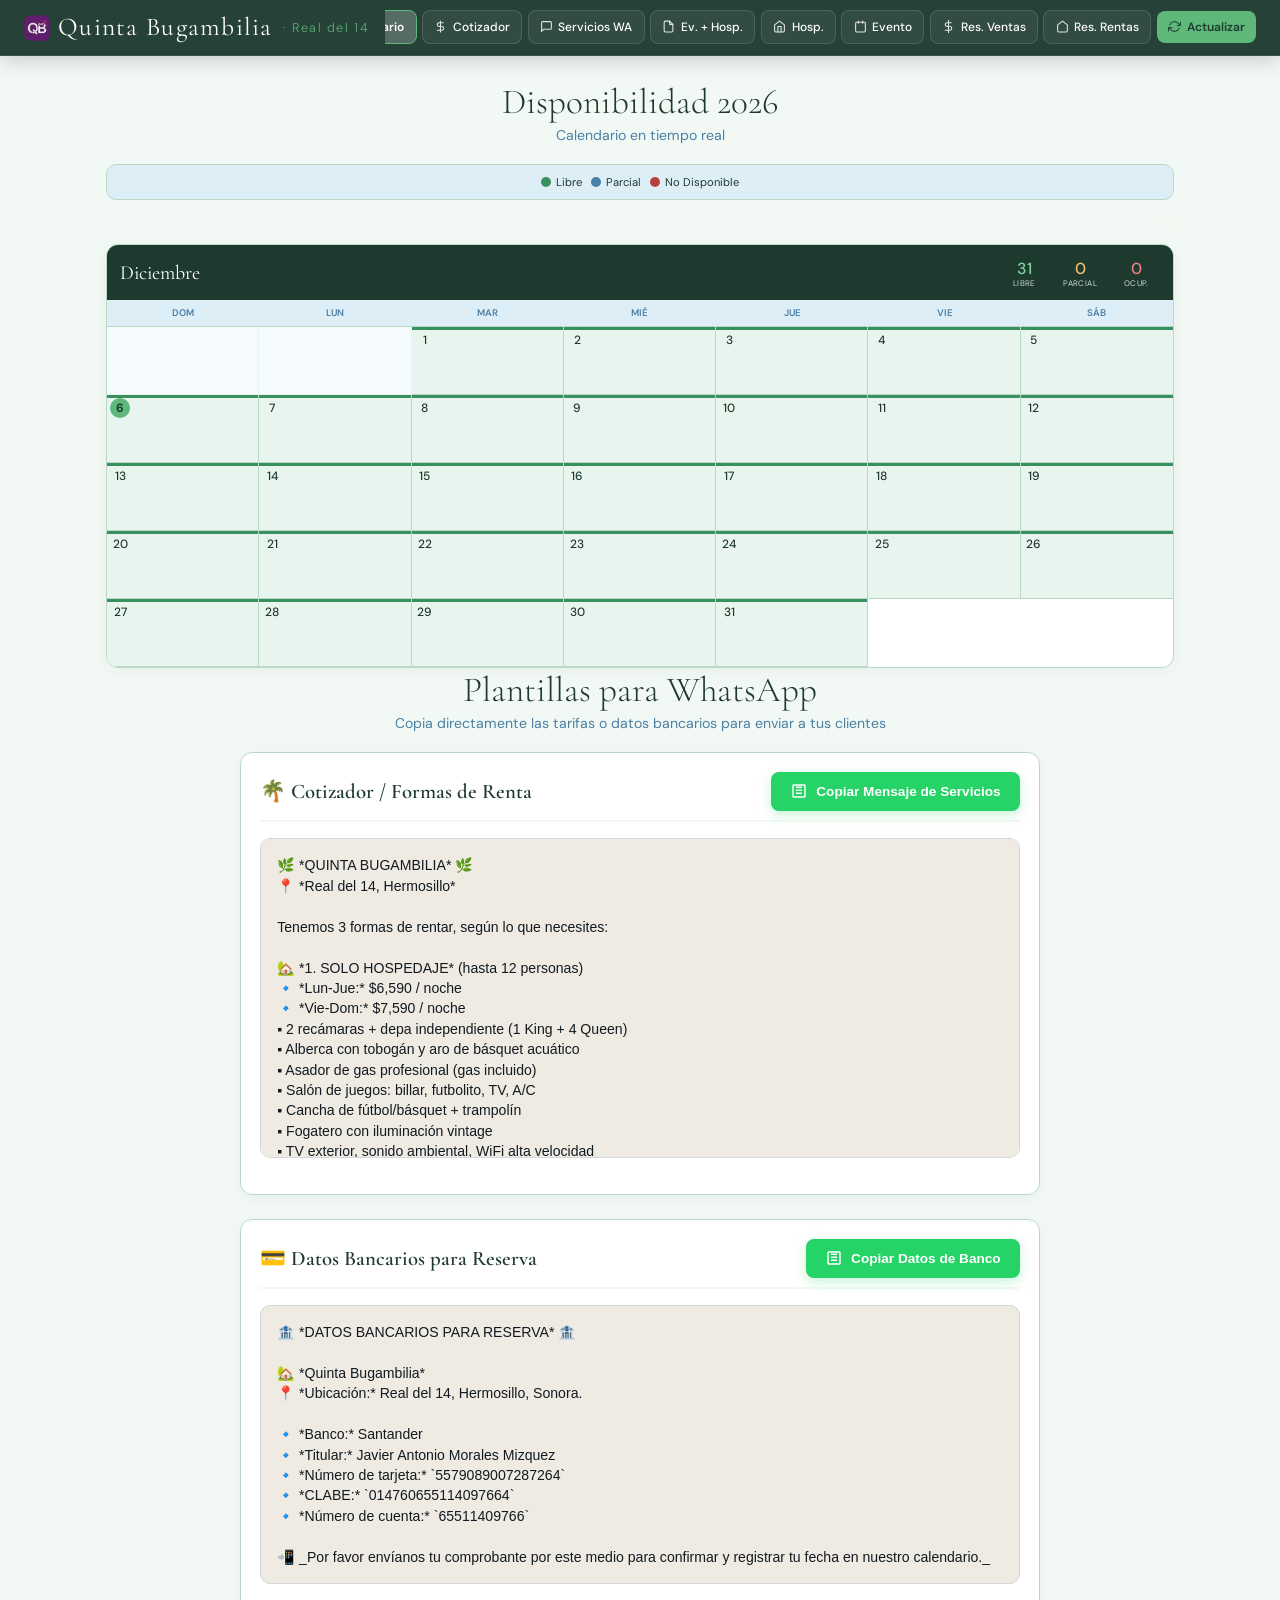
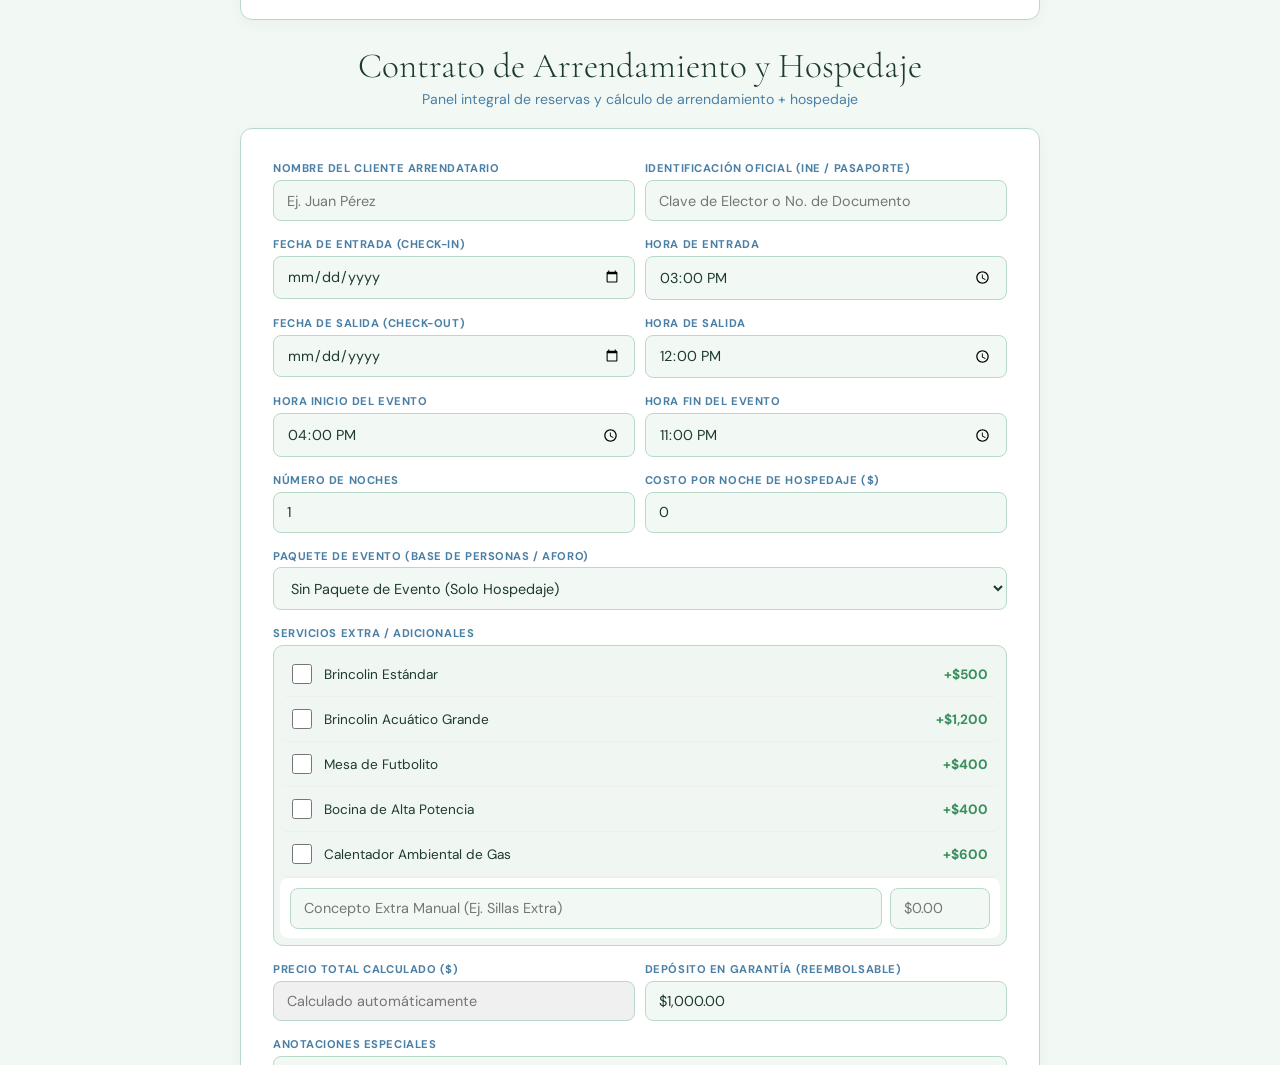
==== commit 0018e4f0: "Update index.html" ====
--- a/index.html
+++ b/index.html
@@ -28,12 +28,6 @@
 </script>
 <script src="nav.js"></script>
 <main id="main-content">
-  <!-- Sub-menú interno: esta página integra 3 apartados en uno solo -->
-  <div class="mode-tabs" role="tablist" aria-label="Apartados del panel">
-    <button class="tab-btn active" id="btn-sec-cal" role="tab" aria-selected="true" onclick="switchSection('calendario')">Calendario</button>
-    <button class="tab-btn" id="btn-sec-serv" role="tab" aria-selected="false" onclick="switchSection('servicios')">Servicios WA</button>
-    <button class="tab-btn" id="btn-sec-con" role="tab" aria-selected="false" onclick="switchSection('contratos')">Ev. + Hosp.</button>
-  </div>
 
   <!-- SECCIÓN CALENDARIO -->
   <div id="section-calendario" class="app-section active-section">
@@ -56,7 +50,7 @@
   </div>
 
   <!-- SECCIÓN SERVICIOS Y TEXTOS WHATSAPP -->
-  <div id="section-servicios" class="app-section">
+  <div id="section-servicios" class="app-section active-section">
     <h1>Plantillas para WhatsApp</h1>
     <p class="subtitle">Copia directamente las tarifas o datos bancarios para enviar a tus clientes</p>
 
@@ -144,7 +138,7 @@
   </div>
 
   <!-- SECCIÓN CONTRATOS -->
-  <div id="section-contratos" class="app-section">
+  <div id="section-contratos" class="app-section active-section">
     <h1>Contrato de Arrendamiento y Hospedaje</h1>
     <p class="subtitle">Panel integral de reservas y cálculo de arrendamiento + hospedaje</p>
 
@@ -358,31 +352,6 @@
 let calendarData = {};
 let currentMonth = new Date().getMonth();
 const YEAR = 2026;
-
-// ================= NAVEGACIÓN Y APARTADOS =================
-function switchSection(sectionId) {
-  document.querySelectorAll('.app-section').forEach(section => {
-    section.classList.remove('active-section');
-  });
-  document.querySelectorAll('.tab-btn').forEach(btn => {
-    btn.classList.remove('active');
-    btn.setAttribute('aria-selected', 'false');
-  });
-  
-  if (sectionId === 'calendario') {
-    document.getElementById('section-calendario').classList.add('active-section');
-    document.getElementById('btn-sec-cal').classList.add('active');
-    document.getElementById('btn-sec-cal').setAttribute('aria-selected', 'true');
-  } else if (sectionId === 'servicios') {
-    document.getElementById('section-servicios').classList.add('active-section');
-    document.getElementById('btn-sec-serv').classList.add('active');
-    document.getElementById('btn-sec-serv').setAttribute('aria-selected', 'true');
-  } else if (sectionId === 'contratos') {
-    document.getElementById('section-contratos').classList.add('active-section');
-    document.getElementById('btn-sec-con').classList.add('active');
-    document.getElementById('btn-sec-con').setAttribute('aria-selected', 'true');
-  }
-}
 
 // ================= COPIADO DE TEXTOS DE WHATSAPP =================
 function copiarTexto(elementId) {
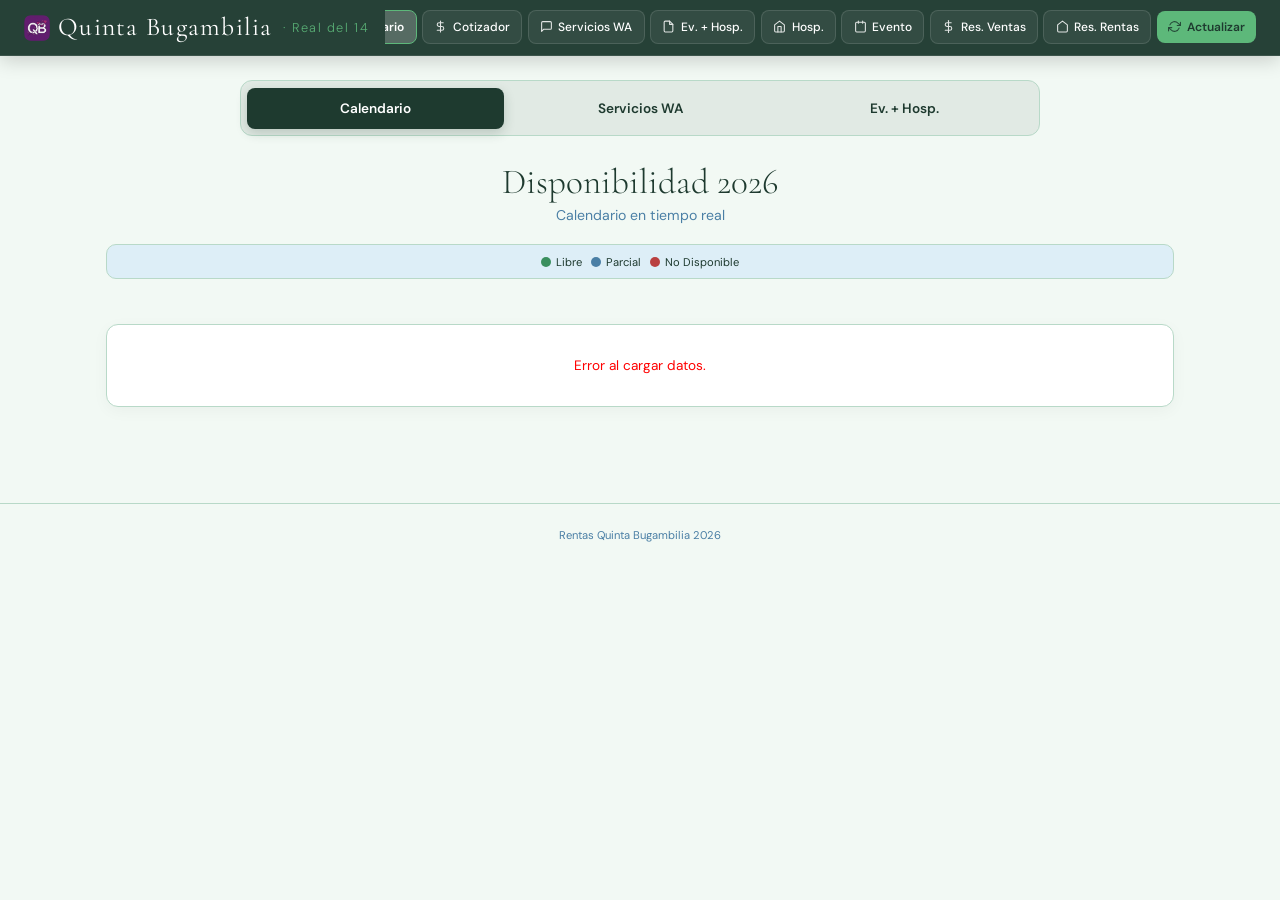
==== commit 0f44fac2: "Update index.html" ====
--- a/index.html
+++ b/index.html
@@ -28,6 +28,12 @@
 </script>
 <script src="nav.js"></script>
 <main id="main-content">
+  <!-- Sub-menú interno: esta página integra 3 apartados en uno solo -->
+  <div class="mode-tabs" role="tablist" aria-label="Apartados del panel">
+    <button class="tab-btn active" id="btn-sec-cal" role="tab" aria-selected="true" onclick="switchSection('calendario')">Calendario</button>
+    <button class="tab-btn" id="btn-sec-serv" role="tab" aria-selected="false" onclick="switchSection('servicios')">Servicios WA</button>
+    <button class="tab-btn" id="btn-sec-con" role="tab" aria-selected="false" onclick="switchSection('contratos')">Ev. + Hosp.</button>
+  </div>
 
   <!-- SECCIÓN CALENDARIO -->
   <div id="section-calendario" class="app-section active-section">
@@ -50,7 +56,7 @@
   </div>
 
   <!-- SECCIÓN SERVICIOS Y TEXTOS WHATSAPP -->
-  <div id="section-servicios" class="app-section active-section">
+  <div id="section-servicios" class="app-section">
     <h1>Plantillas para WhatsApp</h1>
     <p class="subtitle">Copia directamente las tarifas o datos bancarios para enviar a tus clientes</p>
 
@@ -138,7 +144,7 @@
   </div>
 
   <!-- SECCIÓN CONTRATOS -->
-  <div id="section-contratos" class="app-section active-section">
+  <div id="section-contratos" class="app-section">
     <h1>Contrato de Arrendamiento y Hospedaje</h1>
     <p class="subtitle">Panel integral de reservas y cálculo de arrendamiento + hospedaje</p>
 
@@ -306,7 +312,7 @@
 
       <p><span class="clausula-title">NOVENA. CANCELACIONES.</span> En caso de cancelación por parte del ARRENDATARIO: más de 20 días de anticipación (reembolso del 80% del anticipo), entre 4 y 19 días (reembolso del 50% del anticipo), menos de 3 días (no habrá reembolso).</p>
 
-      <p><span class="clausula-title">DÉCIMA. PROHIBICIONES Y REGLAS DE CONVIVENCIA.</span> Queda strictly prohibido el uso de sustancias ilegales, la introducción de mascotas (salvo acuerdo previo por escrito) y generar ruido excesivo fuera de los horarios permitidos por la localidad. El incumplimiento dará lugar a la terminación inmediata del contrato y desalojo sin derecho a reembolso.</p>
+      <p><span class="clausula-title">DÉCIMA. PROHIBICIONES Y REGLAS DE CONVIVENCIA.</span> Queda estrictamente prohibido el uso de sustancias ilegales, la introducción de mascotas (salvo acuerdo previo por escrito) y generar ruido excesivo fuera de los horarios permitidos por la localidad. El incumplimiento dará lugar a la terminación inmediata del contrato y desalojo sin derecho a reembolso.</p>
 
       <p><span class="clausula-title">DÉCIMA PRIMERA. LIMPIEZA Y DAÑOS.</span> EL ARRENDATARIO es responsable de entregar el inmueble en condiciones de orden y limpieza aceptables. Si los daños ocasionados a la propiedad, mobiliario o blancos exceden el monto del depósito de garantía, EL ARRENDATARIO se compromete formalmente a cubrir la diferencia de inmediato.</p>
 
@@ -352,6 +358,31 @@
 let calendarData = {};
 let currentMonth = new Date().getMonth();
 const YEAR = 2026;
+
+// ================= NAVEGACIÓN Y APARTADOS =================
+function switchSection(sectionId) {
+  document.querySelectorAll('.app-section').forEach(section => {
+    section.classList.remove('active-section');
+  });
+  document.querySelectorAll('.tab-btn').forEach(btn => {
+    btn.classList.remove('active');
+    btn.setAttribute('aria-selected', 'false');
+  });
+  
+  if (sectionId === 'calendario') {
+    document.getElementById('section-calendario').classList.add('active-section');
+    document.getElementById('btn-sec-cal').classList.add('active');
+    document.getElementById('btn-sec-cal').setAttribute('aria-selected', 'true');
+  } else if (sectionId === 'servicios') {
+    document.getElementById('section-servicios').classList.add('active-section');
+    document.getElementById('btn-sec-serv').classList.add('active');
+    document.getElementById('btn-sec-serv').setAttribute('aria-selected', 'true');
+  } else if (sectionId === 'contratos') {
+    document.getElementById('section-contratos').classList.add('active-section');
+    document.getElementById('btn-sec-con').classList.add('active');
+    document.getElementById('btn-sec-con').setAttribute('aria-selected', 'true');
+  }
+}
 
 // ================= COPIADO DE TEXTOS DE WHATSAPP =================
 function copiarTexto(elementId) {
